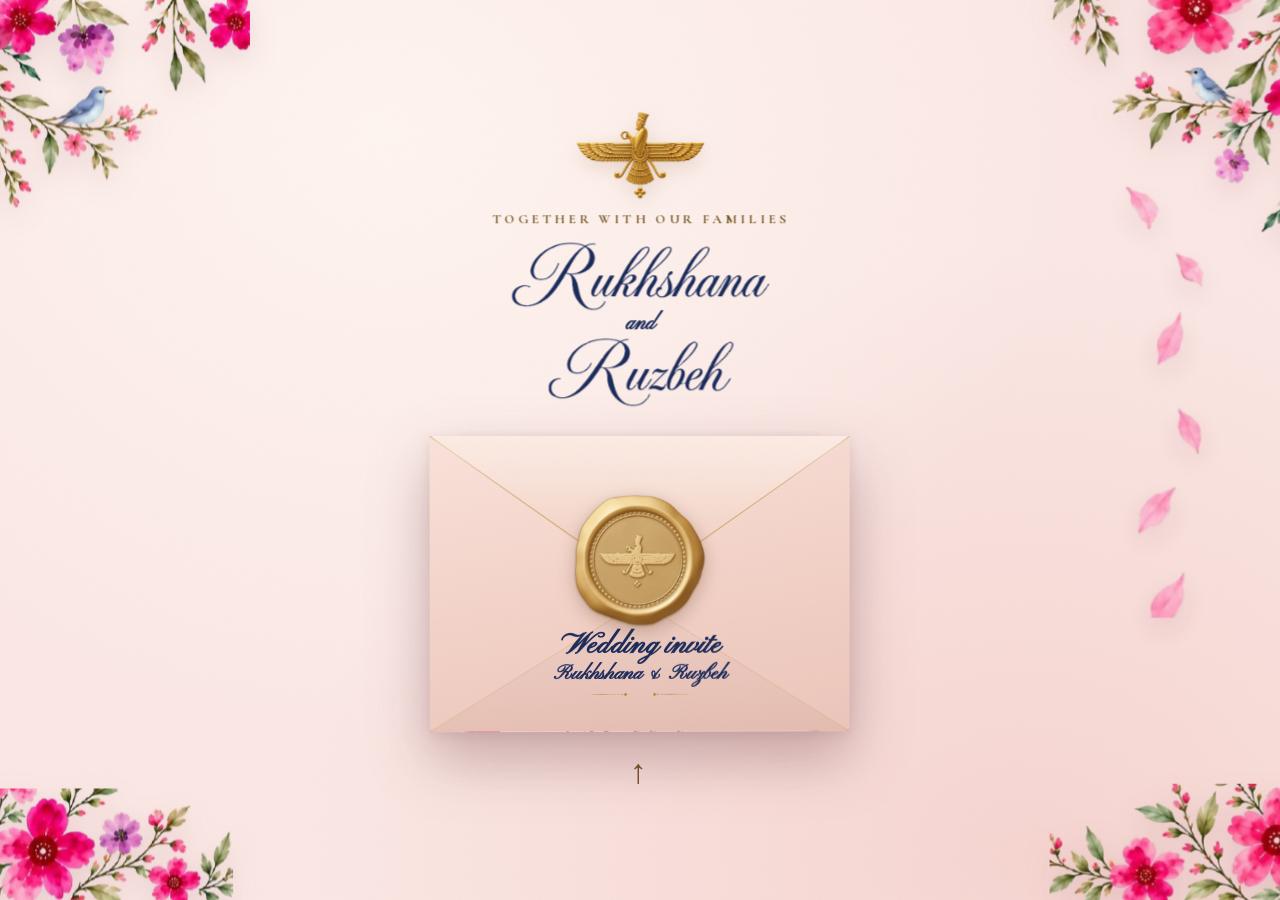
==== index.html @ d8a9d702 "Dress Ruzbeh’s invitation guide in a white dugli" ====
<!doctype html>
<html lang="en">
<head>
  <meta charset="utf-8">
  <meta name="viewport" content="width=device-width, initial-scale=1, viewport-fit=cover">
  <meta name="theme-color" content="#f7dfd9">
  <meta name="description" content="Rukhshana and Ruzbeh invite you to their wedding on Friday, 26 February 2027, 6 PM, Albless Baug, Mumbai.">
  <meta name="referrer" content="no-referrer">
  <meta property="og:title" content="Rukhshana & Ruzbeh · You're invited">
  <meta property="og:description" content="Friday, 26 February 2027 · 6 PM · Albless Baug, Mumbai">
  <meta property="og:url" content="https://ruzbeh.github.io/rukhshana-ruzbeh/">
  <meta property="og:type" content="website">
  <meta property="og:image" content="https://ruzbeh.github.io/rukhshana-ruzbeh/assets/og-2.jpg">
  <meta property="og:image:width" content="1200">
  <meta property="og:image:height" content="630">
  <meta property="og:image:alt" content="Rukhshana with Ruzbeh, Friday 26 February 2027, Mumbai">
  <meta name="twitter:card" content="summary_large_image">
  <title>Rukhshana &amp; Ruzbeh</title>
  <link rel="icon" href="data:,">
  <link rel="preload" href="assets/fonts/PinyonScript-Regular.woff2" as="font" type="font/woff2" crossorigin>
  <link rel="preload" href="assets/fonts/CormorantGaramond.woff2" as="font" type="font/woff2" crossorigin>
  <link rel="preload" href="assets/card-1.webp" as="image">
  <link rel="stylesheet" href="styles.css?v=dugli-guide-20261029-1">
  <link rel="stylesheet" href="card-layout.css?v=family-portraits-20261029-1">
  <link rel="stylesheet" href="rsvp.css?v=guest-reactions-20261029-1">
  <script src="app.js?v=family-portraits-20261029-4" defer></script>
</head>
<body class="is-sealed">

  <div class="table" aria-hidden="true">
    <img class="table-art table-art--top" src="assets/art/garland-top.webp" alt="">
    <img class="table-art table-art--bottom" src="assets/art/garland-bottom.webp" alt="">
    <img class="table-corner table-corner--bl" src="assets/art/corner-bl.webp" alt="">
    <img class="table-corner table-corner--br" src="assets/art/corner-br.webp" alt="">
  </div>

  <div class="sealed" id="sealed">
    <div class="depth" aria-hidden="true">
      <img class="float float--tl" data-depth="0.45" src="assets/art/corner-tl.webp" alt="">
      <img class="float float--tr" data-depth="0.6" src="assets/art/corner-tr.webp" alt="">
      <img class="float float--bl" data-depth="0.55" src="assets/art/corner-bl.webp" alt="">
      <img class="float float--br" data-depth="0.8" src="assets/art/corner-br.webp" alt="">
      <img class="float float--petals" data-depth="1.3" src="assets/art/petals.webp" alt="">
    </div>
    <div class="petals petals--far" id="petals-far" aria-hidden="true"></div>

    <header class="sealed-head" id="sealed-head" data-depth="0.2">
      <img class="sealed-emblem" src="assets/art/farohar-embossed-gold.png" alt="">
      <p class="caps">Together with our families</p>
      <div class="sealed-names" aria-label="Rukhshana and Ruzbeh"><img src="assets/art/name-rukhshana.webp" alt="Rukhshana"><span>and</span><img src="assets/art/name-ruzbeh.webp" alt="Ruzbeh"></div>

    </header>

    <div class="env-wrap" id="env-wrap">
      <button class="envelope" id="envelope" type="button" aria-label="Open your invitation">
        <span class="env-back" aria-hidden="true"></span>
        <span class="env-window" aria-hidden="true"><img class="env-letter" id="env-letter" src="assets/card-1.webp" alt="" draggable="false"></span>
        <span class="env-front" aria-hidden="true"></span>
        <svg class="env-creases" viewBox="0 0 142 100" preserveAspectRatio="none" aria-hidden="true">
          <path d="M0 0 L71 48 L142 0" fill="none" stroke="#c9a263" stroke-width="1.1" vector-effect="non-scaling-stroke" opacity=".75"/>
          <path d="M0 100 L71 56 L142 100" fill="none" stroke="#c9a263" stroke-width="0.8" vector-effect="non-scaling-stroke" opacity=".45"/>
        </svg>
        <span class="env-glow" id="env-glow" aria-hidden="true"></span>
        <span class="env-sparkles" id="env-sparkles" aria-hidden="true"></span>
        <span class="env-flap" id="env-flap" aria-hidden="true">
          <span class="flap-face flap-face--front">
            <svg viewBox="0 0 142 51" preserveAspectRatio="none"><path d="M0.6 0.6 L71 49.6 L141.4 0.6" fill="none" stroke="#c9a263" stroke-width="1.2" vector-effect="non-scaling-stroke" opacity=".85"/></svg>
          </span>
          <span class="flap-face flap-face--back"></span>
        </span>
        <span class="env-seal" id="env-seal" aria-hidden="true"><img src="assets/art/seal-wax.webp" alt="" draggable="false"></span>
        <span class="env-to"><span class="env-title">Wedding invite</span>
          <span class="env-for" id="env-for" hidden>Specially for</span>
          <span class="env-name" id="env-name">Rukhshana &amp; Ruzbeh</span>
          <img class="env-rule" src="assets/art/divider-with.webp" alt="" draggable="false">
        </span>
      </button>
    </div>

    <div class="tap-hint" id="tap-hint" aria-hidden="true"><span class="seal-pointer">↑</span></div>
    <div class="petals petals--near" id="petals-near" aria-hidden="true"></div>
    <div class="flock" id="flock" aria-hidden="true"></div>
  </div>

  <button class="chip chip--ghost opening-skip" id="skip-opening" type="button" hidden>Skip intro</button>

  <div class="film-screen" id="film-screen" hidden>
    <video id="story-video" playsinline muted preload="none" poster="assets/story-mobile-poster-wc4.jpg" aria-label="Our story: Rukhshana, Ruzbeh, and the road they are taking together">
      <source id="story-source" src="assets/our-story-mobile-wc7.mp4" type="video/mp4">
    </video>
    <div class="film-controls">
      <button class="chip chip--ghost" id="sound-toggle" type="button" aria-pressed="true">♪ Sound on</button>
      <button class="chip chip--ghost" id="skip-film" type="button">Skip</button>
    </div>
  </div>

  <main class="stage" id="stage" aria-label="Wedding invitation">
    <div class="card-sparkles" id="card-sparkles" aria-hidden="true"></div>
    <p class="card-surprise" id="card-surprise" role="status" aria-live="polite" hidden></p>
    <div class="book" id="book" tabindex="0" aria-roledescription="carousel" aria-label="The invitation card, four pages. Swipe or use keyboard arrow keys to turn.">

      <div class="leaf" data-page="1" style="--i:0">
        <div class="face face--front">
          <section class="page print-page" aria-label="Page 1 of 4">
            <div class="print-canvas print-invitation">
              <img class="print-frame" src="assets/art/frame-unified-1.svg?v=farohar-1" alt="" draggable="false">
              <button class="print-emblem card-luck" type="button" aria-label="Gold Farohar — a little wedding surprise"><img src="assets/art/farohar-embossed-gold.png" alt="" draggable="false"></button>
              <p class="print-intro">Naazlina and Zarir Patwa<br>invite <span id="p-guest">you</span> to share their joy<br>as they celebrate the wedding<br>of their daughter</p>
              <h1 class="print-name print-name--bride"><img src="assets/art/name-rukhshana.webp" alt="Rukhshana" draggable="false"></h1>
              <p class="print-and"><span aria-hidden="true"></span>and<span aria-hidden="true"></span></p>
              <h1 class="print-name print-name--groom"><img src="assets/art/name-ruzbeh.webp" alt="Ruzbeh" draggable="false"></h1>
              <p class="print-parents">son of Aban and Soli Irani</p>
            </div>
          </section>
        </div>
      </div>

      <div class="leaf" data-page="2" style="--i:1">
        <div class="face face--front">
          <section class="page print-page" aria-label="Page 2 of 4">
            <div class="print-canvas print-details">
              <img class="print-frame" src="assets/art/frame-unified-2.svg?v=farohar-1" alt="A floral garland, hummingbird, and traditional wedding ses." draggable="false">
              <img class="print-hummingbird" src="assets/art/hummingbird.webp" alt="" draggable="false">
              <button class="print-emblem card-luck" type="button" aria-label="Gold Farohar — a little wedding surprise"><img src="assets/art/farohar-embossed-gold.png" alt="" draggable="false"></button>
              <p class="print-day">Friday</p>
              <p class="print-date"><span>February</span><b>26</b><span>2027</span></p>
              <p class="print-parsi-date" aria-label="Shahenshahi Parsi date: Roj Meher, Mah Meher, 1396 Yazdezardi">Roj Meher · Mah Meher · 1396 Y.Z.</p>
              <p class="print-time"><time datetime="2027-02-26T18:00:00+05:30">6 PM</time></p>
              <h2 class="print-venue">Albless Baug</h2>
              <p class="print-address">Charni Road East, Mumbai</p>
              <p class="print-cocktails">Followed by cocktails and dinner</p>
              <div class="print-actions">
                <a class="venue-action venue-action--calendar" href="assets/wedding.ics" download="Rukhshana-and-Ruzbeh-wedding.ics" aria-label="Save the date — Add to calendar">
                  <svg viewBox="0 0 24 24" aria-hidden="true"><rect x="3.5" y="5" width="17" height="16" rx="2"/><path d="M7.5 3v4m9-4v4M3.5 10h17"/><path class="venue-action-heart" d="M12 18s-4-2.3-4-4.3c0-1.8 2.5-2.3 4-.4 1.5-1.9 4-1.4 4 .4 0 2-4 4.3-4 4.3Z"/></svg>
                  <span><b>Save the date</b></span>
                </a>
                <a class="venue-action venue-action--directions" href="https://www.google.com/maps/place/Albless+Baug/@18.953686,72.8177563,17z/data=!3m1!4b1!4m6!3m5!1s0x3be7ce10720809ad:0x56cddf22df4ffea0!8m2!3d18.953686!4d72.8177563!16s%2Fg%2F11j007p5cn" target="_blank" rel="noopener noreferrer" aria-label="Directions — Find the venue on Google Maps">
                  <svg viewBox="0 0 24 24" aria-hidden="true"><path d="M19 9c0 5-7 12-7 12S5 14 5 9a7 7 0 1 1 14 0Z"/><circle cx="12" cy="9" r="2.5"/><path d="m4 20-1.5 2h19L20 20"/></svg>
                  <span><b>Find your way</b></span>
                </a>
              </div>
            </div>
          </section>
        </div>
      </div>

      <div class="leaf" data-page="3" style="--i:2">
        <div class="face face--front">
          <section class="page print-page" id="families" aria-label="Page 3 of 4">
            <div class="print-canvas print-families">
              <img class="print-frame" src="assets/art/frame-unified-3.svg?v=farohar-1" alt="" draggable="false">
              <button class="print-emblem card-luck" type="button" aria-label="Gold Farohar — a little wedding surprise"><img src="assets/art/farohar-embossed-gold.png" alt="" draggable="false"></button>
              <h2 class="print-heading print-heading--blessings"><img src="assets/art/word-blessings.webp" alt="Blessings" draggable="false"></h2>
              <img class="print-flourish print-flourish--blessings" src="assets/art/divider-flourish.webp" alt="" draggable="false">
            <ul class="print-people print-people--blessings">
              <li class="person" data-photo="assets/family/jamshed-patwa.jpg"><span class="portrait" hidden></span>Jamshed Patwa</li>
              <li class="person" data-photo="assets/family/banoo-rumi-mody.jpg"><span class="portrait" hidden></span>Banoo and Rumi Mody</li>
              <li class="person" data-photo="assets/family/freny-sohrab-patwa.jpg"><span class="portrait" hidden></span>Freny and Sohrab Patwa</li>
              <li class="person" data-photo="assets/family/piroja-behram-baria.jpg"><span class="portrait" hidden></span>Piroja and Behram Baria</li>
              <li class="person" data-photo="assets/family/nariosang-navroje.jpg"><span class="portrait" hidden></span>Nariosang Navroje</li>
            </ul>
              <h2 class="print-heading print-heading--compliments"><img src="assets/art/word-compliments.webp" alt="Compliments" draggable="false"></h2>
              <img class="print-flourish print-flourish--compliments" src="assets/art/divider-flourish.webp" alt="" draggable="false">
            <ul class="print-people print-people--compliments">
              <li class="person" data-photo="assets/family/cyrus-goolcher-patwa.jpg"><span class="portrait" hidden></span>Goolcher and Cyrus Patwa</li>
              <li class="person" data-photo="assets/family/jamshed-meherzin-patwa.jpg"><span class="portrait" hidden></span>Meherzin and Jamshed Patwa</li>
              <li class="person" data-photo="assets/family/xerxes-mody.jpg"><span class="portrait" hidden></span>Xerxes Mody</li>
            </ul>
            </div>
          </section>
        </div>
      </div>

      <div class="leaf" data-page="4" style="--i:3">
        <div class="face face--front">
          <section class="page page--rsvp" id="rsvp" aria-label="Page 4 of 4">
            <img class="p-scene" src="assets/art/scene-4.webp" alt="The couple drive away together in their flower-covered blue car." draggable="false">
            <img class="frame frame--petals" data-depth="0.5" src="assets/art/petals-4.webp" alt="" draggable="false">
            <div class="rs-masthead"><img class="rs-card-emblem" src="assets/art/farohar-embossed-gold.png" alt="" draggable="false"><span>Rukhshana &amp; Ruzbeh</span></div>
            <div class="rs-progress" aria-label="RSVP progress"><span class="is-current">Reply</span><span>Guests</span><span>Meals</span></div>
            <h2 class="p-rsvp-head" id="rs-heading" tabindex="-1">Will you join us?</h2>
            <p id="party-reaction" class="party-reaction" role="status" aria-live="polite" aria-atomic="true" hidden></p>
            <p id="rs-subtitle" class="rs-subtitle">The best part of our day? Sharing it with you.</p>
            <form id="rsvp-form" class="p-form" novalidate>
              <section class="rs-step" data-step="0" aria-label="Your reply">
                <label class="rsvp-field"><span>Your name or family</span><input id="rsvp-name" name="name" type="text" maxlength="100" autocomplete="name" placeholder="The name on your invitation" required></label>
              <div class="p-choices" role="radiogroup" aria-label="Will you be attending?">
                <label class="p-choice"><input type="radio" name="attending" value="yes" required><svg class="attendance-icon" viewBox="0 0 24 24" aria-hidden="true"><path d="M6 9a6 6 0 0 1 12 0c0 7 3 7 3 9H3c0-2 3-2 3-9ZM10 21h4M12 1v2M2 5 4 7M22 5l-2 2"/></svg><span><b>We’ll be there</b></span></label>
                <label class="p-choice"><input type="radio" name="attending" value="no" required><svg class="attendance-icon" viewBox="0 0 24 24" aria-hidden="true"><path d="M20.8 4.6a5.5 5.5 0 0 0-7.8 0l-1 1-1-1a5.5 5.5 0 0 0-7.8 7.8L12 21l8.8-8.6a5.5 5.5 0 0 0 0-7.8Z"/></svg><span><b>Can’t make it</b></span></label>
              </div>
              </section>
              <section class="rs-step" data-step="1" aria-label="Your party" hidden>
                <div class="p-more" id="attending-fields">
                <div class="seat-preview">
                  <svg class="guest-table" viewBox="0 0 300 190" aria-hidden="true"><ellipse class="table-shadow" cx="150" cy="101" rx="96" ry="45"/><ellipse class="table-top" cx="150" cy="95" rx="96" ry="45"/><ellipse class="table-inlay" cx="150" cy="95" rx="87" ry="36"/><path class="table-heart" d="M150 91c-18-13-22 10 0 20 22-10 18-33 0-20Z"/><text x="150" y="80" class="table-caption">Room for love</text><g id="table-people"></g></svg>
                  <p id="seat-summary" role="status" aria-live="polite" aria-atomic="true">1 guest joining the celebration</p>
                </div>
                <div class="p-count"><span id="seat-label">Guests<small>Including children</small></span><div class="seat-stepper"><button id="seat-remove" type="button" aria-label="Remove a guest">−</button><input id="rsvp-count" name="partySize" type="number" min="1" max="20" step="1" inputmode="numeric" value="1" aria-labelledby="seat-label"><button id="seat-add" type="button" aria-label="Add a guest">+</button></div></div>
                </div>
              </section>
              <section class="rs-step" data-step="2" aria-label="Guest names and meals" hidden>
                <div id="guest-tabs" class="guest-tabs" role="group" aria-label="Choose a guest"></div>
                <div id="rsvp-guests" class="rsvp-guests"></div>
              </section>
              <section class="rs-step" data-step="3" aria-label="Review your reply" hidden>
                <div class="rs-review"><span class="rs-review-heart" aria-hidden="true">♡</span><p id="rs-review-summary"></p><p id="rs-review-meals"></p></div>
                <label class="rsvp-field"><span>A note for us <small>optional</small></span><input id="rsvp-message" name="message" type="text" maxlength="300" placeholder="We can’t wait to celebrate…"></label>
              </section>
              <div class="rs-footer">
                <p class="p-error" id="rsvp-error" role="alert" hidden></p>
                <div class="rs-navigation"><button id="rs-back" class="rs-back" type="button" hidden>← Back</button><button id="rs-next" class="chip chip--primary" type="button">Next <span aria-hidden="true">→</span></button><button class="chip chip--primary" id="rsvp-submit" type="submit" hidden>Send our reply</button></div>
                <p class="rsvp-signoff">With love, Rukhshana &amp; Ruzbeh</p>
              </div>
            </form>
            <div class="p-done" id="rsvp-done" role="status" aria-live="polite" hidden>
              <p class="p-head p-head--sm" id="rsvp-done-title">Thank you</p>
              <p class="p-line" id="rsvp-done-text"></p>
              <pre class="p-copy" id="rsvp-copy" hidden></pre>
              <div class="p-actions" id="rsvp-done-actions"></div>
              <a class="original-invitation" href="assets/original-invitation.pdf" target="_blank" rel="noopener">View original invitation (PDF)</a>
            </div>
          </section>
        </div>
      </div>

    </div>
    <button class="deck-arrow deck-arrow--prev" id="deck-prev" type="button" aria-label="Previous page" aria-controls="book">‹</button>
    <button class="deck-arrow deck-arrow--next" id="deck-next" type="button" aria-label="Next page" aria-controls="book">›</button>
    <div class="topbar" hidden>
      <button class="bar-button" id="close-card" type="button" aria-label="Close the card">✕<span>Close</span></button>
      <button class="bar-button" id="story-button" type="button">▸<span>Our story</span></button>
    </div>
    <div class="bottombar">
      <p class="swipe-hint" id="swipe-hint" aria-hidden="true">Swipe or use ← → to turn the card</p>
      <div class="bottombar-row">
        <div class="deck-dots" id="deck-dots" role="tablist" aria-label="Card pages"></div>
        <button hidden class="chip chip--primary bar-rsvp" id="rsvp-button" type="button">RSVP</button>
      </div>
    </div>
  </main>

  <div class="turn-upright" aria-hidden="true">
    <img class="turn-upright-corner turn-upright-corner--tl" src="assets/art/corner-tl.webp" alt="">
    <img class="turn-upright-corner turn-upright-corner--tr" src="assets/art/corner-tr.webp" alt="">
    <img class="turn-upright-corner turn-upright-corner--bl" src="assets/art/corner-bl.webp" alt="">
    <img class="turn-upright-corner turn-upright-corner--br" src="assets/art/corner-br.webp" alt="">
    <img class="turn-upright-emblem" src="assets/art/farohar-embossed-gold.png" alt="">
    <img class="turn-upright-names" src="assets/art/names-block.webp?v=18" alt="">
    <p class="caps">Please turn your phone upright</p>
  </div>

  <div class="guide-actor" id="guide-actor" aria-hidden="true" hidden><span class="guide-reach" id="guide-reach"></span><i class="guide-tap-ripple"></i></div>

  <audio id="score" src="assets/score.m4a?v=15" preload="auto"></audio>
  <div class="sr-only" id="live" aria-live="polite"></div>
</body>
</html>
---- styles.css ----
@font-face{font-family:"Card Script";src:url("assets/fonts/PinyonScript-Regular.woff2") format("woff2"),url("assets/fonts/PinyonScript-Regular.ttf") format("truetype");font-weight:400;font-style:normal;font-display:swap}
@font-face{font-family:"Card Serif";src:url("assets/fonts/CormorantGaramond.woff2") format("woff2"),url("assets/fonts/CormorantGaramond.ttf") format("truetype");font-weight:300 700;font-style:normal;font-display:swap}
@font-face{font-family:"Card Serif";src:url("assets/fonts/CormorantGaramond-Italic.woff2") format("woff2"),url("assets/fonts/CormorantGaramond-Italic.ttf") format("truetype");font-weight:300 700;font-style:italic;font-display:swap}

:root{
  --paper:#fbe9e6;
  --paper-deep:#f4d7d3;
  --card-paper:#fbeeec;
  --cream:#fff7f2;
  --ink:#1c2c5b;
  --gold:#b48d4c;
  --gold-dark:#765424;
  --gold-light:#e6cf9c;
  --muted:#7a6670;
  --line:#e6cbc2;
  --script:"Card Script","Snell Roundhand","Apple Chancery",cursive;
  --serif:"Card Serif","Cormorant Garamond",Garamond,Baskerville,Georgia,serif;
  --stage-w:min(100vw - 24px,(100svh - 96px) * 0.708,460px);
  --env-w:min(88vw,420px,max(160px,(100svh - 330px) * 1.42));
  --grain:url("data:image/svg+xml;utf8,<svg xmlns='http://www.w3.org/2000/svg' width='180' height='180'><filter id='n'><feTurbulence type='fractalNoise' baseFrequency='.85' numOctaves='2' stitchTiles='stitch'/><feColorMatrix values='0 0 0 0 0.45 0 0 0 0 0.25 0 0 0 0 0.2 0 0 0 .55 0'/></filter><rect width='180' height='180' filter='url(%23n)'/></svg>");
}

*{box-sizing:border-box}
html{-webkit-text-size-adjust:100%;height:100%}
body{
  margin:0;height:100svh;overflow:hidden;color:var(--ink);background:var(--paper);
  background-image:radial-gradient(ellipse at 20% 10%,#fff4ef 0,transparent 55%),radial-gradient(ellipse at 85% 90%,#f8dcd8 0,transparent 55%);
  font-family:var(--serif);font-size:18px;line-height:1.5;font-weight:600;
  -webkit-font-smoothing:antialiased;-moz-osx-font-smoothing:grayscale;
}
img,video{display:block;max-width:100%}
button{font:inherit;color:inherit;cursor:pointer;-webkit-tap-highlight-color:transparent}
a{color:inherit;-webkit-tap-highlight-color:transparent}
h1,h2,h3,p,figure,ul{margin:0}
[hidden]{display:none!important}
:focus-visible{outline:2px solid var(--gold);outline-offset:3px}
.sr-only{position:absolute;width:1px;height:1px;margin:-1px;padding:0;overflow:hidden;clip:rect(0,0,0,0);white-space:nowrap;border:0}

.caps{font-family:var(--serif);font-weight:700;font-size:13px;letter-spacing:.26em;text-transform:uppercase;color:var(--gold-dark);margin:0 0 10px}

.chip{display:inline-flex;align-items:center;justify-content:center;gap:8px;min-height:44px;padding:10px 20px;border:1px solid var(--gold);border-radius:999px;background:var(--cream);color:var(--ink);font-family:var(--serif);font-weight:600;font-size:15px;letter-spacing:.05em;text-decoration:none;transition:background .2s,transform .2s,opacity .3s}
.chip:hover{background:#fff}
.chip:active{transform:scale(.97)}
.chip--primary{background:var(--ink);color:var(--cream);border-color:var(--ink)}
.chip--primary:hover{background:#27397a}
.chip--ghost{background:rgba(255,247,242,.82);backdrop-filter:blur(6px);-webkit-backdrop-filter:blur(6px);font-size:14px;min-height:38px;padding:8px 14px;border-color:rgba(180,141,76,.6)}
.chip--small{min-height:38px;padding:7px 16px;font-size:max(13.5px,calc(3.6 * var(--u)))}

/* ---------- table behind the card ---------- */
.table{position:fixed;inset:0;z-index:0;pointer-events:none}
.table-art{position:absolute;left:50%;transform:translateX(-50%);width:min(1500px,150vw);height:auto;opacity:.5;display:none}
.table-art--top{top:-8px}
.table-art--bottom{bottom:-8px}
.table-corner{position:absolute;bottom:0;width:min(40vw,210px);height:auto;opacity:.5}
.table-corner--bl{left:0}
.table-corner--br{right:0}

/* ---------- sealed envelope scene ---------- */
.sealed{
  position:fixed;inset:0;z-index:50;display:flex;flex-direction:column;align-items:center;justify-content:center;gap:clamp(12px,2.6svh,26px);
  padding:calc(14px + env(safe-area-inset-top)) 20px calc(14px + env(safe-area-inset-bottom));
  background:var(--paper);
  background-image:radial-gradient(ellipse at 30% 15%,#fff6f1 0,transparent 55%),radial-gradient(ellipse at 80% 95%,#f6d6d2 0,transparent 50%);
  overflow:hidden;text-align:center;perspective:1200px;
}
.sealed::before{content:"";position:absolute;inset:0;background-image:var(--grain);opacity:.07;mix-blend-mode:multiply;pointer-events:none}
.depth{position:absolute;inset:0;pointer-events:none}
.float{position:absolute;height:auto;will-change:transform;filter:drop-shadow(0 10px 14px rgba(120,50,70,.14))}
.float--tl{left:-4%;top:-2%;width:min(52vw,300px)}
.float--tr{right:-5%;top:-3%;width:min(54vw,310px)}
.float--bl{left:-3%;bottom:-2%;width:min(46vw,270px)}
.float--br{right:-3%;bottom:-2%;width:min(46vw,270px)}
@media (max-height:720px){.float--bl,.float--br{width:min(46vw,270px,20svh)}}
.float--petals{right:4%;top:18%;width:min(28vw,150px);opacity:.9}
.sealed-head{position:relative;z-index:2;transition:opacity .6s ease;will-change:transform;display:flex;flex-direction:column;align-items:center}
.sealed-emblem{width:clamp(86px,26vw,128px);height:auto;margin-bottom:10px;filter:drop-shadow(0 6px 10px rgba(120,80,20,.18))}
.sealed-names{width:min(66vw,300px);height:auto;margin:2px 0 6px}
@media (max-width:400px){.sealed-head .caps{letter-spacing:.18em}}
@media (max-width:340px){.sealed-head .caps{font-size:12px;letter-spacing:.12em}}
.sealed-head .sealed-date{margin:0;font-size:clamp(12.5px,4vw,17px);letter-spacing:.12em;white-space:nowrap;font-variant-numeric:lining-nums;color:#5a3d15;text-shadow:0 1px 0 rgba(255,250,246,.7)}
.petals{position:absolute;inset:0;pointer-events:none;overflow:hidden}
.petals--far{z-index:1}
.petals--near{z-index:6}
.petal{position:absolute;top:-8%;left:var(--x);width:var(--size);height:calc(var(--size) * 1.3);border-radius:100% 0 100% 0;background:linear-gradient(135deg,#fbc4d3,#e76f9f);opacity:.8;animation:fall var(--dur) linear var(--delay) infinite;will-change:transform}
.petals--near .petal{filter:blur(.6px);opacity:.75}
@keyframes fall{
  0%{transform:translate(0,0) rotate(0deg)}
  50%{transform:translate(var(--sway),55vh) rotate(170deg)}
  100%{transform:translate(calc(var(--sway) * -.6),115vh) rotate(360deg)}
}

.env-wrap{position:relative;z-index:3;perspective:1100px;will-change:transform}
.envelope{
  position:relative;display:block;width:var(--env-w);aspect-ratio:1.42;
  padding:0;border:0;background:transparent;container-type:inline-size;perspective:1100px;--e:1cqw;
  filter:drop-shadow(0 26px 30px rgba(96,48,52,.30)) drop-shadow(0 4px 6px rgba(96,48,52,.12));
}
.envelope:disabled{cursor:default}
.env-back{position:absolute;inset:0;z-index:1;border-radius:6px;background:#efd3cb url("assets/art/liner.webp") center top/cover no-repeat;box-shadow:inset 0 0 0 1px rgba(180,141,76,.45)}
.env-window{position:absolute;left:7%;right:7%;top:-250%;bottom:0;z-index:2;overflow:hidden;pointer-events:none}
.env-letter{position:absolute;left:0;top:73.14%;width:100%;height:auto;border:1px solid rgba(180,141,76,.35);box-shadow:0 -6px 18px rgba(90,40,40,.16);user-select:none;-webkit-user-select:none;will-change:transform}
.env-front{position:absolute;inset:0;z-index:3;background:linear-gradient(168deg,#fae4dc 0%,#f3d3c9 55%,#ecc7bc 100%);clip-path:polygon(0 0,50% 48%,100% 0,100% 100%,0 100%);border-radius:0 0 6px 6px}
.env-front::before{content:"";position:absolute;inset:0;background-image:var(--grain);opacity:.09;mix-blend-mode:multiply}
.env-front::after{content:"";position:absolute;inset:0;background:linear-gradient(180deg,rgba(255,255,255,.22),rgba(190,140,125,.16));clip-path:polygon(0 100%,50% 56%,100% 100%)}
.env-creases{position:absolute;inset:0;width:100%;height:100%;z-index:4;pointer-events:none}
.env-glow{position:absolute;left:50%;top:46%;width:150%;aspect-ratio:1;z-index:5;pointer-events:none;opacity:0;transform:translate(-50%,-52%) scale(.35);background:radial-gradient(circle,rgba(255,236,170,1) 0,rgba(255,206,120,.75) 22%,rgba(255,186,105,.35) 42%,rgba(255,180,100,0) 64%);filter:blur(5px);will-change:transform,opacity}
.env-sparkles{position:absolute;left:50%;top:44%;width:0;height:0;z-index:6;pointer-events:none}
.env-sparkles i{position:absolute;left:0;top:0;width:var(--s,7px);height:var(--s,7px);margin:calc(var(--s,7px) / -2);border-radius:50%;background:radial-gradient(circle,#fff6d6 0,#f3c452 55%,#d9a132 100%);box-shadow:0 0 7px 1px rgba(255,205,90,.9);opacity:0;transform:translate(0,0) scale(.2);will-change:transform,opacity}
.env-sparkles i.star{border-radius:0;clip-path:polygon(50% 0,62% 38%,100% 50%,62% 62%,50% 100%,38% 62%,0 50%,38% 38%);box-shadow:none;background:linear-gradient(#fff2c4,#e8b645)}
.env-sparkles.is-burst i{animation:sparkle var(--dur,1.1s) cubic-bezier(.2,.7,.3,1) var(--delay,0s) forwards}
@keyframes sparkle{
  0%{opacity:0;transform:translate(0,0) scale(.2)}
  18%{opacity:1;transform:translate(calc(var(--tx) * .25),calc(var(--ty) * .25)) scale(1.1)}
  100%{opacity:0;transform:translate(var(--tx),var(--ty)) scale(.6)}
}
.env-flap{position:absolute;left:0;top:0;width:100%;height:51.5%;z-index:7;transform-origin:50% 0;transform-style:preserve-3d;will-change:transform,opacity}
.flap-face{position:absolute;inset:0;clip-path:polygon(0 0,100% 0,50% 100%);backface-visibility:hidden;-webkit-backface-visibility:hidden;border-radius:6px 6px 0 0}
.flap-face--front{background:linear-gradient(180deg,#fbe6dc,#f1cfc3)}
.flap-face--front::before{content:"";position:absolute;inset:0;background-image:var(--grain);opacity:.09;mix-blend-mode:multiply}
.flap-face--front::after{content:"";position:absolute;inset:0;background:linear-gradient(180deg,rgba(255,255,255,.28),transparent 60%)}
.flap-face--front svg{position:absolute;inset:0;width:100%;height:100%}
.flap-face--back{transform:rotateX(180deg);background:#efd3cb url("assets/art/liner.webp") center top/cover no-repeat}
.flap-face--back::after{content:"";position:absolute;inset:0;box-shadow:inset 0 -18px 24px rgba(120,60,60,.18)}
.env-seal{position:absolute;left:50%;top:42%;z-index:8;width:31%;aspect-ratio:716/713;transform:translate(-50%,-50%);display:block;will-change:transform,opacity}
.env-seal img{display:block;width:100%;height:100%;filter:drop-shadow(0 1px 1px rgba(90,55,20,.45)) drop-shadow(0 5px 9px rgba(90,55,20,.3))}
.env-to{position:absolute;left:7%;right:7%;top:66%;bottom:3%;z-index:4;display:flex;flex-direction:column;align-items:center;justify-content:flex-start;gap:calc(.3 * var(--e))}
.env-for{font-family:var(--serif);font-style:italic;font-weight:600;font-size:calc(4.2 * var(--e));line-height:1.1;letter-spacing:.02em;margin:0;color:var(--gold-dark)}
.env-name{font-family:var(--script);font-size:calc(9 * var(--e));line-height:1.1;color:var(--ink);overflow-wrap:anywhere;max-width:100%}
.env-name.is-guest{font-family:var(--serif);font-style:italic;font-weight:700;font-size:calc(7.4 * var(--e));line-height:1.12;letter-spacing:.01em}
.env-name.is-long{font-size:calc(5.6 * var(--e));text-wrap:balance}
.env-rule{width:38%;height:auto;margin-top:calc(.6 * var(--e));opacity:.9}
.tap-hint{position:relative;z-index:2;font-size:14px;font-weight:700;letter-spacing:.24em;text-transform:uppercase;color:var(--gold-dark);margin:0;animation:pulse 2.4s ease-in-out infinite;transition:opacity .4s}
.tap-hint.is-hidden{animation:none;opacity:0}
@keyframes pulse{0%,100%{opacity:.45}50%{opacity:1}}

.flock{position:absolute;inset:0;z-index:60;pointer-events:none}
.bird{position:absolute;left:0;top:0;width:clamp(110px,32vw,190px);aspect-ratio:178/172;opacity:0;pointer-events:none;will-change:transform;--flap:.085s;--phase:0s;--sway:2deg}
.bird--lead{filter:drop-shadow(0 10px 14px rgba(80,40,70,.3))}
.bird--far{filter:blur(.6px)}
.bird img{position:absolute;inset:0;width:100%;height:100%}
.bird-body{transform-origin:62% 56%;animation:sway calc(var(--flap) * 7) ease-in-out var(--phase) infinite alternate}
.bird-wing{transform-origin:57% 50%;animation:flap var(--flap) cubic-bezier(.45,0,.55,1) var(--phase) infinite alternate}
.bird-wing--blur{opacity:.45;filter:blur(1.5px);animation-delay:calc(var(--phase) - var(--flap) / 2)}
@keyframes flap{from{transform:rotate(-26deg) scaleY(1.02)}to{transform:rotate(22deg) scaleY(.82)}}
@keyframes sway{from{transform:rotate(calc(var(--sway) * -1)) translateY(1%)}to{transform:rotate(var(--sway)) translateY(-1%)}}
.p-ses{position:absolute;left:3%;bottom:7%;width:72%;height:auto;z-index:1;pointer-events:none;will-change:transform;filter:drop-shadow(0 14px 18px rgba(120,60,70,.25)) drop-shadow(0 2px 3px rgba(120,60,70,.18))}
.flying-card{position:fixed;z-index:70;transform-origin:0 0;pointer-events:none;box-shadow:0 24px 60px rgba(80,30,40,.32);border-radius:4px;will-change:transform,clip-path}

/* ---------- our story, full screen ---------- */
.film-screen{position:fixed;inset:0;z-index:40;background:#17131a;opacity:0;transition:opacity .8s ease}
.film-screen.is-visible{opacity:1}
.film-screen video{position:absolute;inset:0;width:100%;height:100%;object-fit:cover;background:#17131a}
.film-screen[data-layout=landscape] video{object-fit:contain}
.film-controls{position:absolute;left:14px;right:14px;top:calc(14px + env(safe-area-inset-top));z-index:2;display:flex;justify-content:space-between;gap:8px}

/* ---------- the card ---------- */
.stage{
  position:fixed;left:50%;top:50%;transform:translate(-50%,-50%);z-index:10;
  width:var(--stage-w);aspect-ratio:779/1100;
  background:var(--card-paper);border-radius:5px;overflow:hidden;
  box-shadow:0 1px 0 #fff6ef,0 0 0 1px rgba(180,141,76,.28),0 24px 50px rgba(90,40,50,.26),0 6px 12px rgba(90,40,50,.12);
  container-type:inline-size;isolation:isolate;--w:1cqw;--u:1cqw;
}
.stage::after{content:"";position:absolute;inset:0;background-image:var(--grain);opacity:.06;mix-blend-mode:multiply;pointer-events:none;z-index:1}

.book{position:absolute;inset:0;touch-action:pan-y;outline:none;user-select:none;-webkit-user-select:none}
.leaf{position:absolute;inset:0;z-index:calc(20 - 2*var(--i));will-change:transform}
.leaf.is-turned{visibility:hidden}
.leaf.is-turning{visibility:visible}
.face{position:absolute;inset:0;overflow:hidden}
/* the back of the page, folded over onto the front while it turns */
.curl{position:absolute;inset:0;display:none;z-index:60;transform-origin:0 0;pointer-events:none;background:#fdf1ec url("assets/art/emblem-watermark.webp") center 46%/56% auto no-repeat;will-change:transform}
.curl::before{content:"";position:absolute;inset:0;background-image:var(--grain);opacity:.09;mix-blend-mode:multiply}
.curl::after{content:"";position:absolute;inset:0;background-image:var(--curl-light,none);box-shadow:inset 0 0 0 1px rgba(255,255,255,.7),inset 0 0 0 2px rgba(150,110,90,.18)}
.curl-shadow{position:absolute;inset:0;display:none;z-index:55;pointer-events:none}
.book-shade{position:absolute;inset:0;opacity:0;pointer-events:none}

/* pages */
.page{position:absolute;inset:0;display:flex;flex-direction:column;align-items:center;justify-content:center;text-align:center;padding:calc(10 * var(--u)) calc(11 * var(--w));background:var(--card-paper);background-image:radial-gradient(ellipse at 50% 40%,#fff5f2 0,transparent 60%),radial-gradient(ellipse at 20% 90%,#f8dcd9 0,transparent 50%);overflow:hidden}
.frame{position:absolute;inset:0;pointer-events:none;will-change:transform;z-index:0}
.frame--petals{width:100%;height:100%;object-fit:cover;object-position:top}
.band{position:absolute;display:block}
.band--top{left:-7%;top:0;width:114%;height:auto}
.band--bottom{left:-7%;bottom:0;width:114%;height:auto}
.band--left{left:0;top:calc(21 * var(--w));width:calc(24 * var(--w));height:auto}
.band--right{right:0;top:calc(21 * var(--w));width:calc(24 * var(--w));height:auto}
.band--lower{display:none}
.band--right.band--tall{top:calc(17 * var(--w));bottom:auto;width:calc(30.7 * var(--w));height:auto;object-fit:fill;object-position:right top}
.page > :not(.frame):not(.p-scene):not(.p-ses){position:relative;z-index:2}
.p-emblem{width:calc(38 * var(--u));height:auto;margin:calc(1 * var(--u)) auto calc(4 * var(--u));will-change:transform;filter:drop-shadow(0 12px 16px rgba(120,80,20,.22))}
.p-emblem--sm{width:calc(28 * var(--u));margin-bottom:calc(2.4 * var(--u))}
.p-line{font-family:var(--serif);font-weight:600;font-size:calc(4.1 * var(--u));line-height:1.45;color:var(--ink)}
.p-guest.is-named{display:block;font-style:italic;font-weight:700;font-size:calc(6 * var(--u));line-height:1.2;margin:calc(.4 * var(--u)) 0 calc(.6 * var(--u));text-wrap:balance}
.p-guest.is-named.is-long{font-size:calc(4.8 * var(--u))}
.p-line--sub{margin-top:calc(1.2 * var(--u))}
.p-art{display:block;height:auto;margin:0 auto;will-change:transform}
.p-name{margin:calc(2 * var(--u)) 0 0;line-height:0}
.p-name--bride .p-art{width:calc(52 * var(--u))}
.p-name--groom .p-art{width:calc(37 * var(--u))}
.p-with{width:calc(42 * var(--u));height:auto;margin:calc(1.6 * var(--u)) auto calc(1.4 * var(--u))}
.page--cover .chip{margin-top:calc(4 * var(--u))}
.p-day{font-weight:700;font-size:calc(3.9 * var(--u));letter-spacing:.34em;text-transform:uppercase;margin-top:calc(1 * var(--u))}
.p-date{display:flex;align-items:center;justify-content:center;gap:calc(4 * var(--u));margin:calc(.4 * var(--u)) 0}
.p-date span{font-weight:700;font-size:calc(4.2 * var(--u));letter-spacing:.14em;text-transform:uppercase}
.p-date b{font-family:var(--serif);font-weight:600;font-size:calc(15 * var(--u));line-height:1}
.p-time{font-weight:700;font-size:calc(4.6 * var(--u));letter-spacing:.2em;margin-bottom:calc(3.2 * var(--u))}
.p-venue{font-family:var(--serif);font-weight:600;font-size:calc(6.4 * var(--u));letter-spacing:.06em;text-transform:uppercase;line-height:1.15}
.p-address{font-weight:600;font-size:calc(4.3 * var(--u));margin-top:calc(.6 * var(--u))}
.p-script{margin-top:calc(2.6 * var(--u));line-height:0}
.p-script .p-art{width:calc(60 * var(--u))}
.p-actions{display:flex;flex-wrap:wrap;justify-content:center;gap:calc(2 * var(--u));margin-top:calc(3 * var(--u))}
.page--details{padding-bottom:calc(34 * var(--u));padding-top:calc(14 * var(--u))}
.page--details .p-emblem--sm{width:calc(25 * var(--u))}
.page--details .p-actions{flex-wrap:nowrap;gap:calc(2.5 * var(--u))}
.p-head{font-family:var(--script);font-weight:400;font-size:calc(12 * var(--u));line-height:1;color:var(--ink)}
.p-head--blessings,.p-head--compliments{line-height:0;margin:0 0 calc(1 * var(--u))}
.p-head--blessings .p-art{width:calc(40 * var(--u))}
.p-head--compliments .p-art{width:calc(45 * var(--u))}
.p-head--sm{font-size:calc(9 * var(--u))}
.p-flourish{width:calc(36 * var(--u));height:auto;margin:calc(1 * var(--u)) auto calc(2.2 * var(--u))}
.p-flourish--sm{width:calc(30 * var(--u))}
.p-people{list-style:none;padding:0;margin:0 0 calc(4.5 * var(--u));display:flex;flex-direction:column;gap:calc(.5 * var(--u));font-weight:600;font-size:calc(4.4 * var(--u));line-height:1.35}
.p-people:last-child{margin-bottom:0}
.portrait{display:block;width:calc(16 * var(--u));aspect-ratio:1;margin:0 auto calc(1 * var(--u));border-radius:50%;overflow:hidden;border:1px solid var(--gold-light);background:var(--cream)}
.portrait img{width:100%;height:100%;object-fit:cover}

.page--rsvp{justify-content:flex-start;padding-top:calc(7 * var(--u));padding-bottom:calc(44 * var(--u))}
.page--rsvp .p-emblem--sm{width:calc(22 * var(--u));margin-bottom:calc(1 * var(--u))}
.p-scene{position:absolute;left:0;right:0;bottom:0;width:100%;height:44%;object-fit:cover;object-position:center bottom;z-index:1;pointer-events:none;-webkit-mask-image:linear-gradient(transparent,#000 22%);mask-image:linear-gradient(transparent,#000 22%)}
.frame--petals{object-fit:cover;object-position:top}
.p-rsvp-head{line-height:0;margin:0 0 calc(1.5 * var(--u))}
.page--rsvp{overflow-y:auto;overscroll-behavior:contain;touch-action:pan-y;-webkit-overflow-scrolling:touch;scrollbar-width:thin;scrollbar-color:var(--line) transparent}
.p-form{width:100%;display:flex;flex-direction:column;gap:calc(2 * var(--u));align-items:stretch}
.p-form input[type=text],.p-form input[type=number]{width:100%;font-family:var(--serif);font-weight:600;font-size:max(16px,calc(4.2 * var(--u)));font-variant-numeric:lining-nums;line-height:1.3;padding:calc(2.4 * var(--u)) calc(3 * var(--u));border:1px solid var(--gold-light);border-radius:3px;background:rgba(255,247,242,.9);color:var(--ink)}
.p-form input::placeholder{color:#9a8690}
.p-choices{display:flex;gap:calc(2 * var(--u))}
.p-choice{flex:1;display:flex;align-items:center;justify-content:center;gap:calc(1.6 * var(--u));padding:calc(2.2 * var(--u)) calc(1.5 * var(--u));border:1px solid var(--gold-light);border-radius:3px;background:rgba(255,247,242,.9);font-weight:600;font-size:max(13.5px,calc(3.7 * var(--u)));cursor:pointer;transition:background .2s,border-color .2s}
.p-choice:has(input:checked){border-color:var(--gold);background:#fbe3dc}
.p-choice input{accent-color:var(--ink);width:max(14px,calc(3.6 * var(--u)));height:max(14px,calc(3.6 * var(--u)));margin:0;flex-shrink:0}
.p-more{display:flex;gap:calc(2 * var(--u))}
.p-count{display:flex;align-items:center;gap:calc(1.6 * var(--u));font-weight:600;font-size:max(13.5px,calc(3.6 * var(--u)));flex-shrink:0}
.p-count input{width:calc(16 * var(--u))}
.p-form .chip{min-height:calc(10 * var(--u));font-size:max(15px,calc(3.9 * var(--u)));margin-top:calc(.6 * var(--u))}
.p-error{color:#a4323f;font-size:max(13.5px,calc(3.6 * var(--u)))}
.p-done{width:100%;padding:calc(3 * var(--u)) calc(2 * var(--u));border:1px solid var(--gold-light);border-radius:4px;background:rgba(255,247,242,.92);user-select:text;-webkit-user-select:text}
.stage-veil{position:absolute;inset:0;z-index:20;background:var(--card-paper);background-image:radial-gradient(ellipse at 50% 40%,#fff5f2 0,transparent 60%),radial-gradient(ellipse at 20% 90%,#f8dcd9 0,transparent 50%);pointer-events:none}
.stage-veil::after{content:"";position:absolute;inset:0;background-image:var(--grain);opacity:.08;mix-blend-mode:multiply}
.p-done .p-line{margin-top:calc(1 * var(--u))}
.p-copy{white-space:pre-wrap;font-variant-numeric:lining-nums;text-align:left;font-family:var(--serif);font-size:max(13.5px,calc(3.6 * var(--u)));line-height:1.5;margin:calc(2 * var(--u)) 0;padding:calc(2 * var(--u));background:#fff;border:1px dashed var(--line);border-radius:3px;max-height:calc(34 * var(--u));overflow:auto;user-select:text;-webkit-user-select:text}
.p-done .p-actions{margin-top:calc(1.5 * var(--u))}
.p-done .chip{min-height:calc(9 * var(--u));font-size:max(13.5px,calc(3.6 * var(--u)));padding:5px 12px}

.deck-arrow{position:absolute;top:50%;z-index:30;width:40px;height:40px;transform:translateY(-50%);border-radius:50%;border:1px solid var(--line);background:rgba(255,247,242,.88);color:var(--ink);font-size:26px;line-height:1;display:grid;place-items:center;padding:0 0 3px;transition:opacity .2s}
.deck-arrow--prev{left:8px}
.deck-arrow--next{right:8px}
.deck-arrow:disabled{opacity:.25;cursor:default}
body.is-sealed .topbar,body.is-sealed .bottombar{opacity:0;pointer-events:none}
.topbar,.bottombar{transition:opacity .6s}
.topbar{position:absolute;left:0;right:0;top:0;z-index:30;display:flex;justify-content:space-between;padding:calc(8px + env(safe-area-inset-top)) 10px 0;pointer-events:none}
.bar-button{pointer-events:auto;display:inline-flex;align-items:center;gap:6px;min-height:40px;padding:6px 12px;border:1px solid rgba(180,141,76,.55);border-radius:999px;background:rgba(255,247,242,.85);backdrop-filter:blur(6px);-webkit-backdrop-filter:blur(6px);font-weight:600;font-size:14px;letter-spacing:.04em;color:var(--ink)}
.bar-button span{font-size:13px}
.bottombar{position:absolute;left:0;right:0;bottom:0;z-index:30;padding:0 12px calc(10px + env(safe-area-inset-bottom));pointer-events:none}
.bottombar-row{display:flex;align-items:center;justify-content:space-between;gap:10px}
.bar-rsvp{pointer-events:auto;min-height:42px;padding:8px 22px;font-size:15px;box-shadow:0 8px 18px rgba(28,44,91,.28);transition:opacity .3s}
.bar-rsvp.is-hidden{opacity:0;pointer-events:none}
.deck-dots{pointer-events:auto;display:flex;gap:2px;padding:4px 8px;border-radius:999px;background:rgba(255,247,242,.78);backdrop-filter:blur(6px);-webkit-backdrop-filter:blur(6px)}
.deck-dots button{position:relative;width:26px;height:26px;padding:0;border:0;background:transparent}
.deck-dots button::before{content:"";position:absolute;left:50%;top:50%;width:8px;height:8px;margin:-4px;border-radius:50%;border:1px solid rgba(28,44,91,.6);background:transparent;transition:background .2s}
.deck-dots button.is-active::before{background:var(--ink)}
.swipe-hint{text-align:center;font-weight:700;font-size:12px;letter-spacing:.22em;text-transform:uppercase;color:var(--gold-dark);opacity:0;transition:opacity .6s;margin:0 0 8px}
.swipe-hint.is-visible{opacity:.9}

/* ---------- phones: the card is the screen ---------- */
@media (max-width:639px){
  .table{display:none}
  .stage{left:0;top:0;width:100vw;height:100svh;aspect-ratio:auto;transform:none!important;border-radius:0;box-shadow:none;container-type:size;--u:min(1cqw,calc(100cqh / 210))}
  .page{padding:calc(26 * var(--u)) calc(14 * var(--w)) calc(24 * var(--u))}
  .page--details{padding-top:calc(20 * var(--u));padding-bottom:calc(58px + env(safe-area-inset-bottom) + 52 * var(--u))}
  .p-ses{width:calc(80 * var(--u));left:calc(4 * var(--w));bottom:calc(58px + env(safe-area-inset-bottom))}
  .page .band--left,.page .band--right{-webkit-mask-image:linear-gradient(transparent,#000 9%,#000 58%,transparent);mask-image:linear-gradient(transparent,#000 9%,#000 58%,transparent)}
  .band--lower{display:block;top:auto;bottom:calc(21 * var(--w));transform:scaleY(-1)}
  .band--mid{top:calc(36 * var(--w))}
  .band--mid.band--lower{top:auto;bottom:calc(19 * var(--w))}
  .page--rsvp{padding-top:calc(22 * var(--u));padding-bottom:calc(50 * var(--u))}
  .p-scene{height:40%}
  .p-emblem{width:calc(46 * var(--u));margin-bottom:calc(6 * var(--u))}
  .p-emblem--sm{width:calc(34 * var(--u));margin-bottom:calc(4 * var(--u))}
  .page--details .p-emblem--sm{width:calc(32 * var(--u))}
  .page--rsvp .p-emblem--sm{width:calc(28 * var(--u))}
  .p-line{font-size:calc(5 * var(--u));line-height:1.5}
  .p-line--sub{margin-top:calc(2 * var(--u))}
  .p-name{margin-top:calc(3 * var(--u))}
  .p-name--bride .p-art{width:calc(68 * var(--u))}
  .p-name--groom .p-art{width:calc(48 * var(--u))}
  .p-with{width:calc(52 * var(--u));margin:calc(2.6 * var(--u)) auto calc(2 * var(--u))}
  .p-people{font-size:calc(5 * var(--u));gap:calc(1.4 * var(--u))}
  .p-head{font-size:calc(14 * var(--u))}
  .p-head--blessings .p-art{width:calc(52 * var(--u))}
  .p-head--compliments .p-art{width:calc(58 * var(--u))}
  .p-flourish{width:calc(42 * var(--u));margin-bottom:calc(3.5 * var(--u))}
  .p-day{font-size:calc(4.6 * var(--u))}
  .p-date b{font-size:calc(18 * var(--u))}
  .p-date span{font-size:calc(4.8 * var(--u))}
  .p-time{font-size:calc(5.4 * var(--u))}
  .p-venue{font-size:calc(7.4 * var(--u))}
  .p-address{font-size:calc(5 * var(--u))}
  .p-script .p-art{width:calc(74 * var(--u))}
  .chip--small{font-size:max(13.5px,calc(3.8 * var(--u)));min-height:42px}
}

/* ---------- wide screens ---------- */
@media (min-width:640px){
  body{background:#f3d8d4;background-image:radial-gradient(ellipse at 15% 10%,#fbe6e3 0,transparent 55%),radial-gradient(ellipse at 90% 95%,#efcfcb 0,transparent 50%)}
  .table-art{display:block}
  .table-corner{display:none}
  :root{--stage-w:min((100svh - 80px) * 0.708,480px)}
  .stage{width:var(--stage-w)}
}

@media (prefers-reduced-motion:reduce){
  .petal,.tap-hint{animation:none!important}
  .tap-hint{opacity:1}
  .leaf{transition:none}
  .film-screen{transition:none}
}
.band--mid{top:calc(36 * var(--w));width:calc(22 * var(--w));opacity:.95}
@media (min-width:640px){.band--mid{display:none}}
.band--left,.band--right{-webkit-mask-image:linear-gradient(transparent,#000 9%,#000 91%,transparent);mask-image:linear-gradient(transparent,#000 9%,#000 91%,transparent)}
.band--right.band--tall{-webkit-mask-image:none;mask-image:none}

.turn-upright{display:none}
@media (orientation:landscape) and (max-height:500px) and (pointer:coarse){
  .turn-upright{position:fixed;inset:0;z-index:90;display:flex;flex-direction:column;align-items:center;justify-content:center;gap:2.4svh;padding:calc(12px + env(safe-area-inset-top)) calc(24px + env(safe-area-inset-right)) calc(12px + env(safe-area-inset-bottom)) calc(24px + env(safe-area-inset-left));text-align:center;background:var(--paper);background-image:radial-gradient(ellipse at 30% 15%,#fff6f1 0,transparent 55%),radial-gradient(ellipse at 80% 95%,#f6d6d2 0,transparent 50%)}
  .turn-upright::before{content:"";position:absolute;inset:0;background-image:var(--grain);opacity:.07;mix-blend-mode:multiply;pointer-events:none}
  .turn-upright-emblem{width:auto;height:min(18svh,90px);filter:drop-shadow(0 6px 10px rgba(120,80,20,.18))}
  .turn-upright-names{width:auto;height:min(44svh,210px)}
  .turn-upright .caps{margin:0}
  .turn-upright-corner{position:absolute;height:auto;pointer-events:none;filter:drop-shadow(0 10px 14px rgba(120,50,70,.14))}
  .turn-upright-corner--tl{left:-2%;top:-4%;width:min(27vw,48svh)}
  .turn-upright-corner--tr{right:-2%;top:-4%;width:min(27vw,48svh)}
  .turn-upright-corner--bl{left:-2%;bottom:-3%;width:min(24vw,44svh)}
  .turn-upright-corner--br{right:-2%;bottom:-3%;width:min(24vw,44svh)}
  .turn-upright > :not(.turn-upright-corner){position:relative}
  body:has(.film-screen.is-visible) .turn-upright{display:none}
}

/* Safari 15 has no container units: on phones the card is the viewport, elsewhere it is --stage-w wide */
@supports not (width:1cqw){
  .envelope{--e:calc(var(--env-w) / 100)}
  .stage{--w:calc(var(--stage-w) / 100);--u:var(--w)}
  @media (max-width:639px){.stage{--w:1vw;--u:min(1vw,calc(100svh / 210))}}
}


.guide-actor{position:fixed;z-index:74;pointer-events:none}
.guide-actor[hidden]{display:none}
.guide-reach{position:absolute;inset:0;background:url("assets/guides/reaching-pair.png") left top / 200% 100% no-repeat;transform-origin:55% 92%;animation:guide-reach-seal 7s ease-in-out infinite both;filter:drop-shadow(0 4px 4px #59301c24)}
.guide-actor[data-host="rukhshana"] .guide-reach{background-position:right top}
.guide-tap-ripple{position:absolute;left:93%;top:7.5%;width:30px;height:30px;margin:-15px;border:2px solid #b58a35;border-radius:50%;animation:guide-seal-tap 7s ease-out infinite both}
@keyframes guide-reach-seal{
  0%{opacity:1;transform:translate(-20px,22px) rotate(-5deg) scale(.95)}
  10%{opacity:1;transform:translate(-40px,35px) rotate(-6deg) scale(.92)}
  17%{transform:translate(-27px,30px) rotate(-3deg)}
  25%,36%{opacity:1;transform:translate(-16px,18px) rotate(-2deg)}
  42%,55%,68%{transform:translate(0,0) rotate(0deg)}
  48%,61%{transform:translate(-9px,9px) rotate(-2deg)}
  78%{opacity:1;transform:translate(-16px,18px) rotate(-3deg)}
  94%,100%{opacity:1;transform:translate(-20px,22px) rotate(-5deg) scale(.95)}
}
@keyframes guide-seal-tap{
  0%,39%,48%,52%,61%,65%,78%,100%{opacity:0;transform:scale(.4)}
  42%,55%,68%{opacity:.95;transform:scale(.7)}
  47%,60%,76%{opacity:0;transform:scale(2.3)}
}
@media(prefers-reduced-motion:reduce){.guide-reach{animation:none;transform:translate(-12px,12px)}.guide-tap-ripple{animation:none;opacity:0}}

.guide-actor[data-host="rukhshana"] .guide-tap-ripple{left:87%}

/* Invitation feedback: keep every line inside the floral frame. */
.sealed-names{display:flex;flex-direction:column;align-items:center;gap:2px;width:min(62vw,260px)}
.sealed-names img{width:100%;height:auto}.sealed-names img:last-child{width:72%}
.sealed-names span{font-family:var(--script);font-size:22px;line-height:1}
.env-title{font-family:var(--script);font-size:calc(7 * var(--e));line-height:1.05}
.env-to .env-name{font-size:calc(5 * var(--e));line-height:1.1}
.env-to .env-name.is-long{font-size:calc(3.7 * var(--e))}
.env-to .env-rule{width:27%;margin:0}.env-for{font-size:calc(3 * var(--e))}
.seal-pointer{display:block;font-size:34px;line-height:1;color:var(--gold-dark)}
.seal-invitation{animation:seal-beckon 2.4s ease-in-out infinite}
@keyframes seal-beckon{50%{filter:drop-shadow(0 0 12px rgba(180,141,76,.6))}}
.topbar{display:none}
.page--cover,.page--blessings{justify-content:flex-start;overflow-y:auto;overscroll-behavior:contain;touch-action:pan-y;padding-top:calc(7 * var(--u));padding-bottom:calc(18 * var(--u))}
.page--cover>*:not(.frame),.page--blessings>*:not(.frame){flex-shrink:0}
.page--cover .p-emblem{width:calc(29 * var(--u));margin-bottom:calc(2 * var(--u))}
.page--cover .p-line{font-size:calc(4.3 * var(--u));line-height:1.28}
.p-guest.is-named,.p-guest.is-named.is-long{font-size:calc(4.5 * var(--u));line-height:1.2;overflow-wrap:anywhere}
.p-guest.is-named span{display:block}
.page--cover .p-name{margin-top:calc(1.5 * var(--u))}
.page--cover .p-name--bride .p-art{width:calc(52 * var(--u))}
.page--cover .p-name--groom .p-art{width:calc(37 * var(--u))}
.page--cover .p-with{width:calc(40 * var(--u));margin:calc(1 * var(--u)) auto}
.page--blessings .p-emblem{width:calc(24 * var(--u));margin-bottom:calc(1.5 * var(--u))}
.page--blessings .p-people{font-size:calc(4.5 * var(--u));line-height:1.25;gap:calc(.6 * var(--u));margin-bottom:calc(2.5 * var(--u))}
.page--blessings .p-people:last-child{margin-bottom:0}
.page--blessings .p-flourish{margin-bottom:calc(1.5 * var(--u))}
.p-wedding{font-family:var(--script);font-size:calc(9 * var(--u));font-weight:400;line-height:1.1}
.page--details .band--top{left:0;top:calc(2 * var(--w));width:100%}
@media(prefers-reduced-motion:reduce){.seal-invitation{animation:none}}

@media(min-width:640px){
  .page--cover .p-emblem{width:calc(25 * var(--u));margin-bottom:calc(1.5 * var(--u))}
  .page--cover .p-line{font-size:calc(3.8 * var(--u));line-height:1.25}
  .page--cover .p-guest.is-named{font-size:calc(4 * var(--u))}
  .page--cover .p-name--bride .p-art{width:calc(46 * var(--u))}
  .page--cover .p-name--groom .p-art{width:calc(32 * var(--u))}
}
/* Keep the bird's wing inside the paper, including its parallax movement. */
.page--details .band--top{left:2%;width:96%}
/* Navigation stays on the paper: swipe, or use the keyboard arrows. */
.deck-dots{display:none}
/* Page actions remain in the accessibility tree; keyboard focus reveals them. */
.deck-arrow{width:1px;height:1px;margin:-1px;padding:0;border:0;overflow:hidden;clip-path:inset(50%);white-space:nowrap}
.deck-arrow:focus-visible{width:44px;height:44px;margin:0;padding:0 0 3px;border:1px solid var(--line);overflow:visible;clip-path:none}
.bottombar-row{display:none}
.swipe-hint{font-size:13px;letter-spacing:.06em;color:var(--gold-dark)}

.swipe-hint{opacity:.75}
.page--blessings .p-people{font-size:max(14px,calc(4.5 * var(--u)))}
.page--cover .p-line{font-size:max(13px,calc(4.3 * var(--u)))}
.page--cover .p-guest.is-named{font-size:max(13px,calc(4.5 * var(--u)))}
@media(min-width:640px){.page--cover .p-line{font-size:calc(3.8 * var(--u))}.page--cover .p-guest.is-named{font-size:calc(4 * var(--u))}}

/* Balance the cover composition between the two floral borders. */
.page--cover{justify-content:safe center;padding:8cqh calc(11 * var(--w)) 12cqh}
.page--cover .cover-content{width:100%;min-height:70cqh;display:flex;flex-direction:column;align-items:center;justify-content:space-between;gap:calc(3 * var(--u));flex-shrink:0}
.page--cover .cover-content>*{flex-shrink:0;margin-top:0;margin-bottom:0}
.page--cover .p-emblem{width:calc(32 * var(--u))}
.page--cover .p-line{font-size:max(14px,calc(4.8 * var(--u)));line-height:1.35}
.page--cover .p-name--bride .p-art{width:calc(62 * var(--u))}
.page--cover .p-name--groom .p-art{width:calc(45 * var(--u))}
.p-and{display:flex;align-items:center;justify-content:center;gap:14px;width:calc(46 * var(--u));font-family:var(--serif);font-size:max(16px,calc(4.8 * var(--u)));line-height:1.2;color:var(--ink)}
.p-and span{height:1px;flex:1;background:linear-gradient(90deg,transparent,var(--gold),transparent)}
.page--cover:has(.p-guest.is-named) .cover-content{min-height:72cqh;gap:calc(1.5 * var(--u))}
.page--cover:has(.p-guest.is-named) .p-line{font-size:max(13px,calc(4.1 * var(--u)));line-height:1.25}
.page--cover:has(.p-guest.is-named) .p-emblem{width:calc(25 * var(--u))}
.page--cover:has(.p-guest.is-named) .p-name--bride .p-art{width:calc(52 * var(--u))}
.page--cover:has(.p-guest.is-named) .p-name--groom .p-art{width:calc(37 * var(--u))}
.page--cover:has(.p-guest.is-named) .p-guest{font-size:max(13px,calc(4.3 * var(--u)))}
.swipe-hint{display:inline-block;max-width:100%;margin:0;padding:3px 10px;background:rgba(255,247,242,.92);text-transform:none;letter-spacing:.02em;font-weight:600;font-size:13px;opacity:1}
.bottombar{text-align:center}
.stage{container-type:size}
.page--cover .frame{overflow:hidden}
.page--cover .frame-art{display:block;width:100%;height:100%;object-fit:fill}

.guide-actor[data-mode="page"] .guide-reach{display:block;background-image:url("assets/guides/page-turn-pair.png");animation:none;transform:none}
.page--cover:has(.p-guest.is-named){padding-bottom:5cqh}
@media(min-width:640px){.page--cover:has(.p-guest.is-named) .p-guest{font-size:calc(3.9 * var(--u))}}
.page--cover{padding-top:5cqh;padding-bottom:7cqh}
.page--cover .cover-content{min-height:78cqh}
.page--cover:has(.p-guest.is-named){padding-top:8cqh;padding-bottom:5cqh}

/* RSVP — a personal reply card, set in the invitation's ink and paper. */
.page--rsvp{padding:24px 7% 32px}
.page--rsvp > :not(.p-scene):not(.frame){flex-shrink:0}
.stage.is-rsvp .swipe-hint{display:none}
@media(min-width:640px){.stage.is-rsvp{left:calc(50% - var(--stage-w) / 2);top:calc(50% - var(--stage-w) * 550 / 779);transform:none!important}}
.stage.is-rsvp .leaf[data-page="4"]{will-change:auto}
.stage.is-rsvp .deck-arrow{top:26px}
.stage.is-rsvp .deck-arrow--prev{left:8px}
.page--rsvp .p-emblem--sm{width:44px;margin:0 auto 8px}
.rsvp-eyebrow{margin:0 0 6px;font:500 9px/1.5 system-ui,sans-serif;letter-spacing:.19em;text-transform:uppercase;color:var(--gold-dark)}
.page--rsvp .p-rsvp-head{font:400 40px/1.15 var(--script);margin:0}
.page--rsvp .p-flourish{width:94px;margin:5px auto 12px}
.p-form{gap:14px;padding:18px;background:#fffaf5;border:1px solid rgba(180,141,76,.3);border-radius:16px;box-shadow:0 6px 28px rgba(118,84,36,.05);text-align:left}
.rsvp-field{display:flex;flex-direction:column;gap:5px;min-width:0}
.rsvp-field>span,.rsvp-person label{font:500 10px/1.5 system-ui,sans-serif;letter-spacing:.04em;color:var(--muted)}
.rsvp-field small{font:inherit;font-weight:400;opacity:.8;margin-left:3px}
.p-form input[type=text],.p-form input[type=number]{min-height:44px;font:500 18px/1.35 var(--serif);border:0;border-bottom:1px solid var(--line);border-radius:0;background:transparent;padding:8px 0;color:var(--ink);width:100%}
.p-form input::placeholder{color:#8b7b7e;font-style:italic;font-weight:400;opacity:1}
.p-choices{gap:9px}
.p-choice{position:relative;justify-content:flex-start;min-width:0;min-height:76px;gap:8px;padding:12px 10px;border:1px solid var(--line);border-radius:10px;background:transparent;transition:background .2s,border-color .2s,box-shadow .2s}
.p-choice span{display:flex;flex-direction:column;gap:4px;min-width:0}
.p-choice b{font:600 16px/1.1 var(--serif)}
.p-choice small{font:400 9px/1.4 system-ui,sans-serif;color:var(--muted)}
.p-choice input{width:14px;height:14px;accent-color:var(--ink)}
.p-choice:has(input:checked){border-color:var(--ink);background:#eaeaf0;box-shadow:inset 0 0 0 1px var(--ink)}
.p-choice:has(input:checked) small{color:var(--ink)}
.p-form :is(input,select,button):focus-visible{outline:2px solid var(--gold-dark);outline-offset:4px}
.p-more{display:grid;grid-template-columns:minmax(0,.9fr) minmax(0,1.1fr);align-items:center;gap:10px 6px}
.p-more .meal-hint,.p-more .rsvp-guests{grid-column:1 / -1}
.p-count{justify-content:flex-start;gap:9px;padding-top:0;font:600 18px/1.2 var(--serif)}
.p-count small{display:block;margin-top:4px;font:400 10px/1.5 system-ui,sans-serif;color:var(--muted)}
.p-count input[type=number]{width:58px;text-align:center;border:1px solid var(--line);border-radius:8px;padding:8px;flex-shrink:0}
.meal-hint{margin:0;font:400 11px/1.6 system-ui,sans-serif;color:var(--muted)}
.rsvp-guests{display:flex;flex-direction:column;gap:14px}
.rsvp-person{min-width:0;margin:0;padding:12px 14px 14px;border:1px solid var(--line);border-radius:10px;background:rgba(251,233,230,.25)}
.rsvp-person legend{padding:0 6px;font:600 17px/1.3 var(--serif);color:var(--ink)}
.rsvp-person label{display:block;margin:0 0 10px}
.rsvp-person label:last-child{margin-bottom:0}
.rsvp-person input{display:block;margin-top:2px}
.p-form .chip--primary{margin:0;min-height:48px;border-radius:9px;font:600 17px/1.3 var(--serif);letter-spacing:.02em;box-shadow:0 4px 12px rgba(28,44,91,.12)}
.rsvp-signoff{margin:-7px 0 0;text-align:center;font:400 16px/1.4 var(--script);color:var(--muted)}
.page--rsvp .p-done{padding:26px 22px;border-radius:16px;background:rgba(255,250,245,.96)}
.page--rsvp .p-scene{height:36%;opacity:.85}
@media(max-width:639px){
  .page--rsvp{padding:20px 6% 32px}
  .page--rsvp .p-emblem--sm{width:42px}
  .page--rsvp .p-rsvp-head{font-size:clamp(32px,9.5vw,40px)}
}
@media(max-width:359px){
  .p-form{padding:14px;gap:12px}
  .p-choice{padding:10px 7px;gap:6px}
  .p-choice b{font-size:15px}
  .p-choice small{font-size:8px}
}

body.is-playing-story .stage{visibility:hidden}

.guide-actor[data-mode="page"] .guide-tap-ripple{display:none}
body.is-sealed.has-opening-guide .env-seal{animation:seal-teach 7s ease-in-out infinite}
@keyframes seal-teach{
  0%,36%,48%,61%,78%,100%{translate:0 0;scale:1;filter:drop-shadow(0 2px 4px #8d612333)}
  42%,55%,68%{translate:0 -8px;scale:1.04;filter:drop-shadow(0 9px 7px #8d61235c)}
}
@media(prefers-reduced-motion:reduce){body.is-sealed.has-opening-guide .env-seal{animation:none}}

/* A growing party around an illustrated table, with meals chosen in place. */
.p-count{flex-wrap:wrap;align-items:center}
.seat-stepper{display:flex;align-items:center;border:1px solid var(--line);border-radius:999px;padding:3px;background:var(--cream)}
.seat-stepper button{display:grid;place-items:center;width:36px;height:36px;border:0;border-radius:50%;background:var(--ink);color:var(--cream);font:400 23px/1 system-ui,sans-serif}
.seat-stepper button:disabled{background:transparent;color:#b4a4a4;cursor:default}
.seat-stepper input[type=number]{appearance:textfield;-moz-appearance:textfield;width:34px;min-height:36px;padding:0;border:0;background:transparent;font-size:21px}
.seat-stepper input::-webkit-inner-spin-button,.seat-stepper input::-webkit-outer-spin-button{-webkit-appearance:none;margin:0}
.seat-preview{text-align:center;margin:0;min-width:0}
.guest-table{display:block;width:100%;max-width:180px;margin:0 auto;overflow:visible}
.table-top{fill:#f1e4d2;stroke:var(--gold);stroke-width:1.2}
.table-shadow{fill:#e6cbc2;opacity:.55}
.table-inlay{fill:none;stroke:#cbb48e;stroke-width:.6;stroke-dasharray:2 4}
.table-caption{font:italic 17px var(--serif);fill:var(--gold-dark);text-anchor:middle}
.table-heart{fill:none;stroke:var(--gold);stroke-width:1.3}
.seat-back{fill:#fffaf5;stroke:var(--gold);stroke-width:1}
.seat-head,.seat-body{fill:var(--ink)}
.table-person-icon{transform-box:fill-box;transform-origin:center;animation:guest-arrives .35s ease-out both}
#seat-summary{margin:0;font:500 9px/1.4 system-ui,sans-serif;color:var(--gold-dark);letter-spacing:.03em}
@keyframes guest-arrives{from{opacity:0;transform:translateY(8px) scale(.4)}to{opacity:1;transform:translateY(0) scale(1)}}
.meal-options{display:grid;grid-template-columns:repeat(2,minmax(0,1fr));gap:8px;min-width:0;border:0;margin:12px 0 0;padding:0}
.meal-options legend{margin:0 0 8px;padding:0;font:500 10px/1.5 system-ui,sans-serif;color:var(--muted);letter-spacing:.04em}
.rsvp-person .meal-choice{position:relative;margin:0;cursor:pointer}
.meal-choice input{position:absolute;width:1px;height:1px;opacity:0;margin:0}
.meal-choice>span{display:flex;height:100%;align-items:center;gap:8px;min-height:48px;padding:9px;border:1px solid var(--line);border-radius:8px;background:#fffaf5;font:600 16px/1.2 var(--serif);color:var(--ink);letter-spacing:0;transition:background .2s,border-color .2s}
.meal-choice svg{width:21px;height:21px;flex-shrink:0;fill:none;stroke:currentColor;stroke-width:1.4;stroke-linecap:round;stroke-linejoin:round}
.meal-choice input:checked+span{background:var(--ink);border-color:var(--ink);color:#fffaf5}
.meal-choice input:focus-visible+span{outline:2px solid var(--gold-dark);outline-offset:3px}
@media(max-width:359px){.meal-choice>span{padding:8px 6px;gap:5px;font-size:15px}.meal-choice svg{width:18px;height:18px}}
@media(prefers-reduced-motion:reduce){.table-person-icon{animation:none}.meal-choice>span{transition:none}}

/* Attendance illustrations share the meal options' line-icon style. */
.p-choice{flex-direction:column;align-items:flex-start;justify-content:flex-start;gap:6px;padding:10px 12px;min-height:90px}
.p-choice .attendance-icon{width:22px;height:22px;fill:none;stroke:var(--gold-dark);stroke-width:1.4;stroke-linecap:round;stroke-linejoin:round}
.p-choice input{position:absolute;top:12px;right:12px}
.p-choice:has(input:checked) .attendance-icon{stroke:var(--ink)}
@media(max-width:359px){.p-choice{padding:10px 8px}.p-choice input{top:12px;right:10px}.p-choice .attendance-icon{width:22px;height:22px}}

.opening-skip{position:fixed;top:calc(14px + env(safe-area-inset-top));right:14px;z-index:100;min-height:44px}
.film-controls{padding-top:env(safe-area-inset-top)}
.film-controls .chip{min-height:44px}

/* Fit the complete envelope scene on short phones and long household invitations. */
.envelope.has-many-invitees .env-to{gap:0}
.envelope.has-many-invitees .env-title{font-size:calc(5.4 * var(--e))}
.envelope.has-many-invitees .env-name{font-size:calc(3.1 * var(--e));text-wrap:balance}
.envelope.has-many-invitees .env-rule{display:none}
@media(max-height:600px){
 .sealed{gap:clamp(8px,2svh,14px)}
 .sealed-emblem{width:clamp(52px,14svh,86px);margin-bottom:6px}
 .sealed-names{width:min(55vw,200px,40svh)}
}

/* Hidden celebrations stay out of the invitation's normal layout. */
.print-canvas .card-luck{padding:0;border:0;background:none;cursor:pointer;pointer-events:auto;line-height:0}
.print-canvas .card-luck img{width:100%;height:auto}
.card-surprise{position:absolute;left:6%;right:6%;top:13%;z-index:100;margin:0;padding:13px 15px;border:1px solid var(--gold);border-radius:12px;background:#1c2c5bf5;color:#fff5e3;text-align:center;font:600 21px/1.2 var(--serif);box-shadow:0 8px 24px #1c2c5b25;pointer-events:none}
.card-sparkles{position:absolute;inset:0;z-index:95;overflow:hidden;pointer-events:none}
.card-sparkles span{position:absolute;left:50%;top:46%;font:400 22px/1 var(--serif);color:var(--gold);opacity:0;animation:wedding-sparkle 1.2s ease-out both}
.card-sparkles span:nth-child(3n){color:#b87885}
@keyframes wedding-sparkle{0%{opacity:0;transform:translate(0,0) scale(.2)}15%{opacity:1}100%{opacity:0;transform:translate(var(--dx),var(--dy)) rotate(var(--spin)) scale(1.1)}}
@container(max-height:490px){.card-surprise{font-size:17px;padding:10px 12px}}
@media(prefers-reduced-motion:reduce){.card-sparkles span{animation:none}}

/* Ruzbeh wears his dugli while reaching for the seal and lifting the card. */
.guide-actor[data-host="ruzbeh"] .guide-reach{background-image:url("assets/guides/ruzbeh-dugli-poses-v1.png");background-position:left top}
.guide-actor[data-host="ruzbeh"][data-mode="page"] .guide-reach{background-position:right top}
---- card-layout.css ----
/* The PDF is the layout grid. Scale the paper uniformly, including on phones. */
:root{--stage-w:min(calc(100vw - 24px - env(safe-area-inset-left) - env(safe-area-inset-right)),calc((100vh - 88px - env(safe-area-inset-top) - env(safe-area-inset-bottom)) * .708181818),520px)}
@supports(height:100svh){:root{--stage-w:min(calc(100vw - 24px - env(safe-area-inset-left) - env(safe-area-inset-right)),calc((100svh - 88px - env(safe-area-inset-top) - env(safe-area-inset-bottom)) * .708181818),520px)}}
.table{display:none}
.stage,.stage.is-rsvp{left:50%;top:50%;width:var(--stage-w);height:auto;aspect-ratio:779/1100;transform:translate(-50%,-50%)!important;border-radius:3px;overflow:visible;container-type:size;--w:1cqw;--u:1cqw;box-shadow:0 1px 0 #fff6ef,0 0 0 1px #b48d4c38,0 12px 32px #5a283222}
.book{overflow:hidden;border-radius:inherit}
.stage::after{z-index:25;border-radius:inherit}
.stage .bottombar{bottom:-34px;padding:0;pointer-events:none}
.stage .swipe-hint{background:none;padding:0;color:var(--gold-dark);font-size:12px;line-height:24px;letter-spacing:.015em}
.print-page{display:block;padding:0;overflow:hidden;background:var(--card-paper)}
.print-page>.print-canvas{position:absolute;inset:0;z-index:2;width:100%;height:100%;text-align:center;color:var(--ink);font-weight:600}
.print-canvas>*{position:absolute;margin:0;max-width:none}
.print-canvas .print-frame{inset:0;width:100%;height:100%;object-fit:contain;pointer-events:none;z-index:0}
.print-canvas>:not(.print-frame){z-index:1}
.print-canvas img{height:auto;pointer-events:none}
.print-canvas .print-emblem{left:36%;top:12.5%;width:28%;filter:drop-shadow(0 2px 2px #78501424)}
.print-intro{left:14%;top:29.5%;width:72%;font-size:calc(4.65 * var(--w));line-height:1.35;text-wrap:balance}
.print-intro #p-guest.is-named{display:block;font-size:inherit;font-style:italic;font-weight:700;line-height:1.2;margin:calc(.6 * var(--w)) 0;overflow-wrap:anywhere}
.print-intro #p-guest span{display:inline}
.print-intro #p-guest span+span::before{content:", "}
.print-invitation:has(#p-guest.is-named) .print-intro{top:28%;font-size:calc(4 * var(--w));line-height:1.15}
.print-invitation:has(#p-guest span:nth-child(4)) .print-intro{top:26%;left:13%;width:74%;font-size:calc(3.8 * var(--w))}
.print-name{line-height:0}
.print-name img,.print-heading img{width:100%;height:auto}
.print-name--bride{left:24%;top:51.5%;width:52%}
.print-name--groom{left:31.5%;top:66%;width:37%}
.print-and{left:29%;top:62.5%;width:42%;display:flex;align-items:center;justify-content:center;gap:calc(2 * var(--w));font-size:calc(4.1 * var(--w));line-height:1.2;font-weight:500}
.print-and span{height:1px;flex:1;background:var(--gold)}
.print-parents{left:15%;top:78%;width:70%;font-size:calc(4.15 * var(--w));line-height:1.25}
.print-invitation:has(#p-guest span:nth-child(4)) .print-name--bride{top:55.5%}
.print-invitation:has(#p-guest span:nth-child(4)) .print-and{top:66%}
.print-invitation:has(#p-guest span:nth-child(4)) .print-name--groom{top:69.5%}
.print-invitation:has(#p-guest span:nth-child(4)) .print-parents{top:82.3%}

/* Event details follow page 2; the complete frame includes the ses. */
.print-details .print-emblem{left:38.5%;top:12%;width:23%}
/* The original keyed frame omitted the bird's left edge; register its full cutout to the PDF. */
.print-hummingbird{left:72.1438%;top:11.6364%;width:22.8498%}
.print-wedding{left:25%;top:22%;width:50%;font:400 calc(7 * var(--w))/1.1 var(--script)}
.print-day{left:25%;top:28%;width:50%;font-size:calc(4.1 * var(--w));line-height:1.15;text-transform:uppercase;letter-spacing:.28em}
.print-date{left:17%;top:31%;width:66%;height:8%;display:flex;justify-content:center;align-items:center;gap:calc(3 * var(--w));line-height:1}
.print-date span{font-size:calc(4 * var(--w));letter-spacing:.12em;text-transform:uppercase}
.print-date b{font-size:calc(13 * var(--w));font-weight:600;line-height:1}
.print-time{left:30%;top:40%;width:40%;font-size:calc(4.8 * var(--w));line-height:1.25;letter-spacing:.1em}
.print-venue{left:10%;top:46%;width:80%;font-size:calc(5.7 * var(--w));line-height:1.15;font-weight:600;letter-spacing:.04em;text-transform:uppercase}
.print-address{left:12%;top:51%;width:76%;font-size:calc(4.25 * var(--w));line-height:1.2}
.print-cocktails{left:19%;top:56%;width:62%}
.print-actions{left:8%;top:62%;width:84%;display:flex;align-items:stretch;justify-content:center;gap:calc(2.8 * var(--w))}
.venue-action{position:relative;flex:1;min-width:0;min-height:50px;display:flex;align-items:center;justify-content:center;gap:calc(1.6 * var(--w));padding:calc(2.3 * var(--w)) calc(1.7 * var(--w));border:1px solid #b58c51;border-radius:12px;background:linear-gradient(150deg,#fff5ef,#f5d8d2);color:var(--ink);text-decoration:none;text-align:center;box-shadow:inset 0 1px 0 #ffffffb3,0 3px 7px #85504415;transition:background .2s,transform .2s,box-shadow .2s}
.venue-action svg{flex:none;width:clamp(20px,calc(5.6 * var(--w)),29px);height:clamp(23px,calc(6.4 * var(--w)),33px);fill:none;stroke:#927039;stroke-width:1.45;stroke-linecap:round;stroke-linejoin:round}
.venue-action>span{min-width:0}
.venue-action b{font:600 italic max(13px,calc(3.8 * var(--w)))/1.2 var(--serif);white-space:nowrap}
@media(hover:hover){.venue-action:hover{background:linear-gradient(150deg,#fff8f2,#efc6bd);transform:translateY(-1px);box-shadow:inset 0 1px 0 #ffffffb3,0 4px 9px #85504425}}
.venue-action:active{transform:translateY(1px);box-shadow:inset 0 1px 3px #85504420}
@media(prefers-reduced-motion:reduce){.venue-action{transition:none}}

/* Each original page fills the paper, including its pink wash at the edges. */
.print-page>.print-families{inset:0;height:100%;aspect-ratio:auto;transform:none}
.print-families .print-emblem{left:38%;top:13%;width:24%}
.print-heading{line-height:0}
.print-heading--blessings{left:30%;top:27%;width:40%}
.print-heading--compliments{left:27.5%;top:63%;width:45%}
.print-flourish{left:34%;width:32%}
.print-flourish--blessings{top:36.8%}
.print-flourish--compliments{top:72%}
.print-people{left:12%;width:76%;padding:0;list-style:none;font-size:max(12px,calc(3.95 * var(--w)));line-height:1.25;font-weight:600;display:flex;flex-direction:column;gap:calc(.15 * var(--w))}
.print-people--blessings{top:41%}
.print-people--compliments{top:77%}
.print-people .portrait{width:calc(12 * var(--w))}

@supports not (width:1cqw){
  .stage{--w:calc(var(--stage-w) / 100);--u:var(--w)}
}

/* Preserve every painted detail and the original flat-gold emblems from the PDF. */
.print-page{background:#fbe6e3}
.print-canvas .print-frame{object-fit:fill}
/* The PDF already contains its paper texture; extra grain changes its colors. */
.stage::after{display:none}
.print-canvas .print-emblem,.print-hummingbird,.print-families .print-flourish{display:none}
/* The original frames now include their complete emblems, bird and flourishes. */
/* The source page supplies the complete gold divider; only its word is live. */
.print-and span{display:none}

/* One shared, tactile gold Farohar, with identical scale on every printed page. */
.print-canvas .print-emblem,.print-details .print-emblem,.print-families .print-emblem{display:block;left:36%;top:8%;width:28%;height:auto;filter:drop-shadow(0 1px 0 #fff5d880) drop-shadow(0 2px 2px #70401638)}

/* Family links place the inviting family's child first. */
.print-invitation--groom .print-name--groom{left:31.5%;top:51.5%;width:37%}
.print-invitation--groom .print-name--bride{left:24%;top:66%;width:52%}
.print-invitation--groom:has(#p-guest span:nth-child(4)) .print-name--groom{top:55.5%}
.print-invitation--groom:has(#p-guest span:nth-child(4)) .print-name--bride{top:69.5%}

/* Shahenshahi date and event details leave the complete original ses unobstructed. */
.print-details .print-day{top:22.3%}
.print-details .print-date{top:25%;height:7.5%}
.print-details .print-date b{font-size:calc(11.5 * var(--w))}
.print-parsi-date{left:8%;top:33.5%;width:84%;font-size:max(10px,calc(3.55 * var(--w)));line-height:1.2;font-weight:600;white-space:nowrap;color:var(--ink)}
.print-details .print-time{top:37%;font-size:max(14px,calc(4.7 * var(--w)));line-height:1.2}
.print-details .print-venue{top:41.5%;font-size:max(16px,calc(5.5 * var(--w)));line-height:1.1}
.print-details .print-address{top:46%;font-size:max(11px,calc(4 * var(--w)));line-height:1.2}
.print-details .print-cocktails{left:8%;top:49.5%;width:84%;font:400 max(14px,calc(4.3 * var(--w)))/1 var(--script);white-space:nowrap}
.print-details .print-actions{top:53.5%}
.print-details .venue-action{min-height:44px;padding:5px calc(1.7 * var(--w))}

/* Small family portraits sit beside their names within the printed card. */
.print-people .person--cameo{display:flex;align-items:center;justify-content:center;gap:calc(1.7 * var(--w));margin-bottom:calc(.5 * var(--w))}
.print-people img.family-cameo{flex:none;width:calc(10 * var(--w));height:calc(12 * var(--w));object-fit:cover;object-position:50% 18%;border-radius:50%;border:1px solid var(--gold);background:var(--card-paper)}
---- rsvp.css ----
/* The RSVP is a sequence of small, personal moments inside the invitation. */
#rsvp{padding:26px 28px 20px;overflow:hidden;background:var(--card-paper);background-image:radial-gradient(ellipse at 50% 40%,#fff5f2 0,transparent 60%),radial-gradient(ellipse at 20% 90%,#f8dcd9 0,transparent 50%);gap:0}
#rsvp .frame--petals{opacity:.85;transform:none!important}
#rsvp .p-scene{opacity:.5;height:32%;mask-image:linear-gradient(transparent,#000 45%);-webkit-mask-image:linear-gradient(transparent,#000 45%)}
#rsvp .rs-masthead{display:flex;align-items:center;justify-content:center;gap:10px;width:100%;font:400 23px/1.2 var(--script);color:var(--ink);padding-bottom:12px;border:0;background:url("assets/art/divider-flourish.webp") center bottom/100px auto no-repeat}
.rs-card-emblem{width:32px;height:auto;flex-shrink:0}

.rs-progress{display:flex;justify-content:space-between;gap:6px;width:100%;margin:9px 0 12px;font:500 10px/1.5 system-ui,sans-serif;color:#a29486}
.rs-progress .is-current{color:var(--ink)}
.rs-progress .is-current::after{content:'';display:block;width:24px;height:2px;margin-top:6px;background:#b18c50}
.rs-progress .is-complete{color:#8c714a}
#rsvp .p-rsvp-head{font:400 43px/1.02 var(--script);text-align:center;width:100%;max-width:100%;margin:0 0 10px;color:var(--ink);outline:none}
.rs-subtitle{width:100%;margin:0 0 22px;text-align:center;font:400 17px/1.3 var(--serif);color:var(--muted);max-width:100%;align-self:center}
#rsvp .p-form{flex:1;min-height:0;display:flex;flex-direction:column;gap:0;padding:0;border:0;border-radius:0;background:none;box-shadow:none;width:100%;text-align:left}
#rsvp .rs-step{flex:1;min-height:0;overflow:auto;scrollbar-width:thin;scrollbar-color:#d8c2a4 transparent;padding:0 3px 10px}
#rsvp .rsvp-field>span,#rsvp .rsvp-person label,#rsvp .meal-options legend{font:500 12px/1.5 system-ui,sans-serif;color:#736552;letter-spacing:0}
#rsvp .rsvp-field{gap:4px}
#rsvp input[type=text]{font:500 21px/1.3 var(--serif);min-height:46px;padding:8px 0;border-bottom-color:#cdbb9f;user-select:text;-webkit-user-select:text}
#rsvp input::placeholder{font-size:19px;color:#a08c7a}
#rsvp .p-choices{display:grid;grid-template-columns:1fr 1fr;gap:12px;margin-top:25px}
#rsvp .p-choice{display:flex;flex-direction:column;align-items:flex-start;justify-content:flex-start;gap:18px;min-height:174px;padding:22px 15px 18px;border:1px solid #d7c4a9;border-radius:80px 80px 14px 14px;background:rgba(255,247,242,.8);box-shadow:none;text-align:center}
#rsvp .p-choice>span{width:100%;gap:6px}
#rsvp .p-choice b{font:600 21px/1.1 var(--serif)}
#rsvp .p-choice small{font:400 10px/1.3 system-ui,sans-serif;color:#887762}
#rsvp .p-choice .attendance-icon{width:47px;height:47px;align-self:center;margin:5px 0 0;stroke:#a8834b;stroke-width:1.1}
#rsvp .p-choice input{top:auto;right:12px;bottom:12px;width:13px;height:13px}
#rsvp .p-choice:has(input:checked){background:var(--ink);border-color:var(--ink);box-shadow:0 7px 18px #24325218;color:#fff5e3}
#rsvp .p-choice:has(input:checked) :is(small,.attendance-icon){color:#e0c9a1;stroke:#e0c9a1}
#rsvp .rs-footer{flex-shrink:0;padding-top:12px;border-top:1px solid var(--line);margin-top:8px}
.rs-navigation{display:flex;align-items:center;gap:12px}
#rsvp .rs-navigation .chip{flex:1;border-radius:8px;min-height:50px;background:var(--ink);color:#fff5e3;font:500 19px/1.2 var(--serif);box-shadow:none;border:1px solid var(--ink);display:flex;align-items:center;justify-content:space-between;padding:12px 19px}
#rsvp .rs-navigation #rsvp-submit{justify-content:center}
.rs-back{border:0;padding:10px 0;background:none;font:500 14px/1.3 system-ui,sans-serif;color:#736552;white-space:nowrap}
#rsvp .rsvp-signoff{font:400 19px/1.2 var(--script);margin:13px 0 0;color:#8c714a}
#rsvp .p-error{font:500 12px/1.35 system-ui,sans-serif;margin:0 0 9px}
#rsvp .p-more{display:flex;flex-direction:column;gap:14px;align-items:stretch}
#rsvp .guest-table{width:100%;max-width:330px;height:auto;margin:0 auto;overflow:visible}
#rsvp .seat-preview{margin:0}
#rsvp .table-top{fill:#ead9bd;stroke:#ad8b52;stroke-width:1}
#rsvp .table-caption{font-size:20px;fill:#82663f}
#rsvp .table-heart{stroke:#a8834b}
#rsvp #seat-summary{font:500 12px/1.4 system-ui,sans-serif;margin:4px 0 0;color:#78654b}
#rsvp .p-count{display:flex;justify-content:space-between;flex-wrap:nowrap;gap:14px;font:600 22px/1.1 var(--serif)}
#rsvp .p-count small{font:400 11px/1.4 system-ui,sans-serif;max-width:170px;margin-top:6px}
#rsvp .seat-stepper{flex-shrink:0;background:#f8eee0;border-color:#dbc7aa;padding:4px}
#rsvp .seat-stepper button{width:38px;height:38px;background:var(--ink)}
#rsvp .seat-stepper input{font-size:24px;width:34px}
#rsvp .seat-stepper button:disabled{color:#b7a68e;background:transparent}
.rs-footnote{margin:0;text-align:center;font:400 10px/1.4 system-ui,sans-serif;color:#988672}
#rsvp .rsvp-person{border:0;padding:0;margin:0;background:none;border-radius:0;min-width:0}
#rsvp .rsvp-person>legend{font:italic 26px/1.2 var(--serif);padding:0;margin:0 0 8px;color:#9a7847}
.guest-tabs{display:flex;gap:7px;overflow-x:auto;padding:0 0 10px;margin-bottom:0;scrollbar-width:thin}
.guest-tabs button{flex-shrink:0;width:34px;height:34px;border:1px solid #dac6a7;background:transparent;border-radius:50%;font:500 13px/1 system-ui,sans-serif;color:#897255}
.guest-tabs button[aria-pressed=true]{background:var(--ink);border-color:var(--ink);color:#fff8ed}
.guest-tabs button.is-complete:not([aria-pressed=true]){background:#eee1cb;border-color:#ac8b51;color:#6c5433}
#rsvp .meal-options{gap:10px;margin-top:14px}
#rsvp .meal-options legend{margin-bottom:10px}
#rsvp .rsvp-person .meal-choice{margin:0}
#rsvp .meal-choice>span{min-height:82px;padding:12px 8px;flex-direction:column;justify-content:center;gap:7px;border-color:#dbc7aa;border-radius:10px;background:rgba(255,247,242,.85);font:600 19px/1.1 var(--serif);text-align:center}
#rsvp .meal-choice svg{width:27px;height:27px;stroke:#9c7948;stroke-width:1.2}
#rsvp .meal-choice input:checked+span{background:var(--ink);color:#fff5e3;border-color:var(--ink)}
#rsvp .meal-choice input:checked+span svg{stroke:#dec89f}
.rs-review{text-align:center;margin:2px 0 30px}
.rs-review-heart{display:block;font:400 78px/1 var(--serif);color:#ad8b52}
#rs-review-summary{font:500 26px/1.15 var(--serif);color:var(--ink);margin:14px 0}
#rs-review-meals{white-space:pre-line;font:400 17px/1.5 var(--serif);color:#7a6954;margin:0}
#rsvp .p-done{background:none;border:0;padding:18px 0;overflow:auto;min-height:0}
#rsvp .p-done .p-line{font-size:19px}
#rsvp .p-done .chip{min-height:44px;font-size:17px}
#rsvp .p-copy{max-height:200px;font-size:16px}
@container (max-width:359px) or (max-height:690px){
 #rsvp{padding:18px 20px 14px}
 .rs-masthead{font-size:9px;padding-bottom:10px}
 .rs-progress{margin:6px 0 8px;font-size:9px}
 #rsvp .p-rsvp-head{font-size:36px;margin-bottom:6px}
 .rs-subtitle{font-size:16px;margin-bottom:16px}
 #rsvp .p-choices{margin-top:18px;gap:9px}
 #rsvp .p-choice{min-height:149px;padding:16px 10px 18px;gap:12px}
 #rsvp .p-choice b{font-size:19px}
 #rsvp .p-choice .attendance-icon{width:39px;height:39px}
 #rsvp .guest-table{max-width:260px}
 #rsvp .p-count{font-size:20px;gap:8px}
 #rsvp .p-count small{font-size:10px}
 #rsvp .seat-stepper button{width:31px;height:34px}
 #rsvp .seat-stepper input{width:27px}
 #rsvp .meal-choice>span{min-height:70px;font-size:17px;padding:9px 7px;gap:5px}
 #rsvp .meal-choice svg{width:24px;height:24px}
 #rsvp .meal-options{margin-top:12px;gap:8px}
 #rsvp .rsvp-person>legend{margin-bottom:10px}
 .guest-tabs{padding-bottom:10px;margin-bottom:0}
 #rsvp .rsvp-signoff{margin-top:9px;font-size:17px}
}
@media(prefers-reduced-motion:no-preference){.rs-step:not([hidden]){animation:reply-appears .3s ease-out}@keyframes reply-appears{from{opacity:0;transform:translateY(8px)}to{opacity:1;transform:translateY(0)}}}

/* Keep the reply usable when the invitation retains its printed proportions. */
@container (max-height:600px){
 #rsvp{padding:12px 16px 12px}
 #rsvp :is(.rs-masthead,.rs-progress,.p-rsvp-head,.rs-subtitle){flex-shrink:0}
 #rsvp .rs-masthead{font-size:9px;padding-bottom:7px}
 #rsvp .rs-progress{margin:7px 0 9px;font-size:9px}
 #rsvp .rs-progress .is-current::after{margin-top:4px}
 #rsvp .p-rsvp-head{font-size:32px;line-height:1.05;margin-bottom:5px}
 #rsvp .rs-subtitle{font-size:16px;line-height:1.2;margin-bottom:10px}
 #rsvp .rs-step{overflow-y:auto;overscroll-behavior:contain;touch-action:pan-y;padding:0 2px 8px}
 #rsvp input[type=text]{font-size:18px;min-height:44px;padding:7px 0}
 #rsvp input::placeholder{font-size:16px}
 #rsvp .p-choices{margin-top:12px;gap:8px}
 #rsvp .p-choice{min-height:110px;padding:13px 8px 10px;gap:7px;border-radius:45px 45px 12px 12px}
 #rsvp .p-choice>span{gap:3px}
 #rsvp .p-choice b{font-size:17px;line-height:1.1}
 #rsvp .p-choice small{font-size:10px}
 #rsvp .p-choice .attendance-icon{width:26px;height:26px;margin:0}
 #rsvp .p-choice input{top:12px;right:9px;bottom:auto}
 #rsvp .rs-footer{padding-top:8px;margin-top:6px}
 #rsvp .rs-navigation{gap:10px}
 #rsvp .rs-navigation .chip{min-height:44px;padding:9px 13px;font-size:17px;margin-top:0}
 #rsvp .rs-back{min-height:44px;padding:8px 0}
 #rsvp .rsvp-signoff{font-size:16px;margin-top:6px}
 #rsvp .p-error{margin-bottom:6px}
 #rsvp .p-more{gap:10px}
 #rsvp .guest-table{max-width:200px}
 #rsvp .p-count{font-size:18px;gap:8px}
 #rsvp .seat-stepper button{width:44px;height:44px}
 #rsvp .seat-stepper input{width:28px;font-size:20px}
 #rsvp .rsvp-person>legend{font-size:22px;margin-bottom:6px}
 #rsvp .meal-options{margin-top:10px;gap:7px}
 #rsvp .meal-options legend{margin-bottom:7px}
 #rsvp .meal-choice>span{min-height:64px;padding:8px 6px;font-size:17px;gap:4px}
 #rsvp .meal-choice svg{width:22px;height:22px}
 #rsvp .rs-review{margin-bottom:12px}
 #rsvp .rs-review-heart{font-size:44px}
 #rsvp #rs-review-summary{font-size:22px;margin:9px 0}
 #rsvp #rs-review-meals{font-size:16px;line-height:1.3}
}

/* The artwork belongs to the page; the reply remains legible over it. */
#rsvp .rsvp-signoff{width:fit-content;margin-left:auto;margin-right:auto;padding:2px 12px;background:rgba(251,238,236,.88);border-radius:20px}
#rsvp .rs-back{background:rgba(251,238,236,.88);border-radius:16px;padding-left:5px;padding-right:5px}
@container (max-height:600px){
 #rsvp .rs-masthead{font-size:20px;padding-bottom:8px;gap:8px}
 #rsvp .rs-card-emblem{width:25px}
 #rsvp .rs-progress{margin:6px 0 8px}
}

#rsvp:has([data-step="2"]:not([hidden])) .p-scene{opacity:.25}

@container (max-height:460px){
 #rsvp{padding-top:8px;padding-bottom:8px}
 #rsvp .rs-masthead{font-size:18px;padding-bottom:5px}
 #rsvp .rs-progress{margin:4px 0 5px}
 #rsvp .p-rsvp-head{font-size:28px;margin-bottom:4px}
 #rsvp .rs-subtitle{font-size:14px;margin-bottom:6px}
 #rsvp .p-choices{margin-top:8px}
 #rsvp .p-choice{min-height:96px;padding:10px 7px 8px;gap:5px}
 #rsvp .p-choice b{font-size:16px}
 #rsvp .p-choice .attendance-icon{width:22px;height:22px}
 #rsvp .rs-footer{padding-top:5px;margin-top:4px}
 #rsvp .rsvp-signoff{font-size:14px;margin-top:4px}
}

/* Match the compact paper layouts in browsers without container queries. */
@supports not (container-type:size){
 @media (max-width:449px),(max-height:664px){
  #rsvp{padding:12px 16px}
  #rsvp :is(.rs-masthead,.rs-progress,.p-rsvp-head,.rs-subtitle){flex-shrink:0}
  #rsvp .rs-masthead{font-size:20px;padding-bottom:8px;gap:8px}
  #rsvp .rs-card-emblem{width:25px}
  #rsvp .rs-progress{margin:6px 0 8px;font-size:9px}
  #rsvp .rs-progress .is-current::after{margin-top:4px}
  #rsvp .p-rsvp-head{font-size:32px;line-height:1.05;margin-bottom:5px}
  #rsvp .rs-subtitle{font-size:16px;line-height:1.2;margin-bottom:10px}
  #rsvp .rs-step{overflow-y:auto;overscroll-behavior:contain;touch-action:pan-y;padding:0 2px 8px}
  #rsvp input[type=text]{font-size:18px;min-height:44px;padding:7px 0}
  #rsvp input::placeholder{font-size:16px}
  #rsvp .p-choices{margin-top:12px;gap:8px}
  #rsvp .p-choice{min-height:110px;padding:13px 8px 10px;gap:7px;border-radius:45px 45px 12px 12px}
  #rsvp .p-choice>span{gap:3px}
  #rsvp .p-choice b{font-size:17px;line-height:1.1}
  #rsvp .p-choice small{font-size:10px}
  #rsvp .p-choice .attendance-icon{width:26px;height:26px;margin:0}
  #rsvp .p-choice input{top:12px;right:9px;bottom:auto}
  #rsvp .rs-footer{padding-top:8px;margin-top:6px}
  #rsvp .rs-navigation{gap:10px}
  #rsvp .rs-navigation .chip{min-height:44px;padding:9px 13px;font-size:17px;margin-top:0}
  #rsvp .rs-back{min-height:44px;padding:8px 5px}
  #rsvp .rsvp-signoff{font-size:16px;margin-top:6px}
  #rsvp .p-error{margin-bottom:6px}
  #rsvp .p-more{gap:10px}
  #rsvp .guest-table{max-width:200px}
  #rsvp .p-count{font-size:18px;gap:8px}
  #rsvp .seat-stepper button{width:44px;height:44px}
  #rsvp .seat-stepper input{width:28px;font-size:20px}
  #rsvp .rsvp-person>legend{font-size:22px;margin-bottom:6px}
  #rsvp .meal-options{margin-top:10px;gap:7px}
  #rsvp .meal-options legend{margin-bottom:7px}
  #rsvp .meal-choice>span{min-height:64px;padding:8px 6px;font-size:17px;gap:4px}
  #rsvp .meal-choice svg{width:22px;height:22px}
  #rsvp .rs-review{margin-bottom:12px}
  #rsvp .rs-review-heart{font-size:44px}
  #rsvp #rs-review-summary{font-size:22px;margin:9px 0}
  #rsvp #rs-review-meals{font-size:16px;line-height:1.3}
 }
 @media (max-width:350px),(max-height:524px){
  #rsvp{padding-top:8px;padding-bottom:8px}
  #rsvp .rs-masthead{font-size:18px;padding-bottom:5px}
  #rsvp .rs-progress{margin:4px 0 5px}
  #rsvp .p-rsvp-head{font-size:28px;margin-bottom:4px}
  #rsvp .rs-subtitle{font-size:14px;margin-bottom:6px}
  #rsvp .p-choices{margin-top:8px}
  #rsvp .p-choice{min-height:96px;padding:10px 7px 8px;gap:5px}
  #rsvp .p-choice b{font-size:16px}
  #rsvp .p-choice .attendance-icon{width:22px;height:22px}
  #rsvp .rs-footer{padding-top:5px;margin-top:4px}
  #rsvp .rsvp-signoff{font-size:14px;margin-top:4px}
 }
}

/* Keep touch targets consistent across every card size. */
#rsvp .seat-stepper button{width:44px;height:44px}
.guest-tabs button{width:44px;height:44px}
#rsvp .rs-back{min-height:44px}

/* The full printed invitation is available alongside the interactive reply. */
#rsvp{background:#fbe6e3 url("assets/art/frame-original-4.svg?v=paper-match-2") center/100% 100% no-repeat}
#rsvp .original-invitation{align-self:center;flex-shrink:0;color:var(--gold-dark);font:400 12px/1.4 var(--serif);margin:0 0 6px;text-underline-offset:3px;min-height:24px;display:flex;align-items:center}
/* The complete original page now supplies the sky, petals, road and car. */
#rsvp .p-scene,#rsvp .frame--petals{display:none}

/* Keep reply choices readable where the full original illustration sits beneath them. */
#rsvp .p-choice{background:rgba(255,247,242,.96)}
#rsvp .p-choice:has(input:checked){background:var(--ink)}

/* A short, readable reply inside the printed card, without nested scrolling. */
#rsvp .rs-masthead{padding-bottom:8px;background:none;gap:0}
#rsvp .rs-masthead span,#rsvp .rs-subtitle,#rsvp .rsvp-signoff,#rsvp .guest-tabs,#rsvp .table-caption{display:none}
#rsvp .rs-card-emblem{width:34px}
#rsvp .rs-progress{max-width:230px;align-self:center;margin:5px 0 10px;font-size:11px;line-height:1.2}
#rsvp .rs-progress .is-current::after{margin-top:4px}
#rsvp .p-rsvp-head{font-size:36px;line-height:1.05;margin:0 0 12px}
#rsvp .rs-step{overflow:hidden;padding:12px;background:rgba(255,247,242,.98);border-radius:10px;scrollbar-width:none}
#rsvp .rs-step::-webkit-scrollbar{display:none}
#rsvp .p-choices{margin-top:14px;gap:9px}
#rsvp .p-choice{min-height:112px;padding:14px 8px;gap:12px;justify-content:center;border-radius:42px 42px 10px 10px}
#rsvp .p-choice .attendance-icon{width:34px;height:34px;margin:0}
#rsvp .p-choice b{font-size:19px}
#rsvp .p-choice input{top:10px;right:9px;bottom:auto}
#rsvp .rs-footer{padding-top:9px;margin-top:8px}
#rsvp .rs-navigation .chip{min-height:46px;font-size:18px;padding:10px 15px}
#rsvp .guest-table{max-width:230px}
#rsvp .p-more{gap:10px}
#rsvp .p-count{font-size:21px}
#rsvp .rsvp-person>legend{font-size:21px;margin-bottom:4px}
#rsvp .rsvp-person label{margin-bottom:0}
#rsvp input[type=text]{min-height:44px;font-size:19px;padding:6px 0}
#rsvp .meal-options{margin-top:10px;gap:8px}
#rsvp .meal-options legend{margin-bottom:6px}
#rsvp .meal-choice>span{min-height:61px;padding:7px 6px;gap:5px;font-size:17px}
#rsvp .meal-choice svg{width:22px;height:22px}
#rsvp .rs-review{margin:0 0 14px}
#rsvp .rs-review-heart{font-size:48px}
#rsvp #rs-review-summary{font-size:24px;margin:8px 0}
#rsvp #rs-review-meals{font-size:17px;line-height:1.3}
@container (max-height:490px){
 #rsvp{padding:8px 14px 12px}
 #rsvp .rs-card-emblem{width:25px}
 #rsvp .rs-masthead{padding-bottom:4px}
 #rsvp .rs-progress{margin:3px 0 7px;font-size:10px}
 #rsvp .p-rsvp-head{font-size:30px;margin-bottom:8px}
 #rsvp .rs-step{padding:9px}
 #rsvp .p-choices{margin-top:10px}
 #rsvp .p-choice{min-height:96px;padding:10px 7px;gap:8px}
 #rsvp .p-choice b{font-size:17px}
 #rsvp .p-choice .attendance-icon{width:27px;height:27px}
 #rsvp .guest-table{max-width:180px}
 #rsvp .meal-choice>span{min-height:48px;font-size:15px;padding:5px 6px;gap:5px;flex-direction:row;justify-content:flex-start}
 #rsvp .meal-choice svg{width:18px;height:18px}
 #rsvp .rs-footer{padding-top:6px;margin-top:5px}
 #rsvp .rs-review-heart{font-size:34px}
 #rsvp #rs-review-summary{font-size:22px}
}
#rsvp .p-error{background:#fff7f2;padding:5px 7px;border-radius:6px;font-size:12px;line-height:1.3}
#rsvp:has(.p-error:not([hidden])) .rs-footer{padding-top:0}
#rsvp:has(.p-error:not([hidden])) .rsvp-person>legend{display:none}
#rsvp .rs-step:not([hidden]){animation:none}

/* Guest reactions remain visible and replace the question, rather than flashing over it. */
#rsvp:has(#party-reaction:not([hidden])) :is(.rs-masthead,.p-rsvp-head){display:none}
#rsvp .party-reaction{flex-shrink:0;display:flex;align-items:center;justify-content:center;width:100%;height:92px;margin:0 0 12px;padding:8px 12px;border:2px solid var(--gold);border-radius:12px;background:var(--ink);color:#fff7e7;text-align:center;font:600 23px/1.12 var(--serif);box-shadow:0 5px 14px #1c2c5b12}
#rsvp:has(#party-reaction:not([hidden])) .guest-table{max-width:220px}
#rsvp:has(#party-reaction:not([hidden])) #seat-summary{display:none}
#rsvp .table-person.is-newest .seat-back{fill:#eacb82;stroke:var(--ink);stroke-width:2.5}
#rsvp .table-person.is-newest .table-person-icon{transform:scale(1.18)}
@container(max-height:490px){
 #rsvp .party-reaction{font-size:21px;height:92px;margin-bottom:8px;padding:8px 10px}
 #rsvp:has(#party-reaction:not([hidden])) .guest-table{max-width:160px}
}
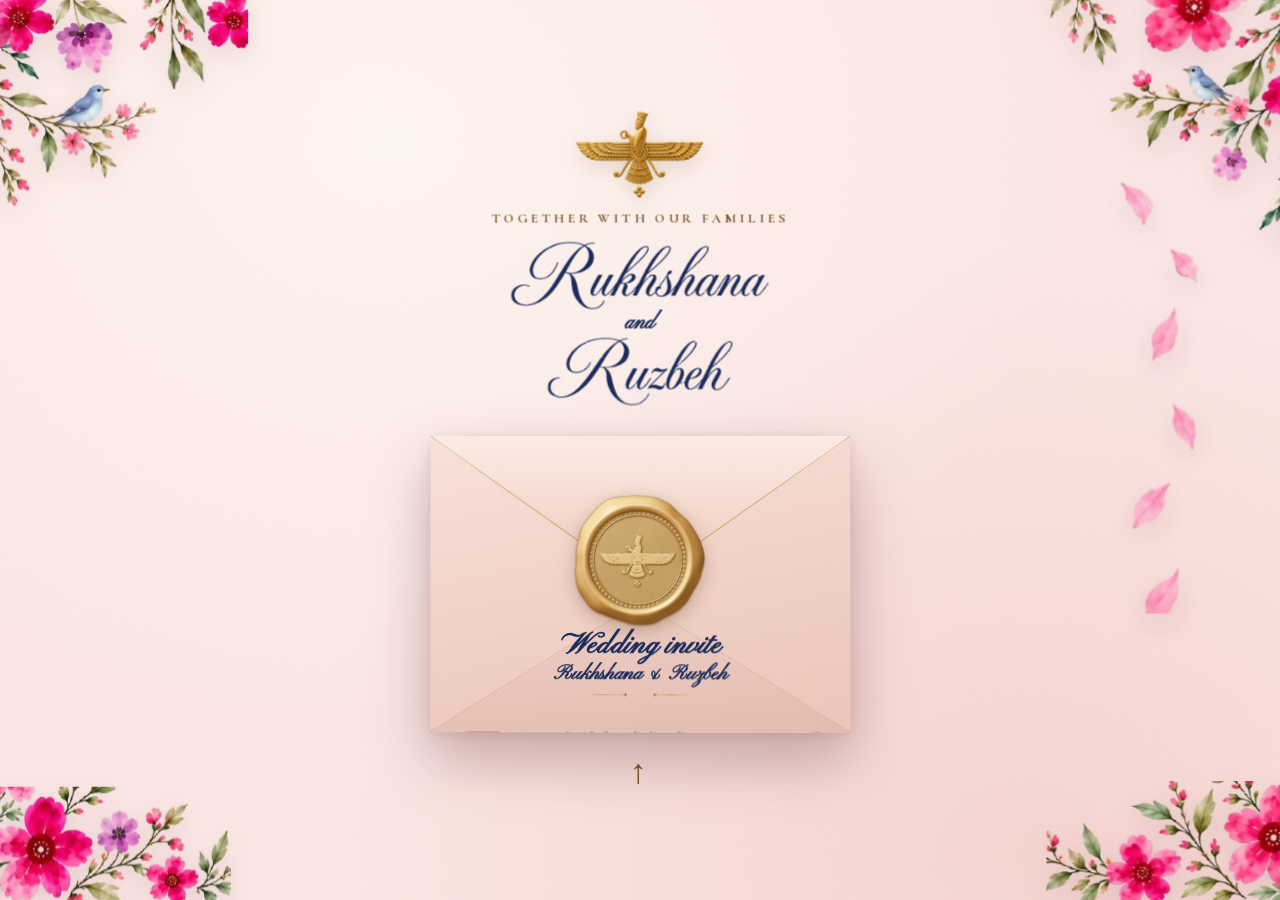
==== commit 0a1dfa8e: "Add parents approaching and handing over the invitation Play the motion handover for Ruzbeh-family l" ====
--- a/index.html
+++ b/index.html
@@ -23,7 +23,8 @@
   <link rel="stylesheet" href="styles.css?v=dugli-guide-20261029-1">
   <link rel="stylesheet" href="card-layout.css?v=family-portraits-20261029-1">
   <link rel="stylesheet" href="rsvp.css?v=guest-reactions-20261029-1">
-  <script src="app.js?v=family-portraits-20261029-4" defer></script>
+  <script src="app.js?v=parents-handover-20261029-1" defer></script>
+  <link rel="stylesheet" href="parents-handover.css?v=parents-handover-20261029-1">
 </head>
 <body class="is-sealed">
 
@@ -52,6 +53,9 @@
     </header>
 
     <div class="env-wrap" id="env-wrap">
+      <video class="parents-delivery" id="parents-delivery" muted playsinline preload="auto" poster="assets/guides/parents-approach-poster.png" aria-label="Your parents approach and hand you the invitation" hidden><source src="assets/guides/parents-approach-v1.mp4" type="video/mp4"></video>
+      <button class="delivery-control" id="delivery-control" type="button" hidden>Skip handover</button>
+      <img class="presenting-parents" id="presenting-parents" src="assets/guides/parents-presenting-v1.png" alt="Ruzbeh’s parents warmly presenting your invitation" hidden>
       <button class="envelope" id="envelope" type="button" aria-label="Open your invitation">
         <span class="env-back" aria-hidden="true"></span>
         <span class="env-window" aria-hidden="true"><img class="env-letter" id="env-letter" src="assets/card-1.webp" alt="" draggable="false"></span>
--- a/parents-handover.css
+++ b/parents-handover.css
@@ -0,0 +1,28 @@
+/* Preview: the parents offer the real, interactive envelope. */
+.presenting-parents[hidden]{display:none}
+.has-presenting-parents{--env-w:min(86vw,390px,(100svh - 290px) / 1.25)}
+.has-presenting-parents .sealed{gap:12px}
+.has-presenting-parents .sealed-emblem{width:58px;margin-bottom:4px}
+.has-presenting-parents .sealed-head .caps{font-size:10px;letter-spacing:.18em;margin:4px 0}
+.has-presenting-parents .sealed-names{width:min(47vw,190px);margin:0}
+.has-presenting-parents .env-wrap{width:var(--env-w);height:calc(var(--env-w) * 1.25);flex-shrink:0;isolation:isolate}
+.has-presenting-parents .envelope{position:absolute;bottom:0;left:0;z-index:2}
+.presenting-parents{position:absolute;width:88%;max-width:none;left:6%;bottom:calc(var(--env-w) * .22);z-index:1;pointer-events:none;transform-origin:50% 90%;transition:opacity .6s ease,transform .65s ease;animation:parents-arrive 1.2s ease-out both;filter:drop-shadow(0 5px 9px #78544112)}
+.has-presenting-parents .tap-hint{z-index:4}
+.parents-handing-over .presenting-parents{animation:none;opacity:0;transform:translateY(-12px) scale(.96)}
+@keyframes parents-arrive{from{opacity:0;transform:translateY(12px) scale(.97)}to{opacity:1;transform:translateY(0) scale(1)}}
+@media(max-height:650px){.has-presenting-parents .sealed-emblem{width:40px}.has-presenting-parents .sealed-names{width:145px}.has-presenting-parents{--env-w:min(74vw,340px,(100svh - 180px) / 1.25)}}
+@media(prefers-reduced-motion:reduce){.presenting-parents{animation:none;transition:none}}
+
+/* A real motion clip brings the envelope to the guest before the paper opens. */
+.parents-delivery[hidden],.delivery-control[hidden]{display:none}
+.parents-delivery{position:absolute;inset:0;width:100%;height:100%;object-fit:contain;z-index:3;pointer-events:none;opacity:1;transition:opacity .7s ease;mask-image:linear-gradient(to bottom,transparent,#000 5%,#000 95%,transparent);-webkit-mask-image:linear-gradient(to bottom,transparent,#000 5%,#000 95%,transparent)}
+.parents-film-active .envelope{visibility:hidden;transform-origin:0 0}
+.parents-film-active .presenting-parents,.parents-film-landed .presenting-parents{display:none}
+.parents-film-landed .parents-delivery{opacity:0;transition-delay:.12s}
+.parents-film-landed .envelope{visibility:visible}
+.delivery-control{position:absolute;left:50%;bottom:-30px;transform:translateX(-50%);z-index:8;white-space:nowrap;border:0;background:transparent;padding:5px 12px;color:var(--gold-dark);font:500 12px/1.4 var(--serif);text-decoration:underline;text-underline-offset:3px}
+.has-presenting-parents .sealed:has(.delivery-control:not([hidden])) .tap-hint{visibility:hidden}
+.has-presenting-parents .env-wrap{transition:height .75s ease}
+.has-presenting-parents.parents-film-landed:not(.parents-film-active) .env-wrap{height:calc(var(--env-w) / 1.42)}
+@media(prefers-reduced-motion:reduce){.has-presenting-parents .env-wrap{transition:none}}
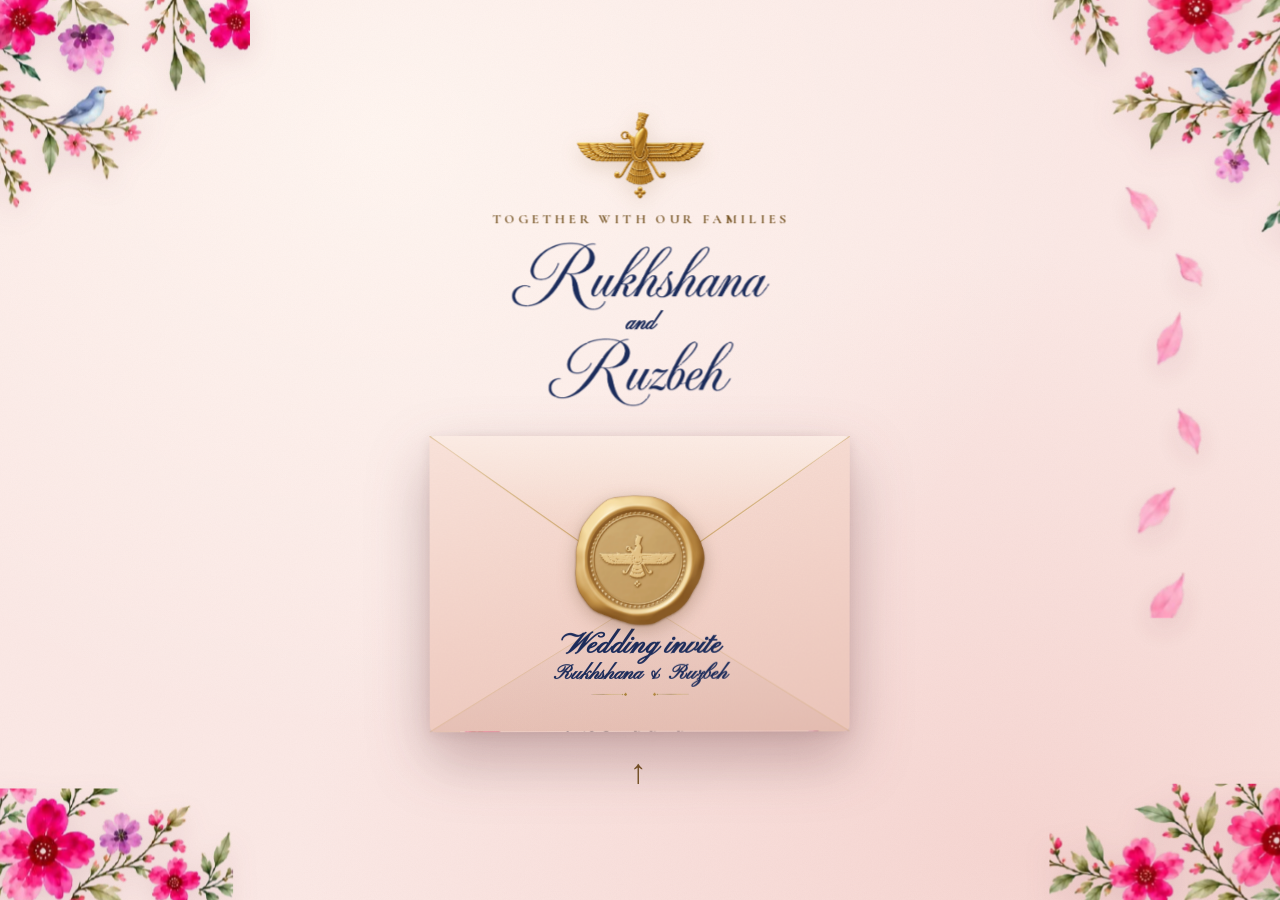
==== commit 490fe34a: "Add Rukhshana’s parents invitation handover Select the matching parents and motion clip for each fam" ====
--- a/index.html
+++ b/index.html
@@ -23,8 +23,8 @@
   <link rel="stylesheet" href="styles.css?v=dugli-guide-20261029-1">
   <link rel="stylesheet" href="card-layout.css?v=family-portraits-20261029-1">
   <link rel="stylesheet" href="rsvp.css?v=guest-reactions-20261029-1">
-  <script src="app.js?v=parents-handover-20261029-1" defer></script>
-  <link rel="stylesheet" href="parents-handover.css?v=parents-handover-20261029-1">
+  <script src="app.js?v=parents-both-families-20261029-1" defer></script>
+  <link rel="stylesheet" href="parents-handover.css?v=parents-both-families-20261029-1">
 </head>
 <body class="is-sealed">
 
@@ -53,9 +53,9 @@
     </header>
 
     <div class="env-wrap" id="env-wrap">
-      <video class="parents-delivery" id="parents-delivery" muted playsinline preload="auto" poster="assets/guides/parents-approach-poster.png" aria-label="Your parents approach and hand you the invitation" hidden><source src="assets/guides/parents-approach-v1.mp4" type="video/mp4"></video>
+      <video class="parents-delivery" id="parents-delivery" muted playsinline preload="auto" aria-label="The parents present your invitation" hidden><source type="video/mp4"></video>
       <button class="delivery-control" id="delivery-control" type="button" hidden>Skip handover</button>
-      <img class="presenting-parents" id="presenting-parents" src="assets/guides/parents-presenting-v1.png" alt="Ruzbeh’s parents warmly presenting your invitation" hidden>
+      <img class="presenting-parents" id="presenting-parents" alt="The parents present your invitation" hidden>
       <button class="envelope" id="envelope" type="button" aria-label="Open your invitation">
         <span class="env-back" aria-hidden="true"></span>
         <span class="env-window" aria-hidden="true"><img class="env-letter" id="env-letter" src="assets/card-1.webp" alt="" draggable="false"></span>
--- a/parents-handover.css
+++ b/parents-handover.css
@@ -26,3 +26,5 @@
 .has-presenting-parents .env-wrap{transition:height .75s ease}
 .has-presenting-parents.parents-film-landed:not(.parents-film-active) .env-wrap{height:calc(var(--env-w) / 1.42)}
 @media(prefers-reduced-motion:reduce){.has-presenting-parents .env-wrap{transition:none}}
+
+.presenting-parents.is-portrait{inset:0;width:100%;height:100%;object-fit:contain;mask-image:linear-gradient(to bottom,transparent,#000 5%,#000 95%,transparent);-webkit-mask-image:linear-gradient(to bottom,transparent,#000 5%,#000 95%,transparent)}
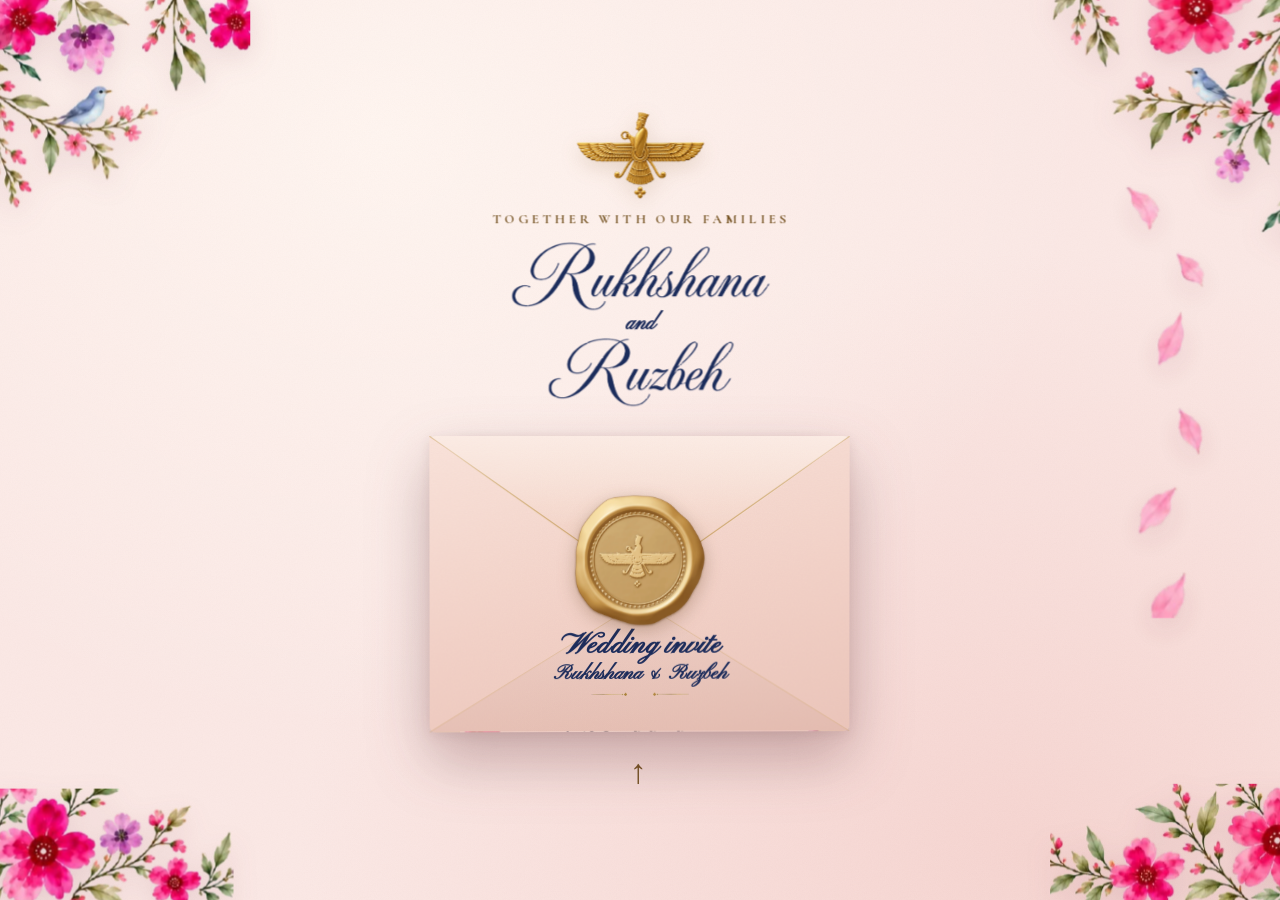
==== commit cd27633b: "Restore click-to-open caricatures after the parents handover Show the matching family guide once the" ====
--- a/index.html
+++ b/index.html
@@ -23,7 +23,7 @@
   <link rel="stylesheet" href="styles.css?v=dugli-guide-20261029-1">
   <link rel="stylesheet" href="card-layout.css?v=family-portraits-20261029-1">
   <link rel="stylesheet" href="rsvp.css?v=guest-reactions-20261029-1">
-  <script src="app.js?v=parents-both-families-20261029-1" defer></script>
+  <script src="app.js?v=parent-seal-guide-20261029-1" defer></script>
   <link rel="stylesheet" href="parents-handover.css?v=parents-both-families-20261029-1">
 </head>
 <body class="is-sealed">
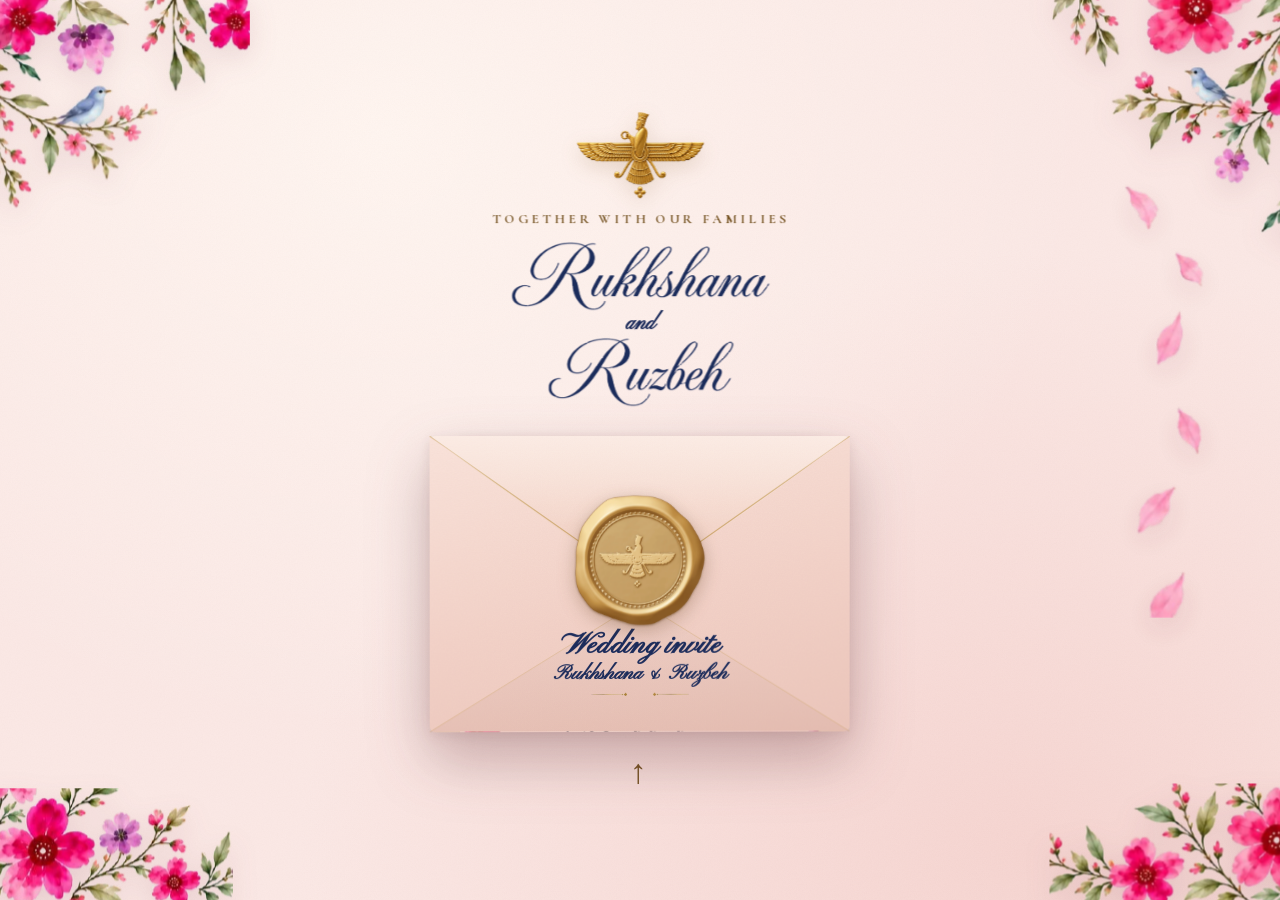
==== commit 585286ce: "Fix send-blockers: handover fallback, PDF link, Ruzbeh compliments - Hand over the envelope without " ====
--- a/index.html
+++ b/index.html
@@ -21,9 +21,9 @@
   <link rel="preload" href="assets/fonts/CormorantGaramond.woff2" as="font" type="font/woff2" crossorigin>
   <link rel="preload" href="assets/card-1.webp" as="image">
   <link rel="stylesheet" href="styles.css?v=dugli-guide-20261029-1">
-  <link rel="stylesheet" href="card-layout.css?v=family-portraits-20261029-1">
+  <link rel="stylesheet" href="card-layout.css?v=send-blockers-20261030-5">
   <link rel="stylesheet" href="rsvp.css?v=guest-reactions-20261029-1">
-  <script src="app.js?v=parent-seal-guide-20261029-1" defer></script>
+  <script src="app.js?v=send-blockers-20261030-5" defer></script>
   <link rel="stylesheet" href="parents-handover.css?v=parents-both-families-20261029-1">
 </head>
 <body class="is-sealed">
@@ -109,11 +109,11 @@
             <div class="print-canvas print-invitation">
               <img class="print-frame" src="assets/art/frame-unified-1.svg?v=farohar-1" alt="" draggable="false">
               <button class="print-emblem card-luck" type="button" aria-label="Gold Farohar — a little wedding surprise"><img src="assets/art/farohar-embossed-gold.png" alt="" draggable="false"></button>
-              <p class="print-intro">Naazlina and Zarir Patwa<br>invite <span id="p-guest">you</span> to share their joy<br>as they celebrate the wedding<br>of their daughter</p>
+              <p class="print-intro"><span class="print-host-names">Naazlina and Zarir Patwa</span><br>invite <span id="p-guest">you</span> to share their joy<br>as they celebrate the wedding<br>of their daughter</p>
               <h1 class="print-name print-name--bride"><img src="assets/art/name-rukhshana.webp" alt="Rukhshana" draggable="false"></h1>
               <p class="print-and"><span aria-hidden="true"></span>and<span aria-hidden="true"></span></p>
               <h1 class="print-name print-name--groom"><img src="assets/art/name-ruzbeh.webp" alt="Ruzbeh" draggable="false"></h1>
-              <p class="print-parents">son of Aban and Soli Irani</p>
+              <p class="print-parents"><span class="print-parent-label">son of</span><span class="print-parent-names">Aban and Soli Irani</span></p>
             </div>
           </section>
         </div>
--- a/card-layout.css
+++ b/card-layout.css
@@ -15,7 +15,8 @@
 .print-canvas img{height:auto;pointer-events:none}
 .print-canvas .print-emblem{left:36%;top:12.5%;width:28%;filter:drop-shadow(0 2px 2px #78501424)}
 .print-intro{left:14%;top:29.5%;width:72%;font-size:calc(4.65 * var(--w));line-height:1.35;text-wrap:balance}
-.print-intro #p-guest.is-named{display:block;font-size:inherit;font-style:italic;font-weight:700;line-height:1.2;margin:calc(.6 * var(--w)) 0;overflow-wrap:anywhere}
+.print-host-names{font-family:var(--serif);font-size:1.12em;font-style:normal;font-weight:500;letter-spacing:.015em}
+.print-intro #p-guest.is-named{display:block;font-family:var(--serif);font-size:1.12em;font-style:normal;font-weight:500;letter-spacing:.015em;line-height:1.2;margin:calc(.9 * var(--w)) 0;overflow-wrap:anywhere}
 .print-intro #p-guest span{display:inline}
 .print-intro #p-guest span+span::before{content:", "}
 .print-invitation:has(#p-guest.is-named) .print-intro{top:28%;font-size:calc(4 * var(--w));line-height:1.15}
@@ -26,7 +27,9 @@
 .print-name--groom{left:31.5%;top:66%;width:37%}
 .print-and{left:29%;top:62.5%;width:42%;display:flex;align-items:center;justify-content:center;gap:calc(2 * var(--w));font-size:calc(4.1 * var(--w));line-height:1.2;font-weight:500}
 .print-and span{height:1px;flex:1;background:var(--gold)}
-.print-parents{left:15%;top:78%;width:70%;font-size:calc(4.15 * var(--w));line-height:1.25}
+.print-parents{left:15%;top:78%;width:70%;font-size:calc(4.45 * var(--w));line-height:1.2}
+.print-parent-label{display:block;font-size:.78em;font-weight:400;margin-bottom:calc(.5 * var(--w))}
+.print-parent-names{display:block;font-family:var(--serif);font-style:normal;font-weight:500;letter-spacing:.015em}
 .print-invitation:has(#p-guest span:nth-child(4)) .print-name--bride{top:55.5%}
 .print-invitation:has(#p-guest span:nth-child(4)) .print-and{top:66%}
 .print-invitation:has(#p-guest span:nth-child(4)) .print-name--groom{top:69.5%}
@@ -106,3 +109,14 @@
 /* Small family portraits sit beside their names within the printed card. */
 .print-people .person--cameo{display:flex;align-items:center;justify-content:center;gap:calc(1.7 * var(--w));margin-bottom:calc(.5 * var(--w))}
 .print-people img.family-cameo{flex:none;width:calc(10 * var(--w));height:calc(12 * var(--w));object-fit:cover;object-position:50% 18%;border-radius:50%;border:1px solid var(--gold);background:var(--card-paper)}
+
+/* Ruzbeh's family page: three blessings lines, six compliments lines; its frame drops the baked flourishes. */
+.print-families--groom .print-heading--blessings{top:25%}
+.print-families--groom .print-flourish{display:block}
+.print-families--groom .print-flourish--blessings{top:33.6%}
+.print-families--groom .print-people--blessings{top:37.6%}
+.print-families--groom .print-heading--compliments{top:50%}
+.print-families--groom .print-flourish--compliments{top:58.1%}
+.print-families--groom .print-people--compliments{top:62.1%;font-size:max(11.5px,calc(3.7 * var(--w)));line-height:1.2;gap:0}
+.print-families--groom .print-people .person--cameo{margin-bottom:0}
+.print-families--groom .print-people img.family-cameo{width:calc(7 * var(--w));height:calc(8 * var(--w))}
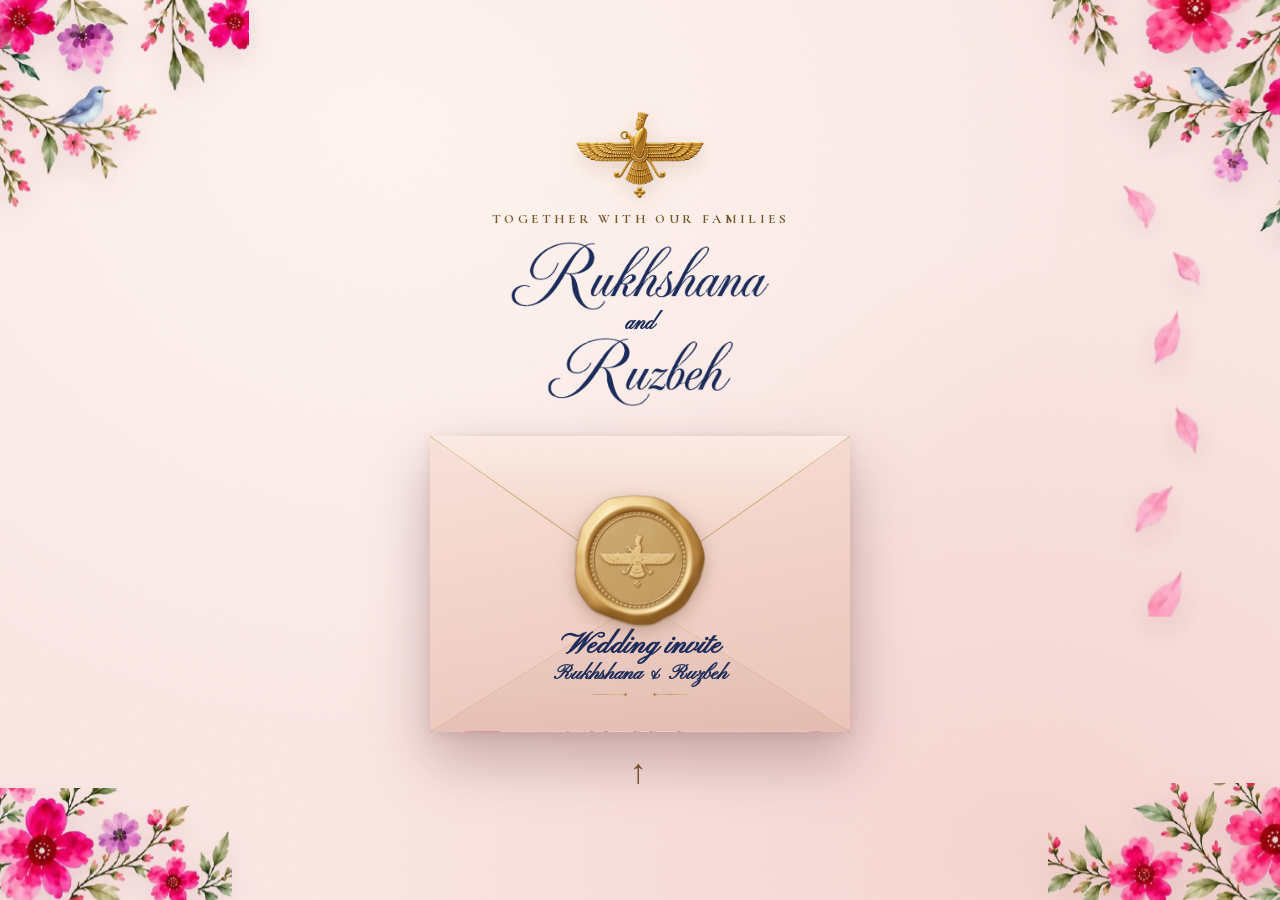
==== commit d2476a0f: "Send RSVPs to the Google Sheet and point the dashboard at it Sets RSVP_ENDPOINT in every live card s" ====
--- a/index.html
+++ b/index.html
@@ -23,7 +23,7 @@
   <link rel="stylesheet" href="styles.css?v=dugli-guide-20261029-1">
   <link rel="stylesheet" href="card-layout.css?v=send-blockers-20261030-5">
   <link rel="stylesheet" href="rsvp.css?v=guest-reactions-20261029-1">
-  <script src="app.js?v=send-blockers-20261030-5" defer></script>
+  <script src="app.js?v=rsvp-live-20261122" defer></script>
   <link rel="stylesheet" href="parents-handover.css?v=parents-both-families-20261029-1">
 </head>
 <body class="is-sealed">
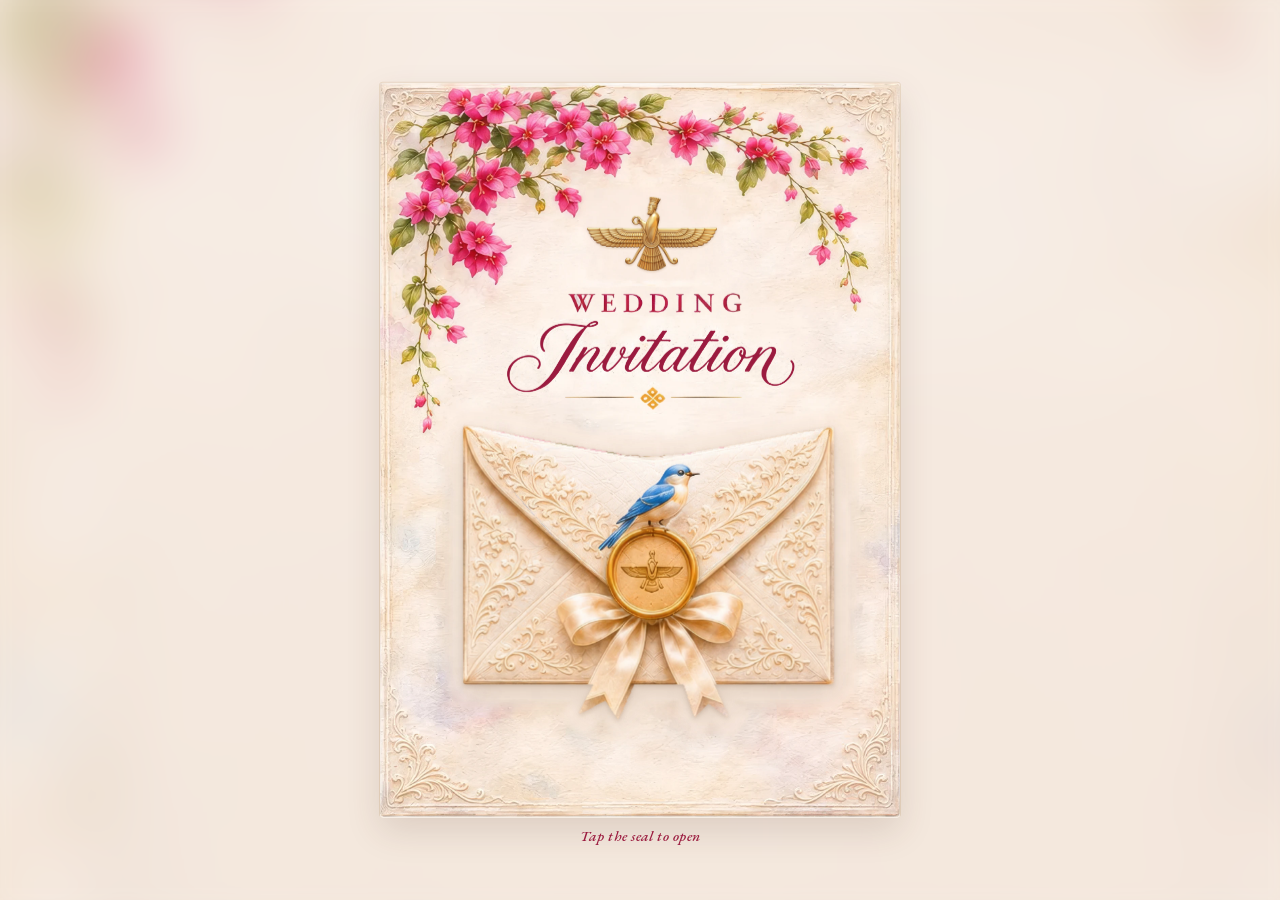
==== commit d4f2f47a: "Make the envelope (bluebird) card the main invitation - The site root now opens the envelope card; e" ====
--- a/index.html
+++ b/index.html
@@ -3,85 +3,79 @@
 <head>
   <meta charset="utf-8">
   <meta name="viewport" content="width=device-width, initial-scale=1, viewport-fit=cover">
-  <meta name="theme-color" content="#f7dfd9">
-  <meta name="description" content="Rukhshana and Ruzbeh invite you to their wedding on Friday, 26 February 2027, 6 PM, Albless Baug, Mumbai.">
+  <meta name="theme-color" content="#f4ebe2">
+  <meta name="description" content="Naazlina and Zarir Patwa invite you to the wedding of Rukhshana with Ruzbeh on Friday, 26 February 2027, 6 PM, Albless Baug, Mumbai.">
   <meta name="referrer" content="no-referrer">
-  <meta property="og:title" content="Rukhshana & Ruzbeh · You're invited">
+  <meta property="og:title" content="Rukhshana &amp; Ruzbeh · Wedding Invitation">
   <meta property="og:description" content="Friday, 26 February 2027 · 6 PM · Albless Baug, Mumbai">
+  <meta property="og:type" content="website">
   <meta property="og:url" content="https://ruzbeh.github.io/rukhshana-ruzbeh/">
-  <meta property="og:type" content="website">
-  <meta property="og:image" content="https://ruzbeh.github.io/rukhshana-ruzbeh/assets/og-2.jpg">
+  <meta property="og:image" content="https://ruzbeh.github.io/rukhshana-ruzbeh/assets/og-main.jpg">
   <meta property="og:image:width" content="1200">
   <meta property="og:image:height" content="630">
-  <meta property="og:image:alt" content="Rukhshana with Ruzbeh, Friday 26 February 2027, Mumbai">
+  <meta property="og:image:alt" content="Rukhshana with Ruzbeh, wedding invitation, Friday 26 February 2027, Mumbai">
   <meta name="twitter:card" content="summary_large_image">
   <title>Rukhshana &amp; Ruzbeh</title>
   <link rel="icon" href="data:,">
-  <link rel="preload" href="assets/fonts/PinyonScript-Regular.woff2" as="font" type="font/woff2" crossorigin>
-  <link rel="preload" href="assets/fonts/CormorantGaramond.woff2" as="font" type="font/woff2" crossorigin>
-  <link rel="preload" href="assets/card-1.webp" as="image">
-  <link rel="stylesheet" href="styles.css?v=dugli-guide-20261029-1">
-  <link rel="stylesheet" href="card-layout.css?v=send-blockers-20261030-5">
-  <link rel="stylesheet" href="rsvp.css?v=guest-reactions-20261029-1">
-  <script src="app.js?v=rsvp-live-20261122" defer></script>
-  <link rel="stylesheet" href="parents-handover.css?v=parents-both-families-20261029-1">
+    <link rel="preload" href="assets/fonts/EBGaramond.woff2" as="font" type="font/woff2" crossorigin>
+  <link rel="preload" href="assets/fonts/EBGaramond-Italic.woff2" as="font" type="font/woff2" crossorigin>
+  <link rel="preload" href="assets/art/bluebird/cover.webp?v=bluebird-6" as="image">
+  <link rel="stylesheet" href="styles.css?v=bluebird-4">
+  <link rel="stylesheet" href="card-layout.css?v=bluebird-4">
+  <link rel="stylesheet" href="rsvp.css?v=bluebird-4">
+  <link rel="stylesheet" href="parents-handover.css?v=bluebird-4">
+  <link rel="stylesheet" href="real-flowers.css?v=bluebird-4">
+  <link rel="stylesheet" href="bluebird.css?v=bluebird-6">
+  <link rel="stylesheet" href="bluebird-art.css?v=bluebird-14">
+  <link rel="stylesheet" href="bluebird-rsvp.css?v=rsvp-2">
+  <script src="app.js?v=bluebird-11" defer></script>
 </head>
-<body class="is-sealed">
-
-  <div class="table" aria-hidden="true">
-    <img class="table-art table-art--top" src="assets/art/garland-top.webp" alt="">
-    <img class="table-art table-art--bottom" src="assets/art/garland-bottom.webp" alt="">
-    <img class="table-corner table-corner--bl" src="assets/art/corner-bl.webp" alt="">
-    <img class="table-corner table-corner--br" src="assets/art/corner-br.webp" alt="">
-  </div>
+<body class="is-sealed theme-bluebird" data-handover="off" data-page-guide="off">
+
+  <div class="table" aria-hidden="true"></div>
 
   <div class="sealed" id="sealed">
-    <div class="depth" aria-hidden="true">
-      <img class="float float--tl" data-depth="0.45" src="assets/art/corner-tl.webp" alt="">
-      <img class="float float--tr" data-depth="0.6" src="assets/art/corner-tr.webp" alt="">
-      <img class="float float--bl" data-depth="0.55" src="assets/art/corner-bl.webp" alt="">
-      <img class="float float--br" data-depth="0.8" src="assets/art/corner-br.webp" alt="">
-      <img class="float float--petals" data-depth="1.3" src="assets/art/petals.webp" alt="">
-    </div>
     <div class="petals petals--far" id="petals-far" aria-hidden="true"></div>
 
-    <header class="sealed-head" id="sealed-head" data-depth="0.2">
-      <img class="sealed-emblem" src="assets/art/farohar-embossed-gold.png" alt="">
-      <p class="caps">Together with our families</p>
-      <div class="sealed-names" aria-label="Rukhshana and Ruzbeh"><img src="assets/art/name-rukhshana.webp" alt="Rukhshana"><span>and</span><img src="assets/art/name-ruzbeh.webp" alt="Ruzbeh"></div>
-
-    </header>
-
-    <div class="env-wrap" id="env-wrap">
-      <video class="parents-delivery" id="parents-delivery" muted playsinline preload="auto" aria-label="The parents present your invitation" hidden><source type="video/mp4"></video>
-      <button class="delivery-control" id="delivery-control" type="button" hidden>Skip handover</button>
-      <img class="presenting-parents" id="presenting-parents" alt="The parents present your invitation" hidden>
-      <button class="envelope" id="envelope" type="button" aria-label="Open your invitation">
-        <span class="env-back" aria-hidden="true"></span>
-        <span class="env-window" aria-hidden="true"><img class="env-letter" id="env-letter" src="assets/card-1.webp" alt="" draggable="false"></span>
-        <span class="env-front" aria-hidden="true"></span>
-        <svg class="env-creases" viewBox="0 0 142 100" preserveAspectRatio="none" aria-hidden="true">
-          <path d="M0 0 L71 48 L142 0" fill="none" stroke="#c9a263" stroke-width="1.1" vector-effect="non-scaling-stroke" opacity=".75"/>
-          <path d="M0 100 L71 56 L142 100" fill="none" stroke="#c9a263" stroke-width="0.8" vector-effect="non-scaling-stroke" opacity=".45"/>
-        </svg>
-        <span class="env-glow" id="env-glow" aria-hidden="true"></span>
-        <span class="env-sparkles" id="env-sparkles" aria-hidden="true"></span>
-        <span class="env-flap" id="env-flap" aria-hidden="true">
-          <span class="flap-face flap-face--front">
-            <svg viewBox="0 0 142 51" preserveAspectRatio="none"><path d="M0.6 0.6 L71 49.6 L141.4 0.6" fill="none" stroke="#c9a263" stroke-width="1.2" vector-effect="non-scaling-stroke" opacity=".85"/></svg>
+    <div class="cover-card" id="cover-card">
+      <img class="cover-art" src="assets/art/bluebird/cover.webp?v=bluebird-6" alt="" draggable="false">
+
+      <header class="sealed-head" id="sealed-head">
+        <img class="sealed-emblem" src="assets/art/bluebird/farohar-gold.webp?v=bluebird-7" alt="" draggable="false">
+        <p class="cover-wedding"><img src="assets/art/bluebird/word-wedding.webp?v=bluebird-6" alt="Wedding" draggable="false"></p>
+        <h1 class="cover-invitation"><img src="assets/art/bluebird/word-invitation.webp?v=bluebird-4" alt="Invitation" draggable="false"></h1>
+        <img class="cover-rule" src="assets/art/bluebird/cover-rule.webp?v=bluebird-6" alt="" draggable="false">
+        <div class="sealed-names" aria-label="Rukhshana and Ruzbeh" hidden><span>Rukhshana</span><span>and</span><span>Ruzbeh</span></div>
+      </header>
+
+      <div class="env-wrap" id="env-wrap">
+        <video class="parents-delivery" id="parents-delivery" muted playsinline preload="none" aria-label="The parents present your invitation" hidden><source type="video/mp4"></video>
+        <button class="delivery-control" id="delivery-control" type="button" hidden>Skip handover</button>
+        <img class="presenting-parents" id="presenting-parents" alt="" hidden>
+        <button class="envelope" id="envelope" type="button" aria-label="Open your invitation">
+          <span class="env-back" aria-hidden="true"></span>
+          <span class="env-window" aria-hidden="true"><img class="env-letter" id="env-letter" src="assets/art/bluebird/card-1.webp?v=bluebird-7" alt="" draggable="false"></span>
+          <span class="env-front" aria-hidden="true"></span>
+          <span class="env-glow" id="env-glow" aria-hidden="true"></span>
+          <span class="env-sparkles" id="env-sparkles" aria-hidden="true"></span>
+          <span class="env-flap" id="env-flap" aria-hidden="true">
+            <span class="flap-face flap-face--front"></span>
+            <span class="flap-face flap-face--back"></span>
           </span>
-          <span class="flap-face flap-face--back"></span>
-        </span>
-        <span class="env-seal" id="env-seal" aria-hidden="true"><img src="assets/art/seal-wax.webp" alt="" draggable="false"></span>
-        <span class="env-to"><span class="env-title">Wedding invite</span>
-          <span class="env-for" id="env-for" hidden>Specially for</span>
-          <span class="env-name" id="env-name">Rukhshana &amp; Ruzbeh</span>
-          <img class="env-rule" src="assets/art/divider-with.webp" alt="" draggable="false">
-        </span>
-      </button>
-    </div>
-
-    <div class="tap-hint" id="tap-hint" aria-hidden="true"><span class="seal-pointer">↑</span></div>
+          <span class="env-seal" id="env-seal" aria-hidden="true"><img src="assets/art/bluebird/env-seal.webp?v=bluebird-6" alt="" draggable="false"><i class="seal-tap-ripple"></i></span>
+          <span class="env-bird" id="env-bird" aria-hidden="true"><img src="assets/art/bluebird/env-bird.webp?v=bluebird-6" alt="" draggable="false"><span class="bird-flight"></span></span>
+        </button>
+      </div>
+
+      <p class="env-to" aria-live="polite">
+        <span class="env-title" hidden>Wedding invite</span>
+        <span class="env-for" id="env-for" hidden>specially for</span>
+        <span class="env-name" id="env-name">Rukhshana &amp; Ruzbeh</span>
+      </p>
+
+      <div class="tap-hint" id="tap-hint" aria-hidden="true"><span class="seal-pointer">Tap the seal to open</span></div>
+    </div>
+
     <div class="petals petals--near" id="petals-near" aria-hidden="true"></div>
     <div class="flock" id="flock" aria-hidden="true"></div>
   </div>
@@ -107,13 +101,14 @@
         <div class="face face--front">
           <section class="page print-page" aria-label="Page 1 of 4">
             <div class="print-canvas print-invitation">
-              <img class="print-frame" src="assets/art/frame-unified-1.svg?v=farohar-1" alt="" draggable="false">
-              <button class="print-emblem card-luck" type="button" aria-label="Gold Farohar — a little wedding surprise"><img src="assets/art/farohar-embossed-gold.png" alt="" draggable="false"></button>
-              <p class="print-intro"><span class="print-host-names">Naazlina and Zarir Patwa</span><br>invite <span id="p-guest">you</span> to share their joy<br>as they celebrate the wedding<br>of their daughter</p>
-              <h1 class="print-name print-name--bride"><img src="assets/art/name-rukhshana.webp" alt="Rukhshana" draggable="false"></h1>
-              <p class="print-and"><span aria-hidden="true"></span>and<span aria-hidden="true"></span></p>
-              <h1 class="print-name print-name--groom"><img src="assets/art/name-ruzbeh.webp" alt="Ruzbeh" draggable="false"></h1>
-              <p class="print-parents"><span class="print-parent-label">son of</span><span class="print-parent-names">Aban and Soli Irani</span></p>
+              <img class="print-frame" src="assets/art/bluebird/frame-names.webp?v=bluebird-7" alt="" draggable="false">
+              <span class="page-bird page-bird--1" aria-hidden="true"><img src="assets/art/bluebird/env-bird.webp?v=bluebird-6" alt="" draggable="false"><span class="bird-flight"></span></span>
+              <button class="print-emblem card-luck" type="button" aria-label="Gold Farohar — a little wedding surprise"><img src="assets/art/bluebird/farohar-gold.webp?v=bluebird-7" alt="" draggable="false"></button>
+              <p class="print-intro"><span class="print-host-names">Naazlina and Zarir Patwa</span><span class="print-invite-line">invite <span id="p-guest">you</span> to share their joy</span><span class="print-celebrate">as they celebrate the wedding</span> <span class="print-of">of their daughter</span></p>
+              <h1 class="print-name print-name--bride"><img src="assets/art/bluebird/word-rukhshana.webp?v=bluebird-4" alt="Rukhshana" draggable="false"></h1>
+              <p class="print-and"><span aria-hidden="true"></span>with<span aria-hidden="true"></span></p>
+              <h1 class="print-name print-name--groom"><img src="assets/art/bluebird/word-ruzbeh.webp?v=bluebird-4" alt="Ruzbeh" draggable="false"></h1>
+              <p class="print-parents"><span class="print-parent-label">son of</span> <span class="print-parent-names">Aban and Soli Irani</span></p>
             </div>
           </section>
         </div>
@@ -123,26 +118,28 @@
         <div class="face face--front">
           <section class="page print-page" aria-label="Page 2 of 4">
             <div class="print-canvas print-details">
-              <img class="print-frame" src="assets/art/frame-unified-2.svg?v=farohar-1" alt="A floral garland, hummingbird, and traditional wedding ses." draggable="false">
-              <img class="print-hummingbird" src="assets/art/hummingbird.webp" alt="" draggable="false">
-              <button class="print-emblem card-luck" type="button" aria-label="Gold Farohar — a little wedding surprise"><img src="assets/art/farohar-embossed-gold.png" alt="" draggable="false"></button>
-              <p class="print-day">Friday</p>
-              <p class="print-date"><span>February</span><b>26</b><span>2027</span></p>
+              <img class="print-frame" src="assets/art/bluebird/frame-venue.webp?v=bluebird-10" alt="Watercolour of Albless Baug framed by bougainvillea and hydrangeas." draggable="false">
+              <span class="page-bird page-bird--2" aria-hidden="true"><img src="assets/art/bluebird/env-bird.webp?v=bluebird-6" alt="" draggable="false"><span class="bird-flight"></span></span>
+              <button class="print-emblem card-luck" type="button" aria-label="Gold Farohar — a little wedding surprise"><img src="assets/art/bluebird/farohar-gold.webp?v=bluebird-7" alt="" draggable="false"></button>
+              <a class="print-when" draggable="false" href="assets/wedding.ics" download="Rukhshana-and-Ruzbeh-wedding.ics" aria-label="Friday, 26 February 2027 at 6 PM. Add to calendar">
+                <span class="print-when-day">
+                  <svg class="print-icon" viewBox="0 0 24 24" aria-hidden="true"><rect x="3.5" y="5" width="17" height="15.5" rx="1.6"/><path d="M3.5 9.6h17M8 3v4M16 3v4"/></svg>
+                  <span class="print-day">Friday,</span>
+                  <span class="print-date">26 February 2027</span>
+                </span>
+                <span class="print-when-rule" aria-hidden="true"></span>
+                <span class="print-when-time">
+                  <svg class="print-icon" viewBox="0 0 24 24" aria-hidden="true"><circle cx="12" cy="12" r="8.6"/><path d="M12 7v5.4l3.4 2"/></svg>
+                  <time class="print-time" datetime="2027-02-26T18:00:00+05:30">At 6 PM</time>
+                </span>
+              </a>
               <p class="print-parsi-date" aria-label="Shahenshahi Parsi date: Roj Meher, Mah Meher, 1396 Yazdezardi">Roj Meher · Mah Meher · 1396 Y.Z.</p>
-              <p class="print-time"><time datetime="2027-02-26T18:00:00+05:30">6 PM</time></p>
-              <h2 class="print-venue">Albless Baug</h2>
-              <p class="print-address">Charni Road East, Mumbai</p>
+              <a class="print-where" draggable="false" href="https://www.google.com/maps/place/Albless+Baug/@18.953686,72.8177563,17z/data=!3m1!4b1!4m6!3m5!1s0x3be7ce10720809ad:0x56cddf22df4ffea0!8m2!3d18.953686!4d72.8177563!16s%2Fg%2F11j007p5cn" target="_blank" rel="noopener noreferrer" aria-label="Albless Baug, Charni Road East, Mumbai. Open in Google Maps">
+                <span class="print-venue">Albless Baug</span>
+                <span class="print-address">Charni Road East, Mumbai</span>
+              </a>
+              <span class="gold-rule print-details-rule" aria-hidden="true"><i></i></span>
               <p class="print-cocktails">Followed by cocktails and dinner</p>
-              <div class="print-actions">
-                <a class="venue-action venue-action--calendar" href="assets/wedding.ics" download="Rukhshana-and-Ruzbeh-wedding.ics" aria-label="Save the date — Add to calendar">
-                  <svg viewBox="0 0 24 24" aria-hidden="true"><rect x="3.5" y="5" width="17" height="16" rx="2"/><path d="M7.5 3v4m9-4v4M3.5 10h17"/><path class="venue-action-heart" d="M12 18s-4-2.3-4-4.3c0-1.8 2.5-2.3 4-.4 1.5-1.9 4-1.4 4 .4 0 2-4 4.3-4 4.3Z"/></svg>
-                  <span><b>Save the date</b></span>
-                </a>
-                <a class="venue-action venue-action--directions" href="https://www.google.com/maps/place/Albless+Baug/@18.953686,72.8177563,17z/data=!3m1!4b1!4m6!3m5!1s0x3be7ce10720809ad:0x56cddf22df4ffea0!8m2!3d18.953686!4d72.8177563!16s%2Fg%2F11j007p5cn" target="_blank" rel="noopener noreferrer" aria-label="Directions — Find the venue on Google Maps">
-                  <svg viewBox="0 0 24 24" aria-hidden="true"><path d="M19 9c0 5-7 12-7 12S5 14 5 9a7 7 0 1 1 14 0Z"/><circle cx="12" cy="9" r="2.5"/><path d="m4 20-1.5 2h19L20 20"/></svg>
-                  <span><b>Find your way</b></span>
-                </a>
-              </div>
             </div>
           </section>
         </div>
@@ -152,24 +149,29 @@
         <div class="face face--front">
           <section class="page print-page" id="families" aria-label="Page 3 of 4">
             <div class="print-canvas print-families">
-              <img class="print-frame" src="assets/art/frame-unified-3.svg?v=farohar-1" alt="" draggable="false">
-              <button class="print-emblem card-luck" type="button" aria-label="Gold Farohar — a little wedding surprise"><img src="assets/art/farohar-embossed-gold.png" alt="" draggable="false"></button>
-              <h2 class="print-heading print-heading--blessings"><img src="assets/art/word-blessings.webp" alt="Blessings" draggable="false"></h2>
-              <img class="print-flourish print-flourish--blessings" src="assets/art/divider-flourish.webp" alt="" draggable="false">
-            <ul class="print-people print-people--blessings">
-              <li class="person" data-photo="assets/family/jamshed-patwa.jpg"><span class="portrait" hidden></span>Jamshed Patwa</li>
-              <li class="person" data-photo="assets/family/banoo-rumi-mody.jpg"><span class="portrait" hidden></span>Banoo and Rumi Mody</li>
-              <li class="person" data-photo="assets/family/freny-sohrab-patwa.jpg"><span class="portrait" hidden></span>Freny and Sohrab Patwa</li>
-              <li class="person" data-photo="assets/family/piroja-behram-baria.jpg"><span class="portrait" hidden></span>Piroja and Behram Baria</li>
-              <li class="person" data-photo="assets/family/nariosang-navroje.jpg"><span class="portrait" hidden></span>Nariosang Navroje</li>
-            </ul>
-              <h2 class="print-heading print-heading--compliments"><img src="assets/art/word-compliments.webp" alt="Compliments" draggable="false"></h2>
-              <img class="print-flourish print-flourish--compliments" src="assets/art/divider-flourish.webp" alt="" draggable="false">
-            <ul class="print-people print-people--compliments">
-              <li class="person" data-photo="assets/family/cyrus-goolcher-patwa.jpg"><span class="portrait" hidden></span>Goolcher and Cyrus Patwa</li>
-              <li class="person" data-photo="assets/family/jamshed-meherzin-patwa.jpg"><span class="portrait" hidden></span>Meherzin and Jamshed Patwa</li>
-              <li class="person" data-photo="assets/family/xerxes-mody.jpg"><span class="portrait" hidden></span>Xerxes Mody</li>
-            </ul>
+              <img class="print-frame" src="assets/art/bluebird/frame-families.webp?v=bluebird-10" data-groom-src="assets/art/bluebird/frame-families-groom.webp?v=bluebird-7" alt="Watercolour of the silver ses tray with flowers." draggable="false">
+              <span class="page-bird page-bird--3" aria-hidden="true"><img src="assets/art/bluebird/env-bird.webp?v=bluebird-6" alt="" draggable="false"><span class="bird-flight"></span><img class="bird-blossom" src="assets/art/bluebird/blossom.webp?v=bluebird-11" alt="" draggable="false"></span>
+              <img class="fall-petal fall-petal--1" src="assets/art/bluebird/petal-1.webp?v=bluebird-11" alt="" draggable="false">
+              <img class="fall-petal fall-petal--2" src="assets/art/bluebird/petal-2.webp?v=bluebird-11" alt="" draggable="false">
+              <img class="fall-petal fall-petal--3" src="assets/art/bluebird/petal-3.webp?v=bluebird-11" alt="" draggable="false">
+              <img class="fall-petal fall-petal--4" src="assets/art/bluebird/petal-4.webp?v=bluebird-11" alt="" draggable="false">
+              <button class="print-emblem card-luck" type="button" aria-label="Gold Farohar — a little wedding surprise"><img src="assets/art/bluebird/farohar-gold.webp?v=bluebird-7" alt="" draggable="false"></button>
+              <h2 class="print-heading print-heading--blessings"><img src="assets/art/bluebird/word-blessings.webp?v=bluebird-4" alt="Blessings" draggable="false"></h2>
+              <span class="gold-rule print-flourish print-flourish--blessings" aria-hidden="true"><i></i></span>
+              <ul class="print-people print-people--blessings">
+                <li class="person">Jamshed Patwa</li>
+                <li class="person">Banoo &amp; Rumi Mody</li>
+                <li class="person">Freny &amp; Sohrab Patwa</li>
+                <li class="person">Piroja &amp; Behram Baria</li>
+                <li class="person">Nariosang Navroje</li>
+              </ul>
+              <h2 class="print-heading print-heading--compliments"><img src="assets/art/bluebird/word-compliments.webp?v=bluebird-4" alt="Compliments" draggable="false"></h2>
+              <span class="gold-rule print-flourish print-flourish--compliments" aria-hidden="true"><i></i></span>
+              <ul class="print-people print-people--compliments">
+                <li class="person">Goolcher &amp; Cyrus Patwa</li>
+                <li class="person">Jamshed &amp; Meherzin Patwa</li>
+                <li class="person">Xerxes Mody</li>
+              </ul>
             </div>
           </section>
         </div>
@@ -178,25 +180,26 @@
       <div class="leaf" data-page="4" style="--i:3">
         <div class="face face--front">
           <section class="page page--rsvp" id="rsvp" aria-label="Page 4 of 4">
-            <img class="p-scene" src="assets/art/scene-4.webp" alt="The couple drive away together in their flower-covered blue car." draggable="false">
-            <img class="frame frame--petals" data-depth="0.5" src="assets/art/petals-4.webp" alt="" draggable="false">
-            <div class="rs-masthead"><img class="rs-card-emblem" src="assets/art/farohar-embossed-gold.png" alt="" draggable="false"><span>Rukhshana &amp; Ruzbeh</span></div>
+            
+            <div class="rs-masthead"><img class="rs-card-emblem" src="assets/art/bluebird/farohar-gold.webp?v=bluebird-7" alt="" draggable="false"><span>Rukhshana &amp; Ruzbeh</span></div>
             <div class="rs-progress" aria-label="RSVP progress"><span class="is-current">Reply</span><span>Guests</span><span>Meals</span></div>
             <h2 class="p-rsvp-head" id="rs-heading" tabindex="-1">Will you join us?</h2>
+            <span class="gold-rule rs-rule" aria-hidden="true"><i></i></span>
             <p id="party-reaction" class="party-reaction" role="status" aria-live="polite" aria-atomic="true" hidden></p>
             <p id="rs-subtitle" class="rs-subtitle">The best part of our day? Sharing it with you.</p>
             <form id="rsvp-form" class="p-form" novalidate>
               <section class="rs-step" data-step="0" aria-label="Your reply">
                 <label class="rsvp-field"><span>Your name or family</span><input id="rsvp-name" name="name" type="text" maxlength="100" autocomplete="name" placeholder="The name on your invitation" required></label>
               <div class="p-choices" role="radiogroup" aria-label="Will you be attending?">
-                <label class="p-choice"><input type="radio" name="attending" value="yes" required><svg class="attendance-icon" viewBox="0 0 24 24" aria-hidden="true"><path d="M6 9a6 6 0 0 1 12 0c0 7 3 7 3 9H3c0-2 3-2 3-9ZM10 21h4M12 1v2M2 5 4 7M22 5l-2 2"/></svg><span><b>We’ll be there</b></span></label>
-                <label class="p-choice"><input type="radio" name="attending" value="no" required><svg class="attendance-icon" viewBox="0 0 24 24" aria-hidden="true"><path d="M20.8 4.6a5.5 5.5 0 0 0-7.8 0l-1 1-1-1a5.5 5.5 0 0 0-7.8 7.8L12 21l8.8-8.6a5.5 5.5 0 0 0 0-7.8Z"/></svg><span><b>Can’t make it</b></span></label>
+                <label class="p-choice"><input type="radio" name="attending" value="yes" required><svg class="attendance-icon" viewBox="0 0 24 24" aria-hidden="true"><path d="M6 9a6 6 0 0 1 12 0c0 7 3 7 3 9H3c0-2 3-2 3-9ZM10 21h4M12 1v2M2 5 4 7M22 5l-2 2"/></svg><span><b>We’ll be there</b><small>Count us in</small></span></label>
+                <label class="p-choice"><input type="radio" name="attending" value="no" required><svg class="attendance-icon" viewBox="0 0 24 24" aria-hidden="true"><path d="M20.8 4.6a5.5 5.5 0 0 0-7.8 0l-1 1-1-1a5.5 5.5 0 0 0-7.8 7.8L12 21l8.8-8.6a5.5 5.5 0 0 0 0-7.8Z"/></svg><span><b>Can’t make it</b><small>Sending our love</small></span></label>
               </div>
+              <figure class="rs-couple"><img src="assets/art/bluebird/couple-cafe.webp?v=bluebird-13" alt="Rukhshana and Ruzbeh at a little cafe table, coffee for him and matcha for her" draggable="false"><span class="page-bird page-bird--4" aria-hidden="true"><img src="assets/art/bluebird/env-bird.webp?v=bluebird-6" alt="" draggable="false"><span class="bird-flight"></span></span></figure>
               </section>
               <section class="rs-step" data-step="1" aria-label="Your party" hidden>
                 <div class="p-more" id="attending-fields">
                 <div class="seat-preview">
-                  <svg class="guest-table" viewBox="0 0 300 190" aria-hidden="true"><ellipse class="table-shadow" cx="150" cy="101" rx="96" ry="45"/><ellipse class="table-top" cx="150" cy="95" rx="96" ry="45"/><ellipse class="table-inlay" cx="150" cy="95" rx="87" ry="36"/><path class="table-heart" d="M150 91c-18-13-22 10 0 20 22-10 18-33 0-20Z"/><text x="150" y="80" class="table-caption">Room for love</text><g id="table-people"></g></svg>
+                  <div class="seat-pips" id="table-people" aria-hidden="true"></div>
                   <p id="seat-summary" role="status" aria-live="polite" aria-atomic="true">1 guest joining the celebration</p>
                 </div>
                 <div class="p-count"><span id="seat-label">Guests<small>Including children</small></span><div class="seat-stepper"><button id="seat-remove" type="button" aria-label="Remove a guest">−</button><input id="rsvp-count" name="partySize" type="number" min="1" max="20" step="1" inputmode="numeric" value="1" aria-labelledby="seat-label"><button id="seat-add" type="button" aria-label="Add a guest">+</button></div></div>
@@ -221,7 +224,7 @@
               <p class="p-line" id="rsvp-done-text"></p>
               <pre class="p-copy" id="rsvp-copy" hidden></pre>
               <div class="p-actions" id="rsvp-done-actions"></div>
-              <a class="original-invitation" href="assets/original-invitation.pdf" target="_blank" rel="noopener">View original invitation (PDF)</a>
+              <a class="original-invitation" href="assets/original-invitation.pdf" target="_blank" rel="noopener" hidden>View original invitation (PDF)</a>
             </div>
           </section>
         </div>
@@ -234,8 +237,9 @@
       <button class="bar-button" id="close-card" type="button" aria-label="Close the card">✕<span>Close</span></button>
       <button class="bar-button" id="story-button" type="button">▸<span>Our story</span></button>
     </div>
+    <button class="turn-cue" id="turn-cue" type="button" aria-label="Turn to the next page"><span>Next page</span><svg viewBox="0 0 24 24" aria-hidden="true"><path d="M6 9.5l6 6 6-6"/></svg></button>
     <div class="bottombar">
-      <p class="swipe-hint" id="swipe-hint" aria-hidden="true">Swipe or use ← → to turn the card</p>
+      <p class="swipe-hint" id="swipe-hint" aria-hidden="true">Swipe up or tap ↓ to turn the page</p>
       <div class="bottombar-row">
         <div class="deck-dots" id="deck-dots" role="tablist" aria-label="Card pages"></div>
         <button hidden class="chip chip--primary bar-rsvp" id="rsvp-button" type="button">RSVP</button>
@@ -244,12 +248,8 @@
   </main>
 
   <div class="turn-upright" aria-hidden="true">
-    <img class="turn-upright-corner turn-upright-corner--tl" src="assets/art/corner-tl.webp" alt="">
-    <img class="turn-upright-corner turn-upright-corner--tr" src="assets/art/corner-tr.webp" alt="">
-    <img class="turn-upright-corner turn-upright-corner--bl" src="assets/art/corner-bl.webp" alt="">
-    <img class="turn-upright-corner turn-upright-corner--br" src="assets/art/corner-br.webp" alt="">
-    <img class="turn-upright-emblem" src="assets/art/farohar-embossed-gold.png" alt="">
-    <img class="turn-upright-names" src="assets/art/names-block.webp?v=18" alt="">
+    <img class="turn-upright-emblem" src="assets/art/bluebird/farohar-gold.webp?v=bluebird-7" alt="">
+    <p class="turn-upright-names">Rukhshana <i>with</i> Ruzbeh</p>
     <p class="caps">Please turn your phone upright</p>
   </div>
 
--- a/real-flowers.css
+++ b/real-flowers.css
@@ -0,0 +1,19 @@
+/* The painted frames carry no lettering or gold, so the rule and flourishes are drawn live. */
+.print-and span{display:block}
+.print-families .print-flourish{display:block}
+.theme-pink{--liner:url("assets/art/real-pink/liner.webp?v=real-flowers-6");--petal-art:url("assets/art/real-pink/petal.webp?v=real-flowers-6")}
+.theme-blue{--liner:url("assets/art/real-blue/liner.webp?v=real-flowers-6");--petal-art:url("assets/art/real-blue/petal.webp?v=real-flowers-6")}
+.env-back,.flap-face--back{background-image:var(--liner)}
+.float{filter:none}
+.petal{border-radius:0;background:var(--petal-art) center/contain no-repeat;opacity:.92}
+.petal{width:calc(var(--size) * 1.7);height:calc(var(--size) * 1.7)}
+.float--tl,.float--tr{width:min(60vw,340px)}
+.env-window{bottom:4%}
+/* RSVP: the panel is only as tall as its step, so the car scene shows between it and the button; the tile itself shows the choice. */
+#rsvp .rs-step{flex:0 1 auto;overflow-y:auto}
+#rsvp .rs-footer{margin-top:auto;border-top:0}
+#rsvp .p-choice input{opacity:0;pointer-events:none}
+#rsvp .p-choice:has(input:focus-visible){outline:2px solid var(--gold);outline-offset:3px}
+#rsvp :is(.rs-progress,.rsvp-field>span,.rsvp-person label,.meal-options legend,.p-choice small,.rs-back,.p-error,#seat-summary,.p-count small,.rs-footnote,.guest-tabs button){font-family:var(--serif);font-size-adjust:.5;font-weight:600}
+#rsvp .p-rsvp-head{text-wrap:balance}
+#rsvp :is(#rsvp-count,.rsvp-person>legend,#seat-summary,#rs-review-summary,#rs-review-meals,.p-count){font-variant-numeric:lining-nums}
--- a/bluebird.css
+++ b/bluebird.css
@@ -0,0 +1,200 @@
+/* Bluebird variant: the owner's four-page watercolour card. Every position below is measured
+   from bluebird-art/reference/owner-design-4-pages.jpg (page crops in bluebird-art/crops). */
+@font-face{font-family:"Bluebird Script";src:url("assets/fonts/ImperialScript-Regular.woff2") format("woff2");font-weight:400;font-style:normal;font-display:block}
+@font-face{font-family:"Bluebird Serif";src:url("assets/fonts/EBGaramond.woff2") format("woff2");font-weight:400 800;font-style:normal;font-display:block}
+@font-face{font-family:"Bluebird Serif";src:url("assets/fonts/EBGaramond-Italic.woff2") format("woff2");font-weight:400 800;font-style:italic;font-display:block}
+
+:root{
+  --ink:#9b1b3f;
+  --ink-soft:#a9284c;
+  --gold:#c49a4c;
+  --gold-dark:#8c6a2c;
+  --gold-light:#e7cf98;
+  --paper:#f2e8df;
+  --card-paper:#f8efe6;
+  --cream:#fffaf4;
+  --line:#e3d2c2;
+  --muted:#7d5a62;
+  --script:"Bluebird Script","Snell Roundhand",cursive;
+  --serif:"Bluebird Serif","EB Garamond",Garamond,Georgia,serif;
+}
+body{background:var(--paper);background-image:none}
+
+/* Soft blurred copy of the card behind everything, like the card lying on its own colours. */
+.table,.sealed::before{display:block;content:"";position:fixed;inset:-60px;z-index:0;background:url("assets/art/bluebird/cover.webp?v=bluebird-6") center/cover no-repeat;filter:blur(30px) saturate(.9);opacity:.55;mix-blend-mode:normal;pointer-events:none}
+.sealed::before{position:absolute}
+.sealed{background:var(--paper);background-image:none;padding:0;display:block}
+.petals,.flock,.depth{display:none}
+
+/* ---------- the cover: page one of the design, with a live envelope ---------- */
+.cover-card{position:absolute;left:50%;top:50%;z-index:2;width:var(--stage-w);aspect-ratio:779/1100;transform:translate(-50%,-50%);container-type:inline-size;--w:1cqw;border-radius:3px;box-shadow:0 1px 0 #fffaf3,0 0 0 1px #b48d4c30,0 14px 34px #5a362a26}
+.cover-art{position:absolute;inset:0;width:100%;height:100%;object-fit:fill;border-radius:inherit;pointer-events:none;user-select:none;-webkit-user-select:none}
+.sealed-head{position:absolute;inset:0;z-index:2;display:block;pointer-events:none;will-change:opacity}
+.sealed-head .sealed-emblem{position:absolute;left:40.43%;top:14.85%;width:23.4%;height:auto;margin:0;filter:drop-shadow(0 1px 0 #fff5d880) drop-shadow(0 2px 2px #70401638)}
+.cover-wedding{position:absolute;left:0;right:0;top:28%;padding-left:.22em;margin:0;font:600 calc(5.4 * var(--w))/1 var(--serif);letter-spacing:.22em;text-transform:uppercase;color:var(--ink);text-align:center;transform:translateX(calc(3.13 * var(--w)))}
+.cover-invitation{position:absolute;left:24.023%;top:32.153%;width:56.25%;margin:0;line-height:0}
+.cover-invitation img,.print-name img,.print-heading img{display:block;width:100%;height:auto;pointer-events:none;user-select:none;-webkit-user-select:none}
+.cover-card .gold-rule{position:absolute;left:35.7%;width:33.1%;top:41.8%}
+
+/* gold hairlines with the small diamond knot from the card */
+.gold-rule{display:flex;align-items:center;gap:calc(1.6 * var(--w));height:calc(3.2 * var(--w))}
+.gold-rule::before,.gold-rule::after{content:"";flex:1;height:1.2px;background:linear-gradient(90deg,transparent,var(--gold) 18%,var(--gold))}
+.gold-rule::after{background:linear-gradient(270deg,transparent,var(--gold) 18%,var(--gold))}
+.gold-rule i{flex:none;width:calc(4.2 * var(--w));aspect-ratio:1;background:url("data:image/svg+xml,%3Csvg xmlns='http://www.w3.org/2000/svg' viewBox='0 0 20 20'%3E%3Cdefs%3E%3ClinearGradient id='g' x1='0' y1='0' x2='1' y2='1'%3E%3Cstop offset='0' stop-color='%23f2d27e'/%3E%3Cstop offset='.5' stop-color='%23c8952f'/%3E%3Cstop offset='1' stop-color='%2394661c'/%3E%3C/linearGradient%3E%3C/defs%3E%3Cg fill='url%28%23g%29' stroke='%238a5c19' stroke-width='.45' stroke-linejoin='round'%3E%3Cpath d='M10 .6 14.3 4.9 10 9.2 5.7 4.9Z'/%3E%3Cpath d='M10 10.8 14.3 15.1 10 19.4 5.7 15.1Z'/%3E%3Cpath d='M.6 10 4.9 5.7 9.2 10 4.9 14.3Z'/%3E%3Cpath d='M10.8 10 15.1 5.7 19.4 10 15.1 14.3Z'/%3E%3C/g%3E%3Cg fill='%23fff3cf' opacity='.55'%3E%3Ccircle cx='10' cy='4.9' r='1'/%3E%3Ccircle cx='10' cy='15.1' r='1'/%3E%3Ccircle cx='4.9' cy='10' r='1'/%3E%3Ccircle cx='15.1' cy='10' r='1'/%3E%3C/g%3E%3C/svg%3E") center/contain no-repeat}
+
+.cover-card .env-wrap{position:absolute;left:16.21%;top:46.73%;width:70.7%;z-index:3;perspective:1100px}
+.cover-card .envelope{width:100%;aspect-ratio:362/252;--pocket-apex:.71;filter:drop-shadow(0 2px 2px rgba(110,78,48,.22)) drop-shadow(0 9px 12px rgba(110,78,48,.16))}
+.cover-card .env-back{inset:0;border-radius:0;box-shadow:none;background:url("assets/art/bluebird/env-back.webp?v=bluebird-6") 0 0/100% 100% no-repeat}
+.cover-card .env-window{left:7%;right:7%;top:-250%;bottom:4%}
+.cover-card .env-letter{top:76.9%;border:0;box-shadow:0 -4px 14px rgba(90,60,40,.16)}
+.cover-card .env-front{inset:-5.16% -4.14% -17.86% -3.59%;clip-path:none;border-radius:0;background:url("assets/art/bluebird/env-front.webp?v=bluebird-6") 0 0/100% 100% no-repeat}
+.cover-card .env-front::before,.cover-card .env-front::after,.cover-card .flap-face--front::before,.cover-card .flap-face--front::after,.cover-card .flap-face--back::after{display:none}
+.cover-card .env-flap{height:71.03%}
+.cover-card .flap-face{clip-path:none;border-radius:0}
+.cover-card .flap-face--front{background:url("assets/art/bluebird/env-flap.webp?v=bluebird-6") 0 0/100% 100% no-repeat}
+.cover-card .flap-face--back{background:url("assets/art/bluebird/env-flap-back.webp?v=bluebird-6") 0 0/100% 100% no-repeat}
+.cover-card .env-seal{left:51.24%;top:57.34%;width:26.24%;aspect-ratio:1}
+.cover-card .env-seal img{filter:drop-shadow(0 1px 1px rgba(90,60,20,.4)) drop-shadow(0 3px 5px rgba(90,60,20,.22))}
+.env-bird{position:absolute;left:33.7%;top:12.3%;z-index:9;width:33.43%;aspect-ratio:121/98;pointer-events:none;will-change:transform,opacity}
+.env-bird img{display:block;width:100%;height:100%;transform-origin:64% 92%;animation:bird-idle 5.2s ease-in-out infinite}
+@keyframes bird-idle{0%,58%,100%{transform:none}62%{transform:translateY(-1.5%) rotate(-3deg)}66%{transform:none}84%{transform:rotate(2deg) scaleY(.98)}88%{transform:none}}
+@media(prefers-reduced-motion:reduce){.env-bird img{animation:none}}
+
+/* The bluebird shows how to open: it hops down onto the bow, pecks the seal three times, and hops back to its perch. */
+.env-bird{--aside:translate(-61%,57%);--peck:35deg}
+.seal-tap-ripple{position:absolute;left:50%;top:50%;width:70%;aspect-ratio:1;margin:-35% 0 0 -35%;border:2px solid #c9a24a;box-shadow:0 0 6px #f3dc9a99;border-radius:50%;opacity:0;pointer-events:none}
+body.is-sealed.bird-teaching .env-bird{animation:bird-teach-hop 7s 1.2s ease-in-out infinite both}
+body.is-sealed.bird-teaching .env-bird>img{transform-origin:56% 68%;animation:bird-teach-peck 7s 1.2s ease-in-out infinite both}
+body.is-sealed.bird-teaching .cover-card .env-seal{animation:seal-pecked 7s 1.2s ease-in-out infinite both}
+body.is-sealed.bird-teaching .seal-tap-ripple{animation:seal-peck-ripple 7s 1.2s ease-out infinite both}
+@keyframes bird-teach-hop{
+  0%,9%,72%,100%{transform:none}
+  14%{transform:translate(-30%,-22%)}
+  19%,60%{transform:var(--aside)}
+  65%{transform:translate(-36%,-16%)}
+}
+@keyframes bird-teach-peck{
+  0%,9%,21%,26%,31%,34%,39%,42%,47%,58%,74%,100%{transform:none}
+  11%,62%{transform:scale(1.05,.9)}
+  14%,65%{transform:rotate(-8deg) scale(.97,1.05)}
+  19.5%,70%{transform:scale(1.04,.92)}
+  28.5%,36.5%,44.5%{transform:rotate(var(--peck))}
+  52%{transform:rotate(-5deg)}
+}
+@keyframes seal-pecked{
+  0%,27.5%,31%,35.5%,39%,43.5%,47%,100%{scale:1;filter:none}
+  28.5%,36.5%,44.5%{scale:.95;filter:drop-shadow(0 0 8px #e9c46acc)}
+}
+@keyframes seal-peck-ripple{
+  0%,28%,33%,36%,41%,44%,49%,100%{opacity:0;transform:scale(.7)}
+  28.5%,36.5%,44.5%{opacity:.95;transform:scale(.8)}
+  32.5%,40.5%,48.5%{opacity:0;transform:scale(2)}
+}
+@media(prefers-reduced-motion:reduce){body.is-sealed.bird-teaching .env-bird,body.is-sealed.bird-teaching .env-bird>img,body.is-sealed.bird-teaching .cover-card .env-seal,body.is-sealed.bird-teaching .seal-tap-ripple{animation:none}}
+
+/* On opening, the bird carries the letter out of the envelope and onto the screen. */
+.carrying-bird{position:fixed;z-index:72;pointer-events:none;transform-origin:87.5% 17%;will-change:transform,opacity}
+.carrying-bird>img{display:block;width:100%;height:100%;filter:drop-shadow(0 6px 8px rgba(60,40,30,.25))}
+
+.cover-card .env-to{position:absolute;left:14%;right:14%;top:86.3%;z-index:4;display:flex;flex-direction:column;align-items:center;gap:0;margin:0;text-align:center;color:var(--ink)}
+.cover-card .env-to:not(:has(.is-guest)){display:none}
+.cover-card .env-for{font:italic 500 calc(3.6 * var(--w))/1.1 var(--serif);color:var(--gold-dark);letter-spacing:.02em}
+.cover-card .env-name,.cover-card .env-name.is-guest{font:400 calc(7.4 * var(--w))/1.1 var(--script);color:var(--ink);letter-spacing:0;overflow-wrap:anywhere;max-width:100%}
+.cover-card .env-name.is-long{font-size:calc(4.6 * var(--w));line-height:1.05;text-wrap:balance}
+.cover-card .envelope.has-many-invitees~* .env-name,.cover-card:has(.has-many-invitees) .env-name{font-size:calc(4.2 * var(--w))}
+
+.cover-card .tap-hint{position:absolute;left:0;right:0;top:calc(100% + 10px);z-index:2;margin:0;font:italic 500 15px/1.2 var(--serif);letter-spacing:.03em;text-transform:none;color:var(--ink)}
+.cover-card .seal-pointer{display:inline;font-size:inherit;color:inherit}
+
+/* ---------- printed pages ---------- */
+.print-page,.stage-veil{background:var(--card-paper);background-image:none}
+.stage-veil::after{display:none}
+.print-canvas .print-frame{object-fit:fill}
+.print-canvas{color:var(--ink);font-family:var(--serif)}
+.print-canvas .print-emblem{filter:drop-shadow(0 1px 0 #fff5d880) drop-shadow(0 2px 2px #70401638)}
+
+/* Page 1: the names. The text is one centred column so guest names and the groom's order flow naturally. */
+.print-invitation{display:flex;flex-direction:column;align-items:center;padding-top:calc(40.2 * var(--w))}
+.print-invitation>.print-intro,.print-invitation>.print-name,.print-invitation>.print-and,.print-invitation>.print-parents{position:relative;left:auto!important;top:auto!important;width:auto;max-width:84%;margin:0}
+.print-invitation .print-intro{width:84%!important;font-size:calc(4 * var(--w))!important;line-height:1.51!important}
+.print-invitation .print-emblem{left:37.6%;top:14.55%;width:23.4%}
+.print-intro{font:italic 500 calc(4 * var(--w))/1.51 var(--serif);letter-spacing:0;text-wrap:balance}
+.print-intro .print-host-names{display:block;margin-bottom:0;font:600 calc(4.4 * var(--w))/1.2 var(--serif);font-style:normal;letter-spacing:0;text-transform:uppercase}
+.print-invite-line,.print-celebrate{display:inline}
+.print-intro{display:block;text-align:center}
+.print-invite-line{display:block}
+.print-intro #p-guest.is-named{display:block;margin:calc(.5 * var(--w)) 0;font:600 calc(4.4 * var(--w))/1.2 var(--serif);font-style:normal;letter-spacing:.04em;text-transform:uppercase;overflow-wrap:anywhere}
+.print-intro #p-guest.is-long{font-size:calc(3.8 * var(--w))}
+.print-name{line-height:0;font-size:0;--name-scale:1}
+.print-invitation>.print-name--bride{width:calc(73.5 * var(--name-scale) * var(--w));max-width:none;transform:translateX(calc(-1.64 * var(--w)))}
+.print-invitation>.print-name--groom{width:calc(59.19 * var(--name-scale) * var(--w));max-width:none;transform:translateX(calc(-2.22 * var(--w)))}
+.print-invitation--groom .print-name--bride{transform:translateX(calc(-1.64 * var(--w)))}
+.print-name--bride{margin-top:calc(3.8 * var(--w))!important}
+.print-and{display:flex;align-items:center;justify-content:center;gap:calc(2.6 * var(--w));width:calc(46 * var(--w))!important;transform:translateX(calc(-1.6 * var(--w)));margin-top:calc(.6 * var(--w))!important;font:italic 500 calc(3.9 * var(--w))/1.2 var(--serif)}
+.print-and span{display:block!important;flex:1;height:1px;background:var(--gold)}
+.print-and span:first-child{background:linear-gradient(90deg,transparent,var(--gold) 25%)}
+.print-and span:last-child{background:linear-gradient(270deg,transparent,var(--gold) 25%)}
+.print-name--groom{margin-top:calc(.45 * var(--w))!important}
+.print-parents{margin-top:calc(6.76 * var(--w))!important;font:600 calc(4.1 * var(--w))/1.2 var(--serif);letter-spacing:.05em;text-transform:uppercase;white-space:nowrap;transform:translateX(calc(-1.8 * var(--w)))}
+.print-parent-label,.print-parent-names{display:inline;font:inherit;letter-spacing:inherit;margin:0}
+.print-invitation--groom .print-parents{font-size:calc(2.8 * var(--w))}
+.print-invitation:has(#p-guest.is-named){padding-top:calc(38.5 * var(--w))}
+.print-invitation:has(#p-guest.is-named) .print-name{--name-scale:.86}
+.print-invitation:has(#p-guest span:nth-child(3)) .print-name{--name-scale:.64}
+.print-invitation:has(#p-guest span:nth-child(3)){padding-top:calc(37 * var(--w))}
+.print-invitation:has(#p-guest span:nth-child(3)) .print-intro{line-height:1.36!important}
+.print-invitation:has(#p-guest span:nth-child(3)) #p-guest{font-size:calc(3.5 * var(--w));line-height:1.18}
+.print-invitation:has(#p-guest span:nth-child(3)) .print-name--bride{margin-top:calc(2.4 * var(--w))!important}
+.print-invitation:has(#p-guest span:nth-child(3)) .print-parents{margin-top:calc(4.6 * var(--w))!important}
+
+/* Page 2: date, venue, and the baug itself (the building is part of the painting). */
+.print-details .print-emblem{left:40.4%;top:4.1%;width:23.4%}
+.print-details .print-parsi-date,.print-details .print-actions{display:none}
+.print-when{position:absolute;left:12%;top:16.2%;width:76%;height:14.2%;display:block;color:var(--ink);text-decoration:none;-webkit-tap-highlight-color:transparent}
+.print-when-day,.print-when-time{position:absolute;top:0;display:flex;flex-direction:column;align-items:center;text-align:center}
+.print-when-day{left:5.5%;width:50%}
+.print-when-time{left:64.1%;width:34%}
+.print-icon{width:calc(7.3 * var(--w));height:calc(7.3 * var(--w));fill:none;stroke:var(--ink);stroke-width:1.5;stroke-linecap:round;stroke-linejoin:round}
+.print-when-day .print-icon{margin-top:calc(1.2 * var(--w));transform:translateX(calc(-2.3 * var(--w)))}
+.print-when-time .print-icon{width:calc(8.1 * var(--w));height:calc(8.1 * var(--w));margin-top:calc(1 * var(--w))}
+.print-when .print-day,.print-when .print-date,.print-when .print-time{position:static;display:block;width:auto;height:auto;margin:0;white-space:nowrap;font:600 calc(3.8 * var(--w))/1.18 var(--serif);letter-spacing:.035em;text-transform:uppercase;color:var(--ink);font-variant-numeric:lining-nums}
+.print-when .print-day{margin-top:calc(.9 * var(--w));transform:translateX(calc(-1.7 * var(--w)))}
+.print-when .print-time{margin-top:calc(1.25 * var(--w));font-size:calc(5 * var(--w));letter-spacing:.04em}
+.print-when-rule{position:absolute;left:60%;top:29.5%;width:1px;height:62.5%;background:linear-gradient(transparent,var(--gold) 15%,var(--gold) 85%,transparent)}
+.print-where{position:absolute;left:8%;top:62%;width:85.2%;display:flex;flex-direction:column;align-items:center;color:var(--ink);text-decoration:none;-webkit-tap-highlight-color:transparent}
+.print-where .print-venue{position:static;width:auto;font:600 calc(6.25 * var(--w))/1.1 var(--serif);letter-spacing:.075em;text-transform:uppercase}
+.print-where .print-address{position:static;width:auto;margin-top:calc(1.35 * var(--w));font:600 calc(4.05 * var(--w))/1.1 var(--serif);letter-spacing:.035em;text-transform:uppercase}
+.print-details-rule{position:absolute;left:34.2%;top:73.6%;width:35.2%}
+.print-details .print-cocktails{left:5%;top:77.2%;width:96%;font:italic 500 calc(4.55 * var(--w))/1.2 var(--serif);letter-spacing:.005em;white-space:nowrap}
+@media(hover:hover){.print-when:hover .print-icon,.print-where:hover .print-venue{opacity:.8}}
+
+/* Page 3: blessings and compliments side by side, above the ses. */
+.print-families .print-emblem{left:38.3%;top:3.8%;width:23.4%}
+.print-families .print-heading{line-height:0;font-size:0}
+.print-heading--blessings{left:9.865%!important;top:17.486%!important;width:35.2%!important}
+.print-heading--compliments{left:53.578%!important;top:18.716%!important;width:40.23%!important}
+.print-families .print-flourish{display:flex!important;width:21%;top:27.4%!important}
+.print-flourish--blessings{left:17%!important}
+.print-flourish--compliments{left:63.8%!important}
+.print-families .print-people{top:31.1%!important;width:45%;gap:0;white-space:nowrap;font:600 calc(3.6 * var(--w))/1.653 var(--serif);letter-spacing:0;text-transform:uppercase;color:var(--ink);text-align:center;align-items:center}
+.print-people--blessings{left:6.6%!important;transform:translateX(calc(-1.5 * var(--w)))}
+.print-people--compliments{left:52.6%!important;top:30.9%!important;line-height:1.79!important}
+.print-families--groom .print-people{white-space:normal;font-size:calc(3.4 * var(--w));line-height:1.2!important;gap:calc(1.3 * var(--w))!important;text-wrap:balance}
+.print-families--groom .print-people img.family-cameo{width:calc(6 * var(--w));height:calc(7 * var(--w))}
+.print-families--groom .print-people .person--cameo{gap:calc(1.2 * var(--w));margin:0}
+
+/* ---------- RSVP keeps its flow, on the cover's paper ---------- */
+#rsvp{background:var(--card-paper) url("assets/art/bluebird/rsvp.webp?v=bluebird-6") center/100% 100% no-repeat}
+#rsvp .p-scene,#rsvp .frame--petals{display:none}
+#rsvp .rs-masthead{background-image:none}
+.curl{background-color:#f6ede3}
+.chip--primary{background:var(--ink);border-color:var(--ink);color:#fffaf4}
+.chip--primary:hover{background:#82142f}
+.deck-dots button::before{border-color:rgba(155,27,63,.6)}
+
+/* ---------- landscape phones ---------- */
+.turn-upright{background:var(--paper)!important;background-image:none!important}
+.turn-upright-names{font:400 34px/1.1 var(--script);color:var(--ink);margin:0}
+.turn-upright-names i{font:italic 500 16px var(--serif);margin:0 6px}
+
+@supports not (width:1cqw){.cover-card{--w:calc(var(--stage-w) / 100)}}
--- a/bluebird-art.css
+++ b/bluebird-art.css
@@ -0,0 +1,107 @@
+/* Art-side rules for the bluebird variant (owned by the art pipeline in bluebird-art/).
+   Wing beat: a painted 4-frame strip (up, spread, down, recovery) registered on the perched bird's eye,
+   shown whenever the bird's container has .is-flapping (set by app.js on #env-bird and the carrier). */
+.bird-flight{position:absolute;left:.034%;top:-52.272%;width:125.62%;height:172.109%;pointer-events:none;opacity:0;background:url("assets/art/bluebird/bird-flight.webp?v=bluebird-6") 0 0/400% 100% no-repeat}
+.is-flapping>.bird-flight{opacity:1;animation:bird-wingbeat .3s steps(4,jump-none) infinite}
+.is-flapping>img{opacity:0}
+@keyframes bird-wingbeat{from{background-position:0 0}to{background-position:100% 0}}
+@media(prefers-reduced-motion:reduce){.is-flapping>.bird-flight{animation:none;background-position:33.333% 0}}
+
+/* Cover header: the design's own Farohar, WEDDING lettering and gold rule (cut from the owner's page). */
+.sealed-head .sealed-emblem{left:39.844%;top:15.549%;width:25%;filter:drop-shadow(0 1px 1px #7a4a1238)}
+.cover-wedding{left:35.938%!important;right:auto!important;top:28.406%!important;width:33.936%;padding:0!important;transform:none!important;line-height:0!important;font-size:0!important}
+.cover-wedding img,.cover-rule{display:block;width:100%;height:auto;pointer-events:none;user-select:none;-webkit-user-select:none}
+.cover-rule{position:absolute;left:35.449%;top:41.315%;width:34.277%}
+
+/* Printed pages: the frames now carry the owner's Farohar, gold rules, icons and fixed lettering.
+   The live copies stay for screen readers and as tap targets, but are not painted. */
+.print-details :is(.print-when,.print-where,.print-cocktails),.print-details :is(.print-when,.print-where) *{color:transparent!important}
+.print-details :is(.print-icon,.print-when-rule,.print-details-rule){visibility:hidden}
+.print-families .print-heading img,.print-families .print-flourish{opacity:0}
+.print-families:not(.print-families--groom) .print-people{color:transparent}
+.print-families:not(.print-families--groom) .print-people img{opacity:0}
+
+/* Farohar: a crisp painted rendering of the family's own emblem, centred where the design has its emblem. */
+.print-canvas .print-emblem{filter:drop-shadow(0 1px 1px #7a4a1238)}
+.print-invitation .print-emblem{left:37.331%;top:15.315%;width:24.565%}
+.print-details .print-emblem{left:39.844%;top:4.838%;width:24.805%}
+.print-families .print-emblem{left:37.137%;top:4.662%;width:24.758%}
+
+/* The bluebird from the envelope visits every page: it lands on the vine (page 1), on the clock (page 2), and on page 3
+   it brings a bougainvillea blossom, scatters the petals over the ses tray, then perches on the tray's rim.
+   Each visit replays when its page becomes the open page; flight uses the wing-beat strip, perched uses the envelope bird. */
+.page-bird{position:absolute;z-index:3;aspect-ratio:121/98;pointer-events:none;opacity:0}
+.page-bird>img{position:absolute;inset:0;width:100%;height:100%;opacity:0;transform-origin:64% 92%}
+.page-bird>.bird-flight{opacity:0;animation:bird-wingbeat .3s steps(4,jump-none) infinite}
+.page-bird>.bird-blossom{position:absolute;left:83.9%;top:-25.9%;width:30%;height:auto;opacity:0}
+.leaf.is-turning .page-bird,.leaf.is-turning .page-bird>img{opacity:1}
+.page-bird--1{left:65.75%;top:8.1%;width:15%}
+body:not(.is-sealed):not(.is-playing-story) .leaf[data-page="1"][aria-hidden="false"] .page-bird--1{animation:page-bird-1 1.8s 0.9s cubic-bezier(.4,.1,.4,1) both}
+@keyframes page-bird-1{0%{opacity:1;transform:translate(-585%,301%) rotate(-8deg)}40%{transform:translate(-305%,162%) rotate(-4deg)}75%{transform:translate(-25%,-24%) rotate(2deg)}86%,100%{opacity:1;transform:none}}
+body:not(.is-sealed):not(.is-playing-story) .leaf[data-page="1"][aria-hidden="false"] .page-bird--1>.bird-flight{animation:bird-wingbeat .3s steps(4,jump-none) infinite,page-bird-flying 1.8s 0.9s step-end both}
+body:not(.is-sealed):not(.is-playing-story) .leaf[data-page="1"][aria-hidden="false"] .page-bird--1>img{animation:page-bird-perched 1.8s 0.9s step-end both,bird-idle 5.2s 2.7s ease-in-out infinite}
+.page-bird--2{left:65.8%;top:13.7%;width:14%}
+body:not(.is-sealed):not(.is-playing-story) .leaf[data-page="2"][aria-hidden="false"] .page-bird--2{animation:page-bird-2 1.8s 0.7s cubic-bezier(.4,.1,.4,1) both}
+@keyframes page-bird-2{0%{opacity:1;transform:translate(-627%,343%) rotate(-8deg)}40%{transform:translate(-313%,169%) rotate(-4deg)}75%{transform:translate(-27%,-31%) rotate(2deg)}86%,100%{opacity:1;transform:none}}
+body:not(.is-sealed):not(.is-playing-story) .leaf[data-page="2"][aria-hidden="false"] .page-bird--2>.bird-flight{animation:bird-wingbeat .3s steps(4,jump-none) infinite,page-bird-flying 1.8s 0.7s step-end both}
+body:not(.is-sealed):not(.is-playing-story) .leaf[data-page="2"][aria-hidden="false"] .page-bird--2>img{animation:page-bird-perched 1.8s 0.7s step-end both,bird-idle 5.2s 2.5s ease-in-out infinite}
+.page-bird--3{left:64.85%;top:72.98%;width:13%}
+body:not(.is-sealed):not(.is-playing-story) .leaf[data-page="3"][aria-hidden="false"] .page-bird--3{animation:page-bird-3 5.2s .6s cubic-bezier(.4,.1,.4,1) both}
+@keyframes page-bird-3{0%{opacity:1;transform:translate(-668%,-94%) rotate(-8deg)}14%{transform:translate(-307%,-201%) rotate(-4deg)}22%{transform:translate(-60%,-174%) rotate(0)}30%{transform:translate(-60%,-185%)}38%{transform:translate(-60%,-169%)}46%{transform:translate(-60%,-182%)}54%{transform:translate(-60%,-170%)}60%{transform:translate(-60%,-174%) rotate(0)}70%{transform:translate(-8%,-54%) rotate(4deg)}78%,100%{opacity:1;transform:none}}
+body:not(.is-sealed):not(.is-playing-story) .leaf[data-page="3"][aria-hidden="false"] .page-bird--3>.bird-flight{animation:bird-wingbeat .3s steps(4,jump-none) infinite,page-bird-flying-3 5.2s .6s step-end both}
+body:not(.is-sealed):not(.is-playing-story) .leaf[data-page="3"][aria-hidden="false"] .page-bird--3>img{animation:page-bird-perched-3 5.2s .6s step-end both,bird-idle 5.2s 5.8s ease-in-out infinite}
+body:not(.is-sealed):not(.is-playing-story) .leaf[data-page="3"][aria-hidden="false"] .page-bird--3>.bird-blossom{animation:page-bird-blossom 5.2s .6s linear both}
+@keyframes page-bird-flying{0%{opacity:1}85%,100%{opacity:0}}
+@keyframes page-bird-perched{0%{opacity:0}85%,100%{opacity:1}}
+@keyframes page-bird-flying-3{0%{opacity:1}77%,100%{opacity:0}}
+@keyframes page-bird-perched-3{0%{opacity:0}77%,100%{opacity:1}}
+@keyframes page-bird-blossom{0%,24%{opacity:1;transform:none}40%{opacity:1;transform:scale(.8)}52%{opacity:.6;transform:scale(.55)}58%,100%{opacity:0;transform:scale(.4)}}
+/* Ruzbeh's families page has a longer list, so the bird hovers lower there. */
+.print-families--groom .page-bird--3{--groom:1}
+body:not(.is-sealed):not(.is-playing-story) .leaf[data-page="3"][aria-hidden="false"] .print-families--groom .page-bird--3{animation-name:page-bird-3g}
+@keyframes page-bird-3g{0%{opacity:1;transform:translate(-668%,-94%) rotate(-8deg)}14%{transform:translate(-307%,-201%) rotate(-4deg)}22%{transform:translate(-60%,-120%) rotate(0)}30%{transform:translate(-60%,-131%)}38%{transform:translate(-60%,-115%)}46%{transform:translate(-60%,-128%)}54%{transform:translate(-60%,-116%)}60%{transform:translate(-60%,-120%) rotate(0)}70%{transform:translate(-8%,-54%) rotate(4deg)}78%,100%{opacity:1;transform:none}}
+.fall-petal{position:absolute;z-index:2;height:auto;pointer-events:none;opacity:0}
+.fall-petal--1{left:37.03%;top:83.88%;width:7.93%}
+body:not(.is-sealed):not(.is-playing-story) .leaf[data-page="3"][aria-hidden="false"] .fall-petal--1{animation:petal-fall-1 2.3s 2.0s cubic-bezier(.35,.1,.6,1) both}
+body:not(.is-sealed):not(.is-playing-story) .leaf[data-page="3"][aria-hidden="false"] .print-families--groom .fall-petal--1{animation-name:petal-fall-g1}
+.fall-petal--2{left:49.05%;top:86.28%;width:6.90%}
+body:not(.is-sealed):not(.is-playing-story) .leaf[data-page="3"][aria-hidden="false"] .fall-petal--2{animation:petal-fall-2 2.3s 2.35s cubic-bezier(.35,.1,.6,1) both}
+body:not(.is-sealed):not(.is-playing-story) .leaf[data-page="3"][aria-hidden="false"] .print-families--groom .fall-petal--2{animation-name:petal-fall-g2}
+.fall-petal--3{left:58.62%;top:83.17%;width:6.77%}
+body:not(.is-sealed):not(.is-playing-story) .leaf[data-page="3"][aria-hidden="false"] .fall-petal--3{animation:petal-fall-3 2.3s 2.7s cubic-bezier(.35,.1,.6,1) both}
+body:not(.is-sealed):not(.is-playing-story) .leaf[data-page="3"][aria-hidden="false"] .print-families--groom .fall-petal--3{animation-name:petal-fall-g3}
+.fall-petal--4{left:43.71%;top:81.69%;width:6.58%}
+body:not(.is-sealed):not(.is-playing-story) .leaf[data-page="3"][aria-hidden="false"] .fall-petal--4{animation:petal-fall-4 2.3s 3.05s cubic-bezier(.35,.1,.6,1) both}
+body:not(.is-sealed):not(.is-playing-story) .leaf[data-page="3"][aria-hidden="false"] .print-families--groom .fall-petal--4{animation-name:petal-fall-g4}
+@keyframes petal-fall-1{0%{opacity:0;transform:translate(364%,-959%) rotate(0) scale(.55)}6%{opacity:1}35%{transform:translate(156%,-594%) rotate(28deg) scale(.8)}70%{transform:translate(115%,-211%) rotate(-22deg) scale(.95)}100%{opacity:1;transform:translate(0,0) rotate(-14deg) scale(1)}}
+@keyframes petal-fall-2{0%{opacity:0;transform:translate(252%,-1049%) rotate(0) scale(.55)}6%{opacity:1}35%{transform:translate(226%,-651%) rotate(-18deg) scale(.8)}70%{transform:translate(8%,-231%) rotate(14deg) scale(.95)}100%{opacity:1;transform:translate(0,0) rotate(9deg) scale(1)}}
+@keyframes petal-fall-3{0%{opacity:0;transform:translate(116%,-862%) rotate(0) scale(.55)}6%{opacity:1}35%{transform:translate(2%,-534%) rotate(12deg) scale(.8)}70%{transform:translate(65%,-190%) rotate(-10deg) scale(.95)}100%{opacity:1;transform:translate(0,0) rotate(-6deg) scale(1)}}
+@keyframes petal-fall-4{0%{opacity:0;transform:translate(348%,-954%) rotate(0) scale(.55)}6%{opacity:1}35%{transform:translate(285%,-591%) rotate(-34deg) scale(.8)}70%{transform:translate(28%,-210%) rotate(27deg) scale(.95)}100%{opacity:1;transform:translate(0,0) rotate(17deg) scale(1)}}
+@keyframes petal-fall-g1{0%{opacity:0;transform:translate(364%,-807%) rotate(0) scale(.55)}6%{opacity:1}35%{transform:translate(156%,-500%) rotate(28deg) scale(.8)}70%{transform:translate(115%,-178%) rotate(-22deg) scale(.95)}100%{opacity:1;transform:translate(0,0) rotate(-14deg) scale(1)}}
+@keyframes petal-fall-g2{0%{opacity:0;transform:translate(252%,-898%) rotate(0) scale(.55)}6%{opacity:1}35%{transform:translate(226%,-557%) rotate(-18deg) scale(.8)}70%{transform:translate(8%,-198%) rotate(14deg) scale(.95)}100%{opacity:1;transform:translate(0,0) rotate(9deg) scale(1)}}
+@keyframes petal-fall-g3{0%{opacity:0;transform:translate(116%,-722%) rotate(0) scale(.55)}6%{opacity:1}35%{transform:translate(2%,-448%) rotate(12deg) scale(.8)}70%{transform:translate(65%,-159%) rotate(-10deg) scale(.95)}100%{opacity:1;transform:translate(0,0) rotate(-6deg) scale(1)}}
+@keyframes petal-fall-g4{0%{opacity:0;transform:translate(348%,-788%) rotate(0) scale(.55)}6%{opacity:1}35%{transform:translate(285%,-488%) rotate(-34deg) scale(.8)}70%{transform:translate(28%,-173%) rotate(27deg) scale(.95)}100%{opacity:1;transform:translate(0,0) rotate(17deg) scale(1)}}
+.leaf.is-turning .fall-petal{opacity:1}
+@media(prefers-reduced-motion:reduce){.page-bird,.page-bird>img,.fall-petal{opacity:1!important;animation:none!important;transform:none!important}.page-bird>.bird-flight,.page-bird>.bird-blossom{display:none}}
+
+/* Shahenshahi Parsi date under the date row, in the card's italic serif (owner asked for it as on the earlier card). */
+.print-details .print-parsi-date{display:block;left:6%;top:31.4%;width:88%;margin:0;font:italic 500 calc(3.75 * var(--w))/1.2 var(--serif);letter-spacing:.01em;color:var(--ink);text-align:center;white-space:nowrap}
+
+/* Down indicator under the card on every page but the last: tap it, or swipe up, to turn the page. */
+.leaf:not([data-page="4"]) .print-page{touch-action:none}
+.stage .swipe-hint{display:none}
+.turn-cue{position:absolute;left:50%;top:calc(100% + 6px);z-index:30;display:inline-flex;align-items:center;gap:6px;height:30px;padding:0 12px 0 14px;border:1px solid rgba(155,27,63,.35);border-radius:999px;background:rgba(255,250,244,.92);color:var(--ink);font:italic 600 14px/1 var(--serif);letter-spacing:.02em;transform:translateX(-50%);cursor:pointer;box-shadow:0 2px 6px rgba(90,40,50,.12);-webkit-tap-highlight-color:transparent;transition:opacity .4s}
+.turn-cue svg{width:16px;height:16px;fill:none;stroke:currentColor;stroke-width:2;stroke-linecap:round;stroke-linejoin:round;animation:turn-cue-bounce 1.6s ease-in-out infinite}
+@keyframes turn-cue-bounce{0%,100%{transform:translateY(-2px)}50%{transform:translateY(3px)}}
+.stage.is-rsvp .turn-cue,body.is-sealed .turn-cue,body.is-playing-story .turn-cue{opacity:0;pointer-events:none}
+@media(prefers-reduced-motion:reduce){.turn-cue svg{animation:none}}
+
+/* RSVP: the one caricature of the couple, at a cafe table (coffee for him, matcha for her), painted from their Paris selfie.
+   The painting's white paper is turned into transparency so the card paper shows through. The bluebird flies in and perches on the table. */
+#rsvp .rs-couple{position:relative;width:fit-content;margin:calc(2.4 * var(--u)) auto 0;padding:0;line-height:0}
+#rsvp .rs-couple>img{display:block;height:calc(25 * var(--u));width:auto;max-width:100%;user-select:none;-webkit-user-select:none}
+#rsvp .rs-couple .page-bird--4{left:64.8%;top:69.5%;width:24%}
+body:not(.is-sealed):not(.is-playing-story) .leaf[data-page="4"][aria-hidden="false"] .page-bird--4{animation:page-bird-4 1.8s .7s cubic-bezier(.4,.1,.4,1) both}
+@keyframes page-bird-4{0%{opacity:1;transform:translate(-420%,-260%) rotate(-8deg)}40%{transform:translate(-230%,-190%) rotate(-4deg)}75%{transform:translate(-10%,-30%) rotate(2deg)}86%,100%{opacity:1;transform:none}}
+body:not(.is-sealed):not(.is-playing-story) .leaf[data-page="4"][aria-hidden="false"] .page-bird--4>.bird-flight{animation:bird-wingbeat .3s steps(4,jump-none) infinite,page-bird-flying 1.8s .7s step-end both}
+body:not(.is-sealed):not(.is-playing-story) .leaf[data-page="4"][aria-hidden="false"] .page-bird--4>img{animation:page-bird-perched 1.8s .7s step-end both,bird-idle 5.2s 2.5s ease-in-out infinite}
--- a/bluebird-rsvp.css
+++ b/bluebird-rsvp.css
@@ -0,0 +1,193 @@
+/* The reply page in the card's own language: crimson Garamond caps, a script head,
+   gold hairlines with the diamond knot, paper showing through. Loaded last on purpose. */
+
+#rsvp{
+  --rs-gold-line:rgba(196,154,76,.62);
+  --rs-tile:rgba(255,251,246,.93);
+  --rs-faint:#b49a8b;
+  --rs-knot:url("data:image/svg+xml,%3Csvg xmlns='http://www.w3.org/2000/svg' viewBox='0 0 20 20'%3E%3Cdefs%3E%3ClinearGradient id='g' x1='0' y1='0' x2='1' y2='1'%3E%3Cstop offset='0' stop-color='%23f2d27e'/%3E%3Cstop offset='.5' stop-color='%23c8952f'/%3E%3Cstop offset='1' stop-color='%2394661c'/%3E%3C/linearGradient%3E%3C/defs%3E%3Cg fill='url%28%23g%29' stroke='%238a5c19' stroke-width='.45' stroke-linejoin='round'%3E%3Cpath d='M10 .6 14.3 4.9 10 9.2 5.7 4.9Z'/%3E%3Cpath d='M10 10.8 14.3 15.1 10 19.4 5.7 15.1Z'/%3E%3Cpath d='M.6 10 4.9 5.7 9.2 10 4.9 14.3Z'/%3E%3Cpath d='M10.8 10 15.1 5.7 19.4 10 15.1 14.3Z'/%3E%3C/g%3E%3Cg fill='%23fff3cf' opacity='.55'%3E%3Ccircle cx='10' cy='4.9' r='1'/%3E%3Ccircle cx='10' cy='15.1' r='1'/%3E%3Ccircle cx='4.9' cy='10' r='1'/%3E%3Ccircle cx='15.1' cy='10' r='1'/%3E%3C/g%3E%3C/svg%3E");
+  padding:calc(5 * var(--u)) calc(7 * var(--u)) calc(5.5 * var(--u));
+  text-align:center;
+}
+
+/* ---------- head: Farohar, quiet step line, script question, gold knot ---------- */
+#rsvp .rs-masthead{padding:0;margin:0}
+#rsvp .rs-card-emblem{width:calc(10 * var(--u));max-width:46px}
+#rsvp .rs-progress{
+  display:flex;justify-content:center;align-items:center;gap:calc(2.2 * var(--u));
+  width:auto;max-width:none;align-self:center;margin:calc(1.6 * var(--u)) 0 calc(.6 * var(--u));
+  font:600 max(9.5px,calc(2.6 * var(--u)))/1.2 var(--serif);letter-spacing:.2em;text-transform:uppercase;color:var(--rs-faint);
+  font-size-adjust:none;pointer-events:none;
+}
+#rsvp .rs-progress span{display:flex;align-items:center;gap:calc(2.2 * var(--u))}
+#rsvp .rs-progress span+span::before{content:"";width:calc(1.5 * var(--u));aspect-ratio:1;background:var(--gold);transform:rotate(45deg);opacity:.55}
+#rsvp .rs-progress .is-current{color:var(--ink)}
+#rsvp .rs-progress .is-complete{color:var(--gold-dark)}
+#rsvp .rs-progress .is-current::after{content:none}
+
+#rsvp .p-rsvp-head{font:400 calc(11.2 * var(--u))/1.02 var(--script);margin:calc(.4 * var(--u)) 0 0;color:var(--ink)}
+#rsvp .rs-rule{width:52%;align-self:center;flex-shrink:0;margin:calc(2.2 * var(--u)) 0 calc(1.4 * var(--u))}
+
+#rsvp .rs-subtitle,#rsvp .party-reaction{
+  display:block;flex-shrink:0;width:100%;height:auto;min-height:0;margin:0 0 calc(2.6 * var(--u));text-wrap:balance;padding:0;border:0;border-radius:0;
+  background:none;box-shadow:none;
+  font:italic 500 max(14px,calc(4.1 * var(--u)))/1.25 var(--serif);color:var(--muted);text-align:center;
+}
+#rsvp .rs-subtitle[hidden],#rsvp .party-reaction[hidden]{display:none}
+#rsvp .party-reaction{color:var(--ink);font-weight:600;animation:rs-reaction .45s ease-out both}
+#rsvp:has(#party-reaction:not([hidden])) .rs-subtitle{display:none}
+#rsvp:has(#party-reaction:not([hidden])) :is(.rs-masthead,.p-rsvp-head){display:block}
+#rsvp:has(#party-reaction:not([hidden])) .rs-masthead{display:flex}
+@keyframes rs-reaction{from{opacity:0;transform:translateY(4px)}to{opacity:1;transform:none}}
+
+/* ---------- the form sits on the paper, no slab ---------- */
+#rsvp .p-form{text-align:center}
+#rsvp .rs-step{padding:calc(.6 * var(--u)) calc(.6 * var(--u)) 0;background:none;border-radius:0;overflow:visible}
+#rsvp .rs-step:not([hidden]){flex:1 1 auto;min-height:0;display:flex;flex-direction:column;justify-content:flex-start;gap:calc(3 * var(--u))}
+
+#rsvp .rsvp-field{gap:calc(.6 * var(--u));align-items:stretch}
+#rsvp :is(.rsvp-field>span,.rsvp-person label,.meal-options legend,.rsvp-person>legend){
+  font:600 max(9.5px,calc(2.6 * var(--u)))/1.3 var(--serif);letter-spacing:.2em;text-transform:uppercase;color:var(--gold-dark);
+  font-size-adjust:none;text-align:center;
+}
+#rsvp .rsvp-field small{font:italic 500 max(12px,calc(3.2 * var(--u)))/1 var(--serif);letter-spacing:0;text-transform:none;color:var(--rs-faint);margin-left:4px}
+#rsvp input[type=text]{
+  width:100%;min-height:calc(11 * var(--u));padding:calc(1 * var(--u)) 0;border:0;border-bottom:1px solid var(--rs-gold-line);border-radius:0;background:transparent;
+  font:500 max(17px,calc(5.4 * var(--u)))/1.2 var(--serif);color:var(--ink);text-align:center;
+}
+#rsvp input[type=text]::placeholder{font:italic 400 max(15px,calc(4.5 * var(--u)))/1.2 var(--serif);color:#b8a197}
+#rsvp input[type=text]:focus{outline:none;border-bottom-color:var(--ink);box-shadow:0 1px 0 var(--ink)}
+
+/* ---------- tiles: stationery cards with a double hairline ---------- */
+#rsvp :is(.p-choice,.meal-choice>span){
+  position:relative;border:1px solid var(--rs-gold-line);border-radius:4px;background:var(--rs-tile);color:var(--ink);
+  box-shadow:inset 0 0 0 3px var(--rs-tile),inset 0 0 0 4px rgba(196,154,76,.28),0 2px 6px rgba(120,60,50,.07);
+  transition:background .2s,color .2s,border-color .2s,box-shadow .2s,transform .12s;
+  cursor:pointer;-webkit-tap-highlight-color:transparent;
+}
+#rsvp :is(.p-choice,.meal-choice>span):active{transform:scale(.98)}
+
+#rsvp .p-choices{display:grid;grid-template-columns:1fr 1fr;gap:calc(2.6 * var(--u));margin:calc(.6 * var(--u)) 0 0}
+#rsvp .p-choice{
+  display:flex;flex-direction:column;align-items:center;justify-content:center;gap:calc(2 * var(--u));
+  min-height:calc(29 * var(--u));padding:calc(3 * var(--u)) calc(2 * var(--u));
+}
+#rsvp .p-choice .attendance-icon{display:none}
+#rsvp .p-choice input{position:absolute;inset:0;width:100%;height:100%;margin:0;opacity:0;cursor:pointer}
+#rsvp .p-choice::before{
+  content:"";width:calc(4.6 * var(--u));min-width:16px;aspect-ratio:1;border-radius:50%;
+  border:1px solid var(--gold);background:#fffdf9;box-shadow:inset 0 0 0 3px #fffdf9;transition:background .2s,border-color .2s,box-shadow .2s;
+}
+#rsvp .p-choice>span{display:flex;flex-direction:column;align-items:center;gap:calc(1 * var(--u));width:100%;pointer-events:none}
+#rsvp .p-choice b{font:600 max(13px,calc(3.8 * var(--u)))/1.15 var(--serif);letter-spacing:.1em;text-transform:uppercase;color:inherit}
+#rsvp .p-choice small{font:italic 500 max(13px,calc(3.7 * var(--u)))/1.2 var(--serif);letter-spacing:0;color:var(--gold-dark)}
+#rsvp .p-choice:has(input:checked){background:var(--ink);border-color:var(--ink);color:#fff6ea;box-shadow:inset 0 0 0 3px var(--ink),inset 0 0 0 4px rgba(242,210,126,.55),0 6px 16px rgba(155,27,63,.22)}
+#rsvp .p-choice:has(input:checked) small{color:#f1d9a6}
+#rsvp .p-choice:has(input:checked)::before{background:#f2d27e;border-color:#f2d27e;box-shadow:inset 0 0 0 3px var(--ink)}
+#rsvp .p-choice:has(input:focus-visible){outline:2px solid var(--gold-dark);outline-offset:3px}
+
+/* ---------- guests: the number is the picture, knots count the party ---------- */
+#rsvp .p-more{display:flex;flex-direction:column;align-items:center;gap:calc(2.4 * var(--u))}
+#rsvp .seat-preview{order:2;margin:0;width:100%}
+#rsvp .p-count{order:1;display:flex;flex-direction:column-reverse;align-items:center;gap:calc(1.6 * var(--u));font:inherit}
+#rsvp #seat-label{display:flex;flex-direction:column;align-items:center;gap:calc(.5 * var(--u));font:600 max(9.5px,calc(2.6 * var(--u)))/1.3 var(--serif);letter-spacing:.2em;text-transform:uppercase;color:var(--gold-dark)}
+#rsvp #seat-label small{display:block;max-width:none;margin:0;font:italic 500 max(13px,calc(3.7 * var(--u)))/1.2 var(--serif);letter-spacing:0;text-transform:none;color:var(--muted)}
+#rsvp .seat-stepper{display:flex;align-items:center;gap:calc(4 * var(--u));padding:0;border:0;border-radius:0;background:none}
+#rsvp .seat-stepper button{
+  display:grid;place-items:center;width:calc(13 * var(--u));height:calc(13 * var(--u));min-width:44px;min-height:44px;padding:0;
+  border:1px solid var(--gold);border-radius:50%;background:#fffaf3;color:var(--ink);
+  font:400 max(22px,calc(6.6 * var(--u)))/1 var(--serif);
+  box-shadow:inset 0 0 0 3px #fffaf3,inset 0 0 0 4px rgba(196,154,76,.3),0 2px 6px rgba(120,60,50,.08);
+  cursor:pointer;-webkit-tap-highlight-color:transparent;transition:background .2s,color .2s,transform .12s;
+}
+#rsvp .seat-stepper button:active:not(:disabled){transform:scale(.94);background:var(--ink);color:#fff6ea}
+#rsvp .seat-stepper button:disabled{opacity:.32;cursor:default;box-shadow:none}
+#rsvp .seat-stepper input{
+  width:calc(17 * var(--u));min-height:0;padding:0;border:0;background:none;
+  font:italic 500 calc(15 * var(--u))/1 var(--serif);color:var(--ink);text-align:center;
+}
+#rsvp #seat-summary{position:absolute;width:1px;height:1px;overflow:hidden;clip:rect(0 0 0 0);clip-path:inset(50%);white-space:nowrap}
+#rsvp .seat-pips{display:flex;flex-wrap:wrap;justify-content:center;gap:calc(1.6 * var(--u)) calc(2 * var(--u));max-width:calc(66 * var(--u));min-height:calc(4.6 * var(--u));margin:0 auto}
+#rsvp .seat-pip{display:block;width:calc(4.6 * var(--u));aspect-ratio:1;background:var(--rs-knot) center/contain no-repeat;animation:rs-pip .4s cubic-bezier(.3,1.6,.5,1) both}
+#rsvp .seat-pip.is-newest{filter:drop-shadow(0 0 3px rgba(242,210,126,.9))}
+@keyframes rs-pip{from{opacity:0;transform:scale(.2) rotate(-45deg)}to{opacity:1;transform:none}}
+
+/* ---------- meals ---------- */
+#rsvp .rsvp-person{display:flex;flex-direction:column;gap:calc(2.6 * var(--u))}
+#rsvp .rsvp-person[hidden]{display:none}
+#rsvp .rsvp-person>legend{float:left;width:100%;margin:0 0 calc(.4 * var(--u));padding:0;font:italic 500 max(15px,calc(4.6 * var(--u)))/1.2 var(--serif);letter-spacing:0;text-transform:none;color:var(--gold-dark)}
+#rsvp .rsvp-person>label{display:flex;flex-direction:column;gap:calc(.6 * var(--u));margin:0}
+#rsvp .meal-options{display:grid;grid-template-columns:1fr 1fr;gap:calc(2.2 * var(--u));margin:0;padding:0;border:0}
+#rsvp .meal-options legend{float:left;width:100%;grid-column:1/-1;margin:0 0 calc(1.4 * var(--u));padding:0}
+#rsvp .meal-choice{display:block;margin:0}
+#rsvp .meal-choice>span{
+  display:flex;flex-direction:row;align-items:center;justify-content:center;gap:0;min-height:calc(13 * var(--u));height:100%;padding:calc(1.4 * var(--u)) calc(1.6 * var(--u));
+  font:600 max(11.5px,calc(3.3 * var(--u)))/1.2 var(--serif);letter-spacing:.09em;text-transform:uppercase;text-align:center;
+}
+#rsvp .meal-choice svg{display:none}
+#rsvp .meal-choice input:checked+span{background:var(--ink);border-color:var(--ink);color:#fff6ea;box-shadow:inset 0 0 0 3px var(--ink),inset 0 0 0 4px rgba(242,210,126,.55),0 6px 16px rgba(155,27,63,.2)}
+#rsvp .meal-choice input:focus-visible+span{outline:2px solid var(--gold-dark);outline-offset:3px}
+
+/* ---------- review ---------- */
+#rsvp .rs-review{display:flex;flex-direction:column;align-items:center;gap:calc(1.2 * var(--u));margin:0;padding:0;background:none;border:0}
+#rsvp .rs-review-heart{display:block;width:calc(6 * var(--u));aspect-ratio:1;font-size:0;color:transparent;background:var(--rs-knot) center/contain no-repeat}
+#rsvp #rs-review-summary{margin:calc(.6 * var(--u)) 0 0;font:600 max(15px,calc(4.6 * var(--u)))/1.2 var(--serif);letter-spacing:.12em;text-transform:uppercase;color:var(--ink)}
+#rsvp #rs-review-meals{margin:0;white-space:pre-line;font:italic 500 max(14px,calc(4.2 * var(--u)))/1.35 var(--serif);color:var(--muted)}
+
+/* ---------- footer: buttons that look like buttons ---------- */
+#rsvp .rs-footer{border-top:0;margin-top:calc(2 * var(--u));padding-top:0}
+#rsvp .p-error{width:fit-content;max-width:100%;margin:0 auto calc(2 * var(--u));padding:calc(1.2 * var(--u)) calc(3.6 * var(--u));background:rgba(255,250,244,.95);border-radius:1.4em;box-shadow:0 0 0 1px rgba(155,27,63,.18),0 3px 10px rgba(120,60,50,.1);font:italic 600 max(13.5px,calc(3.9 * var(--u)))/1.3 var(--serif);color:var(--ink);text-align:center}
+#rsvp .p-error[hidden]{display:none}
+#rsvp .p-error::before{content:"";display:inline-block;width:.6em;aspect-ratio:1;margin-right:.45em;vertical-align:.08em;background:var(--ink);transform:rotate(45deg)}
+#rsvp:has(.p-error:not([hidden])) .rsvp-person>legend{display:block}
+#rsvp .rs-navigation{display:flex;align-items:stretch;gap:calc(2.4 * var(--u))}
+#rsvp .rs-navigation :is(.chip,.rs-back){
+  min-height:max(46px,calc(13 * var(--u)));margin:0;border-radius:999px;
+  font:600 max(13px,calc(3.6 * var(--u)))/1 var(--serif);letter-spacing:.16em;text-transform:uppercase;
+  cursor:pointer;-webkit-tap-highlight-color:transparent;transition:transform .12s,box-shadow .2s,background .2s;
+}
+#rsvp .rs-navigation .chip{
+  flex:1;display:flex;align-items:center;justify-content:center;gap:.6em;padding:0 calc(5 * var(--u));
+  border:1px solid var(--ink);background:var(--ink);color:#fff6ea;
+  box-shadow:inset 0 0 0 3px var(--ink),inset 0 0 0 4px rgba(242,210,126,.6),0 7px 16px rgba(155,27,63,.26);
+}
+#rsvp .rs-navigation .chip[hidden],#rsvp .rs-navigation .rs-back[hidden]{display:none}
+#rsvp .rs-navigation .rs-back{
+  flex:none;display:flex;align-items:center;justify-content:center;padding:0 calc(4.6 * var(--u));
+  border:1px solid var(--gold);background:#fffaf3;color:var(--ink);
+  box-shadow:inset 0 0 0 3px #fffaf3,inset 0 0 0 4px rgba(196,154,76,.3),0 4px 10px rgba(120,60,50,.1);
+}
+#rsvp .rs-navigation :is(.chip,.rs-back):active{transform:translateY(1px) scale(.985)}
+#rsvp .rs-navigation .chip:disabled{opacity:.7;cursor:progress}
+#rsvp .rs-navigation :is(.chip,.rs-back):focus-visible{outline:2px solid var(--gold-dark);outline-offset:3px}
+
+/* ---------- after sending: the head steps aside for the thank-you ---------- */
+#rsvp:has(#rsvp-done:not([hidden])) :is(.rs-progress,.p-rsvp-head,.rs-rule,.rs-subtitle,.party-reaction){display:none}
+#rsvp .p-done{margin:auto 0;padding:0;border:0;border-radius:0;background:none;display:flex;flex-direction:column;align-items:center;gap:calc(2 * var(--u))}
+#rsvp .p-done[hidden]{display:none}
+#rsvp .p-done .p-head{font:400 calc(13 * var(--u))/1.05 var(--script);color:var(--ink);margin:0}
+#rsvp .p-done .p-head::after{content:"";display:block;width:calc(5 * var(--u));aspect-ratio:1;margin:calc(2.4 * var(--u)) auto 0;background:var(--rs-knot) center/contain no-repeat}
+#rsvp .p-done .p-line{margin:0;text-wrap:balance;font:italic 500 max(15px,calc(4.6 * var(--u)))/1.4 var(--serif);color:var(--muted)}
+#rsvp .p-done .p-actions{margin-top:calc(1 * var(--u))}
+#rsvp .p-done .chip{
+  min-height:max(44px,calc(12 * var(--u)));padding:0 calc(5 * var(--u));border:1px solid var(--gold);border-radius:999px;background:#fffaf3;color:var(--ink);
+  font:600 max(12.5px,calc(3.4 * var(--u)))/1 var(--serif);letter-spacing:.16em;text-transform:uppercase;
+  box-shadow:inset 0 0 0 3px #fffaf3,inset 0 0 0 4px rgba(196,154,76,.3),0 4px 10px rgba(120,60,50,.1);
+}
+
+/* ---------- small cards: keep everything on the page without scrolling ---------- */
+@container (max-height:500px){
+  #rsvp{padding-top:calc(4 * var(--u));padding-bottom:calc(4.4 * var(--u))}
+  #rsvp .rs-card-emblem{width:calc(8.5 * var(--u))}
+  #rsvp .p-rsvp-head{font-size:calc(10.4 * var(--u))}
+  #rsvp .rs-subtitle,#rsvp .party-reaction{margin-bottom:calc(2 * var(--u))}
+  #rsvp .rs-step:not([hidden]){gap:calc(2.4 * var(--u))}
+  #rsvp .p-choice{min-height:calc(26 * var(--u))}
+  #rsvp .meal-choice>span{min-height:calc(11.5 * var(--u))}
+  #rsvp .seat-stepper input{font-size:calc(13 * var(--u))}
+}
+
+@media (prefers-reduced-motion:reduce){
+  #rsvp .seat-pip,#rsvp .party-reaction{animation:none}
+  #rsvp :is(.p-choice,.meal-choice>span,.rs-navigation .chip,.rs-navigation .rs-back,.seat-stepper button){transition:none}
+}
